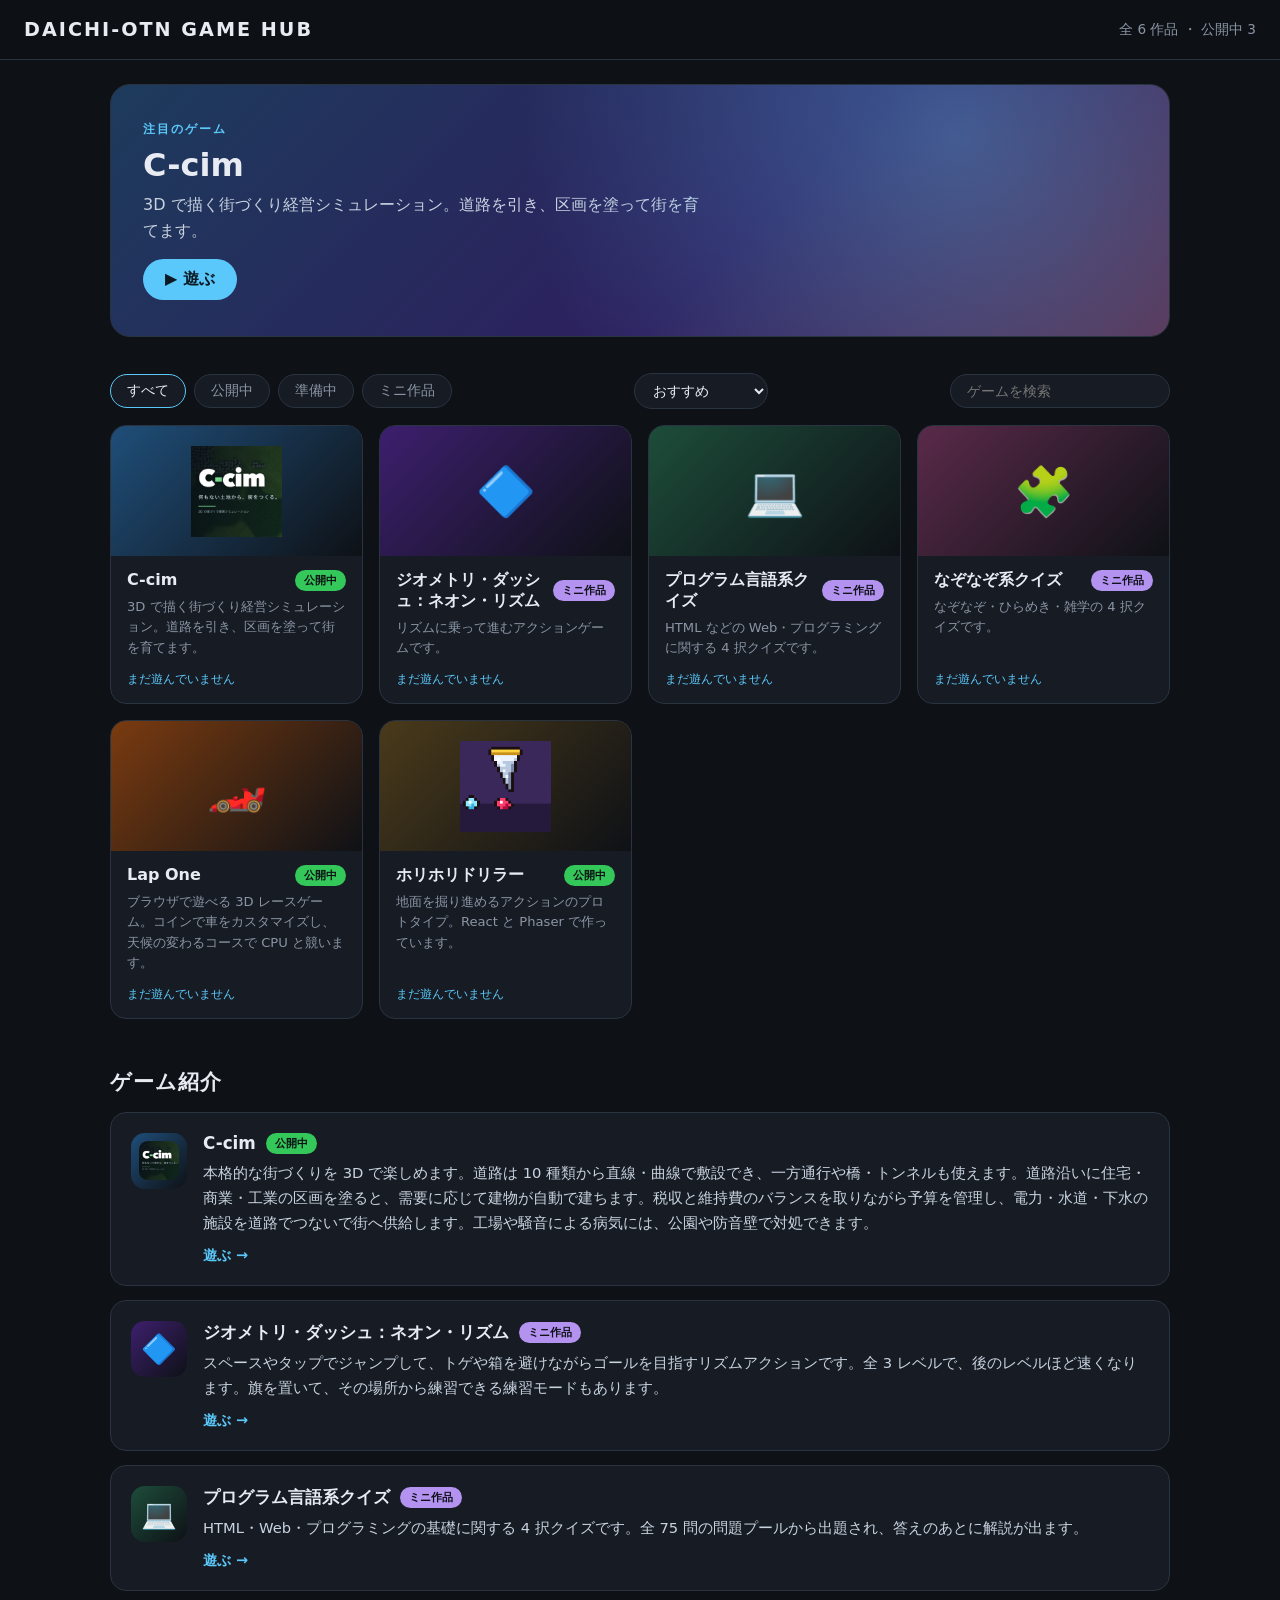
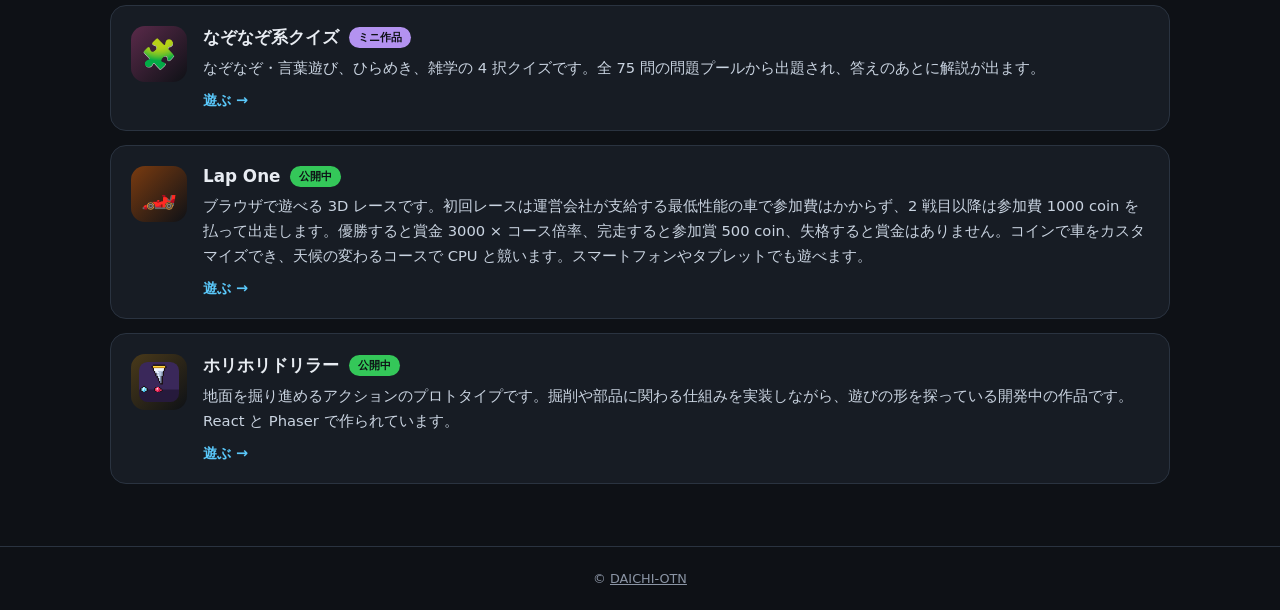
==== index.html @ 92285900 "ハブから閲覧とゲーム起動の記録を送る仕組みを追加（送信先は未設定） Co-Authored-By: Claude Haiku 5.5 <noreply@anthropic.com>" ====
<!DOCTYPE html>
<html lang="ja">
<head>
    <meta charset="UTF-8">
    <meta name="viewport" content="width=device-width, initial-scale=1.0">
    <title>DAICHI-OTN GAME HUB</title>
    <style>
        :root {
            --bg: #0e1116;
            --panel: #171c24;
            --panel-hi: #1f2631;
            --line: #2a3340;
            --text: #e8ecf2;
            --muted: #8b95a5;
            --accent: #5ac8fa;
            --live: #34c759;
            --wip: #ffb020;
            --local: #b392f0;
        }

        * { box-sizing: border-box; }

        html, body { margin: 0; padding: 0; }

        body {
            font-family: system-ui, -apple-system, BlinkMacSystemFont, 'Segoe UI', Roboto, 'Hiragino Sans', 'Hiragino Kaku Gothic ProN', 'Meiryo', sans-serif;
            background: var(--bg);
            color: var(--text);
            min-height: 100vh;
            transition: opacity 0.4s ease;
        }

        body.fade-out { opacity: 0; }

        header {
            display: flex;
            align-items: center;
            justify-content: space-between;
            padding: 18px 24px;
            border-bottom: 1px solid var(--line);
            position: sticky;
            top: 0;
            background: rgba(14, 17, 22, 0.9);
            backdrop-filter: blur(8px);
            z-index: 10;
        }

        .logo {
            font-weight: 900;
            font-size: 1.2rem;
            letter-spacing: 2px;
        }

        .logo span { color: var(--accent); }

        .stats {
            font-size: 0.85rem;
            color: var(--muted);
        }

        main {
            max-width: 1100px;
            margin: 0 auto;
            padding: 24px 20px 48px;
        }

        /* 注目のゲーム */
        .hero {
            position: relative;
            text-decoration: none;
            color: var(--text);
            border-radius: 20px;
            padding: 36px 32px;
            min-height: 220px;
            display: flex;
            flex-direction: column;
            justify-content: flex-end;
            background: linear-gradient(135deg, #1d3b5c 0%, #2d1f5e 60%, #5a2a4a 100%);
            border: 1px solid var(--line);
            overflow: hidden;
            transition: transform 0.25s cubic-bezier(0.16, 1, 0.3, 1), box-shadow 0.25s;
        }

        .hero::after {
            content: "";
            position: absolute;
            inset: 0;
            background: radial-gradient(circle at 80% 20%, rgba(90, 200, 250, 0.35), transparent 50%);
            pointer-events: none;
        }

        .hero:hover {
            transform: translateY(-3px);
            box-shadow: 0 12px 30px rgba(0, 0, 0, 0.4);
        }

        .hero-label {
            font-size: 0.75rem;
            font-weight: 800;
            letter-spacing: 2px;
            color: var(--accent);
            margin-bottom: 8px;
            position: relative;
        }

        .hero-title {
            font-size: 2rem;
            font-weight: 900;
            margin: 0 0 8px;
            position: relative;
        }

        .hero-desc {
            margin: 0 0 16px;
            color: #c9d3e0;
            max-width: 560px;
            line-height: 1.6;
            position: relative;
        }

        .play {
            display: inline-block;
            align-self: flex-start;
            background: var(--accent);
            color: #0b1a24;
            font-weight: 800;
            padding: 10px 22px;
            border-radius: 999px;
            position: relative;
        }

        /* フィルター */
        .toolbar {
            display: flex;
            align-items: center;
            justify-content: space-between;
            gap: 12px;
            margin: 36px 0 16px;
            flex-wrap: wrap;
        }

        .tabs {
            display: flex;
            gap: 8px;
            flex-wrap: wrap;
        }

        .tab {
            background: var(--panel);
            color: var(--muted);
            border: 1px solid var(--line);
            padding: 7px 16px;
            border-radius: 999px;
            font: inherit;
            font-size: 0.85rem;
            cursor: pointer;
            transition: color 0.2s, border-color 0.2s;
        }

        .tab:hover { color: var(--text); }

        .tab.active {
            color: var(--text);
            border-color: var(--accent);
        }

        .search {
            background: var(--panel);
            border: 1px solid var(--line);
            color: var(--text);
            border-radius: 999px;
            padding: 8px 16px;
            font: inherit;
            font-size: 0.9rem;
            width: 220px;
            outline: none;
        }

        .search:focus { border-color: var(--accent); }

        /* ゲーム一覧 */
        .grid {
            display: grid;
            grid-template-columns: repeat(auto-fill, minmax(230px, 1fr));
            gap: 16px;
        }

        .tile {
            display: flex;
            flex-direction: column;
            background: var(--panel);
            border: 1px solid var(--line);
            border-radius: 16px;
            overflow: hidden;
            color: var(--text);
            text-decoration: none;
            transition: transform 0.25s cubic-bezier(0.16, 1, 0.3, 1), border-color 0.25s, background 0.25s;
        }

        a.tile:hover {
            transform: translateY(-4px);
            border-color: var(--accent);
            background: var(--panel-hi);
        }

        a.tile:active { transform: scale(0.97); }

        .thumb {
            height: 130px;
            display: flex;
            align-items: center;
            justify-content: center;
            font-size: 3rem;
        }

        .tile-body {
            padding: 14px 16px 16px;
            display: flex;
            flex-direction: column;
            gap: 6px;
            flex: 1;
        }

        .tile-head {
            display: flex;
            align-items: center;
            justify-content: space-between;
            gap: 8px;
        }

        .tile-title {
            font-weight: 800;
            font-size: 1rem;
            line-height: 1.3;
        }

        .tile-desc {
            margin: 0;
            font-size: 0.82rem;
            color: var(--muted);
            line-height: 1.55;
        }

        .status {
            flex-shrink: 0;
            font-size: 0.7rem;
            font-weight: 800;
            padding: 3px 9px;
            border-radius: 999px;
            color: #0e1116;
        }

        .status.live { background: var(--live); }
        .status.wip { background: var(--wip); }
        .status.local { background: var(--local); }

        .tile.disabled { opacity: 0.6; cursor: default; }

        .empty {
            color: var(--muted);
            text-align: center;
            padding: 40px 0;
            grid-column: 1 / -1;
        }

        /* ゲーム紹介（下部） */
        .details {
            margin-top: 48px;
        }

        .details h2 {
            font-size: 1.3rem;
            font-weight: 900;
            margin: 0 0 16px;
            letter-spacing: 1px;
        }

        .detail-card {
            display: grid;
            grid-template-columns: 56px 1fr;
            gap: 16px;
            background: var(--panel);
            border: 1px solid var(--line);
            border-radius: 16px;
            padding: 20px;
            margin-bottom: 14px;
        }

        .detail-icon {
            width: 56px;
            height: 56px;
            border-radius: 14px;
            display: flex;
            align-items: center;
            justify-content: center;
            font-size: 1.8rem;
        }

        .detail-head {
            display: flex;
            align-items: center;
            gap: 10px;
            flex-wrap: wrap;
            margin-bottom: 6px;
        }

        .detail-title {
            font-size: 1.05rem;
            font-weight: 800;
        }

        .detail-text {
            margin: 0 0 10px;
            color: #c9d3e0;
            line-height: 1.7;
            font-size: 0.92rem;
        }

        .detail-link {
            color: var(--accent);
            font-weight: 700;
            font-size: 0.9rem;
            text-decoration: none;
        }

        .detail-link:hover { text-decoration: underline; }

        footer {
            text-align: center;
            font-size: 0.8rem;
            color: var(--muted);
            padding: 24px;
            border-top: 1px solid var(--line);
        }

        @media (max-width: 600px) {
            header { padding: 14px 16px; }
            .stats { display: none; }
            .hero { padding: 24px 20px; min-height: 180px; }
            .hero-title { font-size: 1.5rem; }
            .search { width: 100%; }
            .toolbar { flex-direction: column; align-items: stretch; }
        }
        /* ランチャー風の演出・最近遊んだ・並べ替え */
        .hidden { display: none !important; }

        .section-head {
            font-size: 0.85rem;
            font-weight: 800;
            color: var(--muted);
            letter-spacing: 1px;
            margin: 0 0 12px;
        }

        .recent { margin-top: 28px; }

        .recent-row {
            display: flex;
            gap: 12px;
            overflow-x: auto;
            padding-bottom: 8px;
        }

        .recent-row .tile { flex: 0 0 220px; }

        .sort {
            background: var(--panel);
            border: 1px solid var(--line);
            color: var(--text);
            border-radius: 999px;
            padding: 8px 14px;
            font: inherit;
            font-size: 0.85rem;
            cursor: pointer;
        }

        .thumb { transition: transform 0.3s cubic-bezier(0.16, 1, 0.3, 1); }
        .tile:hover .thumb { transform: scale(1.06); }

        .tile-meta {
            margin-top: auto;
            padding-top: 8px;
            font-size: 0.72rem;
            color: var(--accent);
        }

        @keyframes tileIn {
            from { opacity: 0; transform: translateY(14px) scale(0.97); }
            to { opacity: 1; transform: none; }
        }

        .tile.enter { animation: tileIn 0.45s cubic-bezier(0.16, 1, 0.3, 1) both; }

        @media (prefers-reduced-motion: reduce) {
            .tile.enter { animation: none; }
            .thumb { transition: none; }
        }
    </style>
</head>
<body>

    <header>
        <div class="logo" id="logo"></div>
        <div class="stats" id="stats"></div>
    </header>

    <main>
        <!-- 注目のゲーム（公開中で url のあるものの先頭） -->
        <a class="hero" id="hero" href="#"></a>

        <section class="recent hidden" id="recent">
            <div class="section-head">最近遊んだ</div>
            <div class="recent-row" id="recent-row"></div>
        </section>

        <div class="toolbar">
            <div class="tabs" id="tabs"></div>
            <select class="sort" id="sort" aria-label="並べ替え">
                <option>おすすめ</option>
                <option>最近遊んだ順</option>
                <option>よく遊ぶ順</option>
                <option>名前順</option>
            </select>
            <input class="search" id="search" type="search" placeholder="ゲームを検索">
        </div>

        <div class="grid" id="grid"></div>

        <section class="details">
            <h2>ゲーム紹介</h2>
            <div id="details"></div>
        </section>
    </main>

    <footer>&copy; <a id="footer-link" target="_blank" rel="noopener" style="color:inherit"></a></footer>

    <script src="games-data.js"></script>
    <script>

        // アイコンが画像ファイルのパスなら画像を、そうでなければ絵文字をそのまま表示する
        function setIcon(el, icon) {
            el.textContent = '';
            if (/\.(png|jpe?g|gif|webp|svg)$/i.test(icon)) {
                const img = document.createElement('img');
                img.src = icon;
                img.alt = '';
                img.style.cssText = 'width:70%;height:70%;object-fit:contain;border-radius:22%';
                el.appendChild(img);
            } else {
                el.textContent = icon;
            }
        }

        // 表示しないゲームは一覧から外す。サイト設定は games-data.js の HUB_SETTINGS を使う
        const VISIBLE_GAMES = GAMES.filter(g => !g.hidden);
        const SETTINGS = Object.assign(
            { title: "DAICHI-OTN GAME HUB", heroLabel: "注目のゲーム", footerText: "DAICHI-OTN", footerUrl: "https://github.com/daichi-otn", statsUrl: "" },
            typeof HUB_SETTINGS !== "undefined" ? HUB_SETTINGS : {}
        );

        // 集計の送信（statsUrl が空なら何もしない）。失敗しても遊びには影響しない
        function sendEvent(name) {
            const url = SETTINGS.statsUrl;
            if (!url) return;
            try {
                navigator.sendBeacon(url.replace(/\/$/, "") + "/event", JSON.stringify({ game: name }));
            } catch (e) { /* 集計できなくても続ける */ }
        }

        function applySettings() {
            document.title = SETTINGS.title;
            $("logo").textContent = SETTINGS.title;
            $("footer-link").textContent = SETTINGS.footerText;
            $("footer-link").href = SETTINGS.footerUrl;
        }

        const STATUS_LABEL = { live: "公開中", wip: "準備中", local: "ミニ作品" };
        const FILTERS = ["すべて", "公開中", "準備中", "ミニ作品"];

        const state = { filter: "すべて", query: "", sort: "おすすめ" };

        // 遊んだ記録（このブラウザの中だけに保存）
        const PLAY_KEY = "daichi-otn-hub-plays";

        function loadPlays() {
            try { return JSON.parse(localStorage.getItem(PLAY_KEY) || "{}"); } catch (e) { return {}; }
        }

        function recordPlay(title) {
            const plays = loadPlays();
            const cur = plays[title] || { count: 0, last: 0 };
            plays[title] = { count: cur.count + 1, last: Date.now() };
            try { localStorage.setItem(PLAY_KEY, JSON.stringify(plays)); } catch (e) { /* 保存できなくても遊べるようにする */ }
        }

        function formatDate(ts) {
            const d = new Date(ts);
            return (d.getMonth() + 1) + "/" + d.getDate();
        }

        function renderMeta(game) {
            const rec = loadPlays()[game.title];
            const meta = document.createElement("div");
            meta.className = "tile-meta";
            meta.textContent = rec
                ? "遊んだ " + rec.count + " 回 ・ 最終 " + formatDate(rec.last)
                : "まだ遊んでいません";
            return meta;
        }

        const $ = id => document.getElementById(id);

        // url が空のものは、status に関係なく「準備中」として扱う
        function statusKey(game) {
            return game.url ? game.status : "wip";
        }

        function filterName(game) {
            return STATUS_LABEL[statusKey(game)];
        }

        function renderHero() {
            const game = VISIBLE_GAMES.find(g => g.featured && g.url) || VISIBLE_GAMES.find(g => g.status === "live" && g.url);
            const hero = $("hero");
            if (!game) {
                hero.style.display = "none";
                return;
            }
            hero.href = game.url;
            hero.dataset.title = game.title;
            hero.innerHTML =
                '<div class="hero-label"></div>' +
                '<h2 class="hero-title"></h2>' +
                '<p class="hero-desc"></p>' +
                '<span class="play">▶ 遊ぶ</span>';
            hero.querySelector(".hero-title").textContent = game.title;
            hero.querySelector(".hero-label").textContent = SETTINGS.heroLabel;
            hero.querySelector(".hero-desc").textContent = game.desc;
        }

        function renderStats() {
            const live = VISIBLE_GAMES.filter(g => statusKey(g) === "live").length;
            $("stats").textContent = "全 " + VISIBLE_GAMES.length + " 作品 ・ 公開中 " + live;
        }

        function renderTabs() {
            const tabs = $("tabs");
            tabs.innerHTML = "";
            FILTERS.forEach(name => {
                const btn = document.createElement("button");
                btn.className = "tab" + (state.filter === name ? " active" : "");
                btn.textContent = name;
                btn.addEventListener("click", () => {
                    state.filter = name;
                    renderTabs();
                    renderGrid();
                });
                tabs.appendChild(btn);
            });
        }

        function matches(game) {
            const statusOk = state.filter === "すべて" || filterName(game) === state.filter;
            const q = state.query.trim().toLowerCase();
            const queryOk = !q || game.title.toLowerCase().includes(q) || game.desc.toLowerCase().includes(q);
            return statusOk && queryOk;
        }

        function renderTile(game) {
            const hasUrl = Boolean(game.url);
            const el = document.createElement(hasUrl ? "a" : "div");
            el.className = "tile" + (hasUrl ? "" : " disabled");
            if (hasUrl) el.href = game.url;
            el.dataset.title = game.title;

            const thumb = document.createElement("div");
            thumb.className = "thumb";
            thumb.style.background = "linear-gradient(135deg, " + game.color + ", #0e1116)";
            setIcon(thumb, game.icon);

            const body = document.createElement("div");
            body.className = "tile-body";

            const head = document.createElement("div");
            head.className = "tile-head";

            const title = document.createElement("span");
            title.className = "tile-title";
            title.textContent = game.title;

            const badge = document.createElement("span");
            const key = statusKey(game);
            badge.className = "status " + key;
            badge.textContent = STATUS_LABEL[key];

            const desc = document.createElement("p");
            desc.className = "tile-desc";
            desc.textContent = game.desc;

            head.append(title, badge);
            body.append(head, desc);
            if (hasUrl) body.appendChild(renderMeta(game));
            el.append(thumb, body);
            return el;
        }

        function sortGames(list) {
            const plays = loadPlays();
            const copy = [...list];
            if (state.sort === "最近遊んだ順") {
                copy.sort((a, b) => ((plays[b.title] || {}).last || 0) - ((plays[a.title] || {}).last || 0));
            } else if (state.sort === "よく遊ぶ順") {
                copy.sort((a, b) => ((plays[b.title] || {}).count || 0) - ((plays[a.title] || {}).count || 0));
            } else if (state.sort === "名前順") {
                copy.sort((a, b) => a.title.localeCompare(b.title, "ja"));
            }
            return copy;
        }

        function renderRecent() {
            const plays = loadPlays();
            const games = VISIBLE_GAMES
                .filter(g => g.url && plays[g.title])
                .sort((a, b) => plays[b.title].last - plays[a.title].last)
                .slice(0, 4);
            $("recent").classList.toggle("hidden", games.length === 0);
            const row = $("recent-row");
            row.innerHTML = "";
            games.forEach(game => row.appendChild(renderTile(game)));
        }

        function renderGrid() {
            const grid = $("grid");
            grid.innerHTML = "";
            const list = sortGames(VISIBLE_GAMES.filter(matches));
            if (list.length === 0) {
                const empty = document.createElement("div");
                empty.className = "empty";
                empty.textContent = "該当するゲームがありません";
                grid.appendChild(empty);
                return;
            }
            list.forEach((game, i) => {
                const tile = renderTile(game);
                tile.classList.add("enter");
                tile.style.animationDelay = (i * 60) + "ms";
                grid.appendChild(tile);
            });
        }

        // 下部のゲーム紹介（VISIBLE_GAMES の順番どおり）
        function renderDetails() {
            const box = $("details");
            box.innerHTML = "";
            VISIBLE_GAMES.forEach(game => {
                const card = document.createElement("div");
                card.className = "detail-card";

                const icon = document.createElement("div");
                icon.className = "detail-icon";
                icon.style.background = "linear-gradient(135deg, " + game.color + ", #0e1116)";
                setIcon(icon, game.icon);

                const info = document.createElement("div");

                const head = document.createElement("div");
                head.className = "detail-head";
                const title = document.createElement("span");
                title.className = "detail-title";
                title.textContent = game.title;
                const badge = document.createElement("span");
                const key = statusKey(game);
                badge.className = "status " + key;
                badge.textContent = STATUS_LABEL[key];
                head.append(title, badge);

                const text = document.createElement("p");
                text.className = "detail-text";
                text.textContent = game.detail;

                info.append(head, text);

                if (game.url) {
                    const link = document.createElement("a");
                    link.className = "detail-link";
                    link.href = game.url;
                    link.textContent = "遊ぶ →";
                    info.appendChild(link);
                }

                card.append(icon, info);
                box.appendChild(card);
            });
        }

        $("search").addEventListener("input", e => {
            state.query = e.target.value;
            renderGrid();
        });

        $("sort").addEventListener("change", e => {
            state.sort = e.target.value;
            renderGrid();
        });

        // ページ移動時のフェードアウトと、遊んだ記録
        document.addEventListener("click", e => {
            const link = e.target.closest("a.tile, a.hero");
            if (!link || !link.getAttribute("href") || link.getAttribute("href") === "#") return;
            e.preventDefault();
            const target = link.getAttribute("href");
            if (link.dataset.title) {
                recordPlay(link.dataset.title);
                sendEvent(link.dataset.title);
            }
            document.body.classList.add("fade-out");
            setTimeout(() => { window.location.href = target; }, 400);
        });

        applySettings();
        sendEvent("__hub__");
        renderHero();
        renderStats();
        renderTabs();
        renderRecent();
        renderGrid();
        renderDetails();
    </script>

</body>
</html>
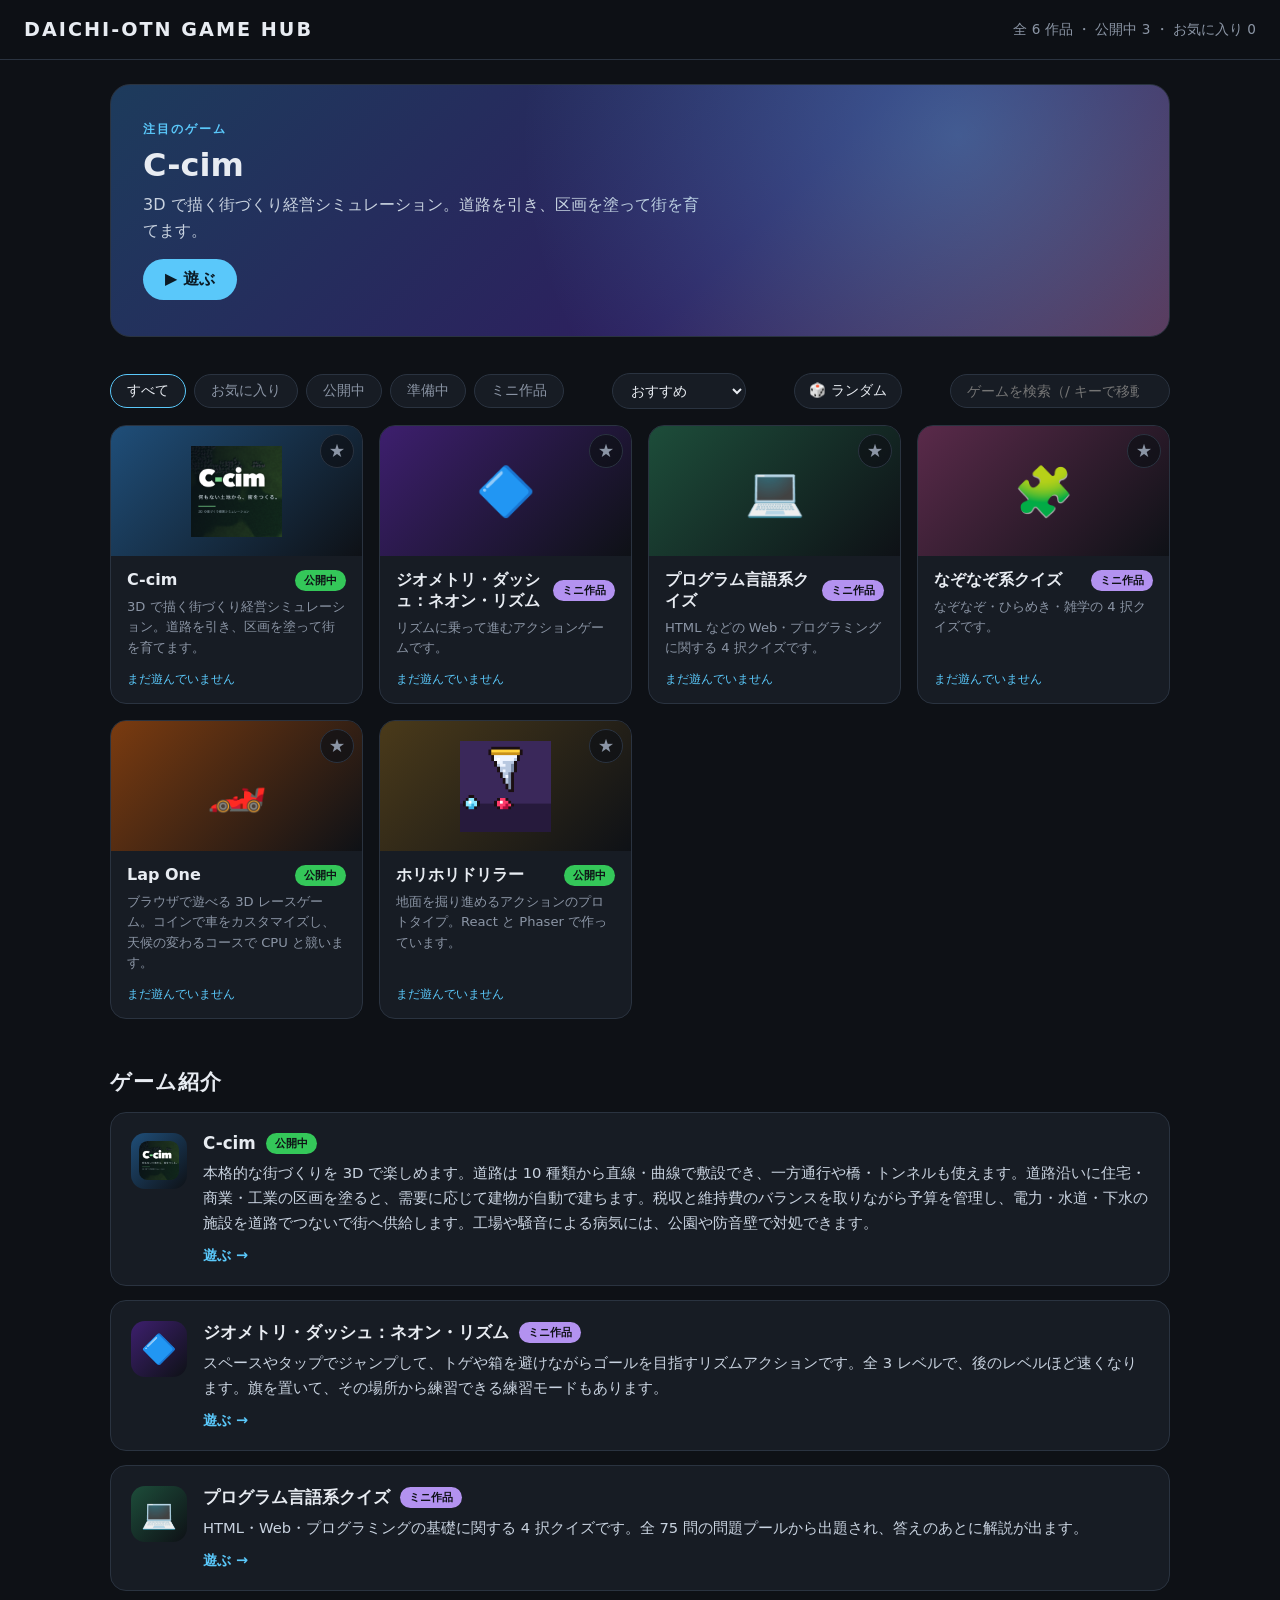
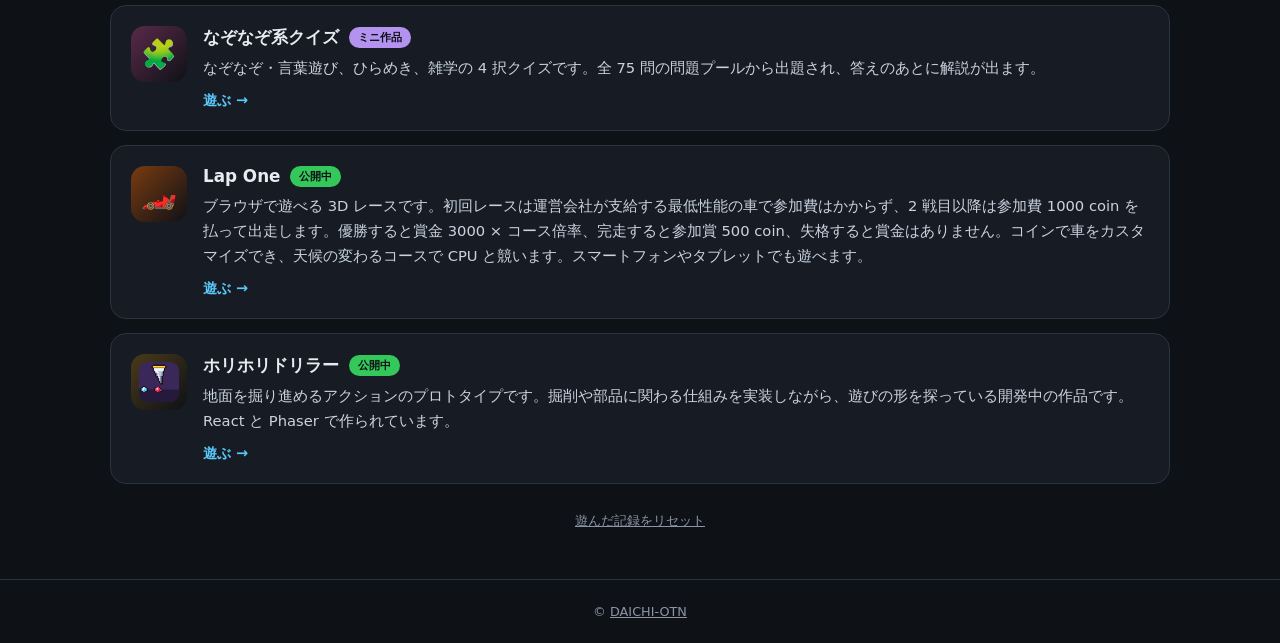
==== commit 8419ba51: "ハブにお気に入り・ランダム再生・検索キーの「/」・記録リセットを追加 Co-Authored-By: Claude Haiku 5.5 <noreply@anthropic.com>" ====
--- a/index.html
+++ b/index.html
@@ -186,6 +186,7 @@
         }
 
         .tile {
+            position: relative;
             display: flex;
             flex-direction: column;
             background: var(--panel);
@@ -384,6 +385,44 @@
             color: var(--accent);
         }
 
+        /* お気に入り・ランダム・記録のリセット */
+        .fav {
+            position: absolute;
+            top: 8px;
+            right: 8px;
+            z-index: 1;
+            width: 34px;
+            height: 34px;
+            border-radius: 50%;
+            border: 1px solid var(--line);
+            background: rgba(14, 17, 22, 0.7);
+            color: var(--muted);
+            font-size: 1rem;
+            cursor: pointer;
+            transition: color 0.2s, border-color 0.2s, transform 0.2s;
+        }
+
+        .fav:hover { color: var(--text); transform: scale(1.1); }
+        .fav.on { color: #ffd60a; border-color: #ffd60a; }
+
+        .page-tools {
+            display: flex;
+            justify-content: center;
+            margin-top: 28px;
+        }
+
+        .text-btn {
+            background: none;
+            border: none;
+            color: var(--muted);
+            font: inherit;
+            font-size: 0.8rem;
+            text-decoration: underline;
+            cursor: pointer;
+        }
+
+        .text-btn:hover { color: var(--text); }
+
         @keyframes tileIn {
             from { opacity: 0; transform: translateY(14px) scale(0.97); }
             to { opacity: 1; transform: none; }
@@ -421,7 +460,8 @@
                 <option>よく遊ぶ順</option>
                 <option>名前順</option>
             </select>
-            <input class="search" id="search" type="search" placeholder="ゲームを検索">
+            <button class="sort" id="random" type="button">🎲 ランダム</button>
+            <input class="search" id="search" type="search" placeholder="ゲームを検索（/ キーで移動）">
         </div>
 
         <div class="grid" id="grid"></div>
@@ -430,6 +470,10 @@
             <h2>ゲーム紹介</h2>
             <div id="details"></div>
         </section>
+
+        <div class="page-tools">
+            <button class="text-btn" id="clear-plays" type="button">遊んだ記録をリセット</button>
+        </div>
     </main>
 
     <footer>&copy; <a id="footer-link" target="_blank" rel="noopener" style="color:inherit"></a></footer>
@@ -454,18 +498,9 @@
         // 表示しないゲームは一覧から外す。サイト設定は games-data.js の HUB_SETTINGS を使う
         const VISIBLE_GAMES = GAMES.filter(g => !g.hidden);
         const SETTINGS = Object.assign(
-            { title: "DAICHI-OTN GAME HUB", heroLabel: "注目のゲーム", footerText: "DAICHI-OTN", footerUrl: "https://github.com/daichi-otn", statsUrl: "" },
+            { title: "DAICHI-OTN GAME HUB", heroLabel: "注目のゲーム", footerText: "DAICHI-OTN", footerUrl: "https://github.com/daichi-otn" },
             typeof HUB_SETTINGS !== "undefined" ? HUB_SETTINGS : {}
         );
-
-        // 集計の送信（statsUrl が空なら何もしない）。失敗しても遊びには影響しない
-        function sendEvent(name) {
-            const url = SETTINGS.statsUrl;
-            if (!url) return;
-            try {
-                navigator.sendBeacon(url.replace(/\/$/, "") + "/event", JSON.stringify({ game: name }));
-            } catch (e) { /* 集計できなくても続ける */ }
-        }
 
         function applySettings() {
             document.title = SETTINGS.title;
@@ -475,7 +510,7 @@
         }
 
         const STATUS_LABEL = { live: "公開中", wip: "準備中", local: "ミニ作品" };
-        const FILTERS = ["すべて", "公開中", "準備中", "ミニ作品"];
+        const FILTERS = ["すべて", "お気に入り", "公開中", "準備中", "ミニ作品"];
 
         const state = { filter: "すべて", query: "", sort: "おすすめ" };
 
@@ -491,6 +526,26 @@
             const cur = plays[title] || { count: 0, last: 0 };
             plays[title] = { count: cur.count + 1, last: Date.now() };
             try { localStorage.setItem(PLAY_KEY, JSON.stringify(plays)); } catch (e) { /* 保存できなくても遊べるようにする */ }
+        }
+
+        // お気に入り（これもこのブラウザの中だけに保存）
+        const FAV_KEY = "daichi-otn-hub-favs";
+
+        function loadFavs() {
+            try { return JSON.parse(localStorage.getItem(FAV_KEY) || "[]"); } catch (e) { return []; }
+        }
+
+        function isFav(title) {
+            return loadFavs().includes(title);
+        }
+
+        // 追加したら true、外したら false を返す
+        function toggleFav(title) {
+            const favs = loadFavs();
+            const i = favs.indexOf(title);
+            if (i >= 0) favs.splice(i, 1); else favs.push(title);
+            try { localStorage.setItem(FAV_KEY, JSON.stringify(favs)); } catch (e) { /* 保存できなくても使えるようにする */ }
+            return i < 0;
         }
 
         function formatDate(ts) {
@@ -540,7 +595,8 @@
 
         function renderStats() {
             const live = VISIBLE_GAMES.filter(g => statusKey(g) === "live").length;
-            $("stats").textContent = "全 " + VISIBLE_GAMES.length + " 作品 ・ 公開中 " + live;
+            const favs = VISIBLE_GAMES.filter(g => isFav(g.title)).length;
+            $("stats").textContent = "全 " + VISIBLE_GAMES.length + " 作品 ・ 公開中 " + live + " ・ お気に入り " + favs;
         }
 
         function renderTabs() {
@@ -560,7 +616,8 @@
         }
 
         function matches(game) {
-            const statusOk = state.filter === "すべて" || filterName(game) === state.filter;
+            const statusOk = state.filter === "すべて"
+                || (state.filter === "お気に入り" ? isFav(game.title) : filterName(game) === state.filter);
             const q = state.query.trim().toLowerCase();
             const queryOk = !q || game.title.toLowerCase().includes(q) || game.desc.toLowerCase().includes(q);
             return statusOk && queryOk;
@@ -600,8 +657,27 @@
             head.append(title, badge);
             body.append(head, desc);
             if (hasUrl) body.appendChild(renderMeta(game));
-            el.append(thumb, body);
+            el.append(thumb, body, renderFavButton(game));
             return el;
+        }
+
+        function renderFavButton(game) {
+            const btn = document.createElement("button");
+            btn.type = "button";
+            btn.className = "fav" + (isFav(game.title) ? " on" : "");
+            btn.title = "お気に入り";
+            btn.setAttribute("aria-label", "お気に入り");
+            btn.textContent = "★";
+            btn.addEventListener("click", e => {
+                // カードのリンクを開かず、ボタンだけを切り替える
+                e.preventDefault();
+                e.stopPropagation();
+                const on = toggleFav(game.title);
+                btn.classList.toggle("on", on);
+                renderStats();
+                if (state.filter === "お気に入り") renderGrid();
+            });
+            return btn;
         }
 
         function sortGames(list) {
@@ -704,21 +780,42 @@
         });
 
         // ページ移動時のフェードアウトと、遊んだ記録
+        function go(target, title) {
+            if (title) recordPlay(title);
+            document.body.classList.add("fade-out");
+            setTimeout(() => { window.location.href = target; }, 400);
+        }
+
         document.addEventListener("click", e => {
             const link = e.target.closest("a.tile, a.hero");
             if (!link || !link.getAttribute("href") || link.getAttribute("href") === "#") return;
             e.preventDefault();
-            const target = link.getAttribute("href");
-            if (link.dataset.title) {
-                recordPlay(link.dataset.title);
-                sendEvent(link.dataset.title);
-            }
-            document.body.classList.add("fade-out");
-            setTimeout(() => { window.location.href = target; }, 400);
+            go(link.getAttribute("href"), link.dataset.title);
         });
 
+        // ランダムに 1 本選んで遊ぶ（遊べるものだけが対象）
+        $("random").addEventListener("click", () => {
+            const pool = VISIBLE_GAMES.filter(g => g.url);
+            if (pool.length === 0) return;
+            const game = pool[Math.floor(Math.random() * pool.length)];
+            go(game.url, game.title);
+        });
+
+        // 「/」キーで検索欄へ（入力中は無効）
+        document.addEventListener("keydown", e => {
+            if (e.key !== "/" || e.target.matches("input, textarea, select")) return;
+            e.preventDefault();
+            $("search").focus();
+        });
+
+        $("clear-plays").addEventListener("click", () => {
+            if (!confirm("遊んだ記録をリセットしますか？（お気に入りは残ります）")) return;
+            try { localStorage.removeItem(PLAY_KEY); } catch (e) { /* 何もしない */ }
+            renderRecent();
+            renderGrid();
+        });
+
         applySettings();
-        sendEvent("__hub__");
         renderHero();
         renderStats();
         renderTabs();
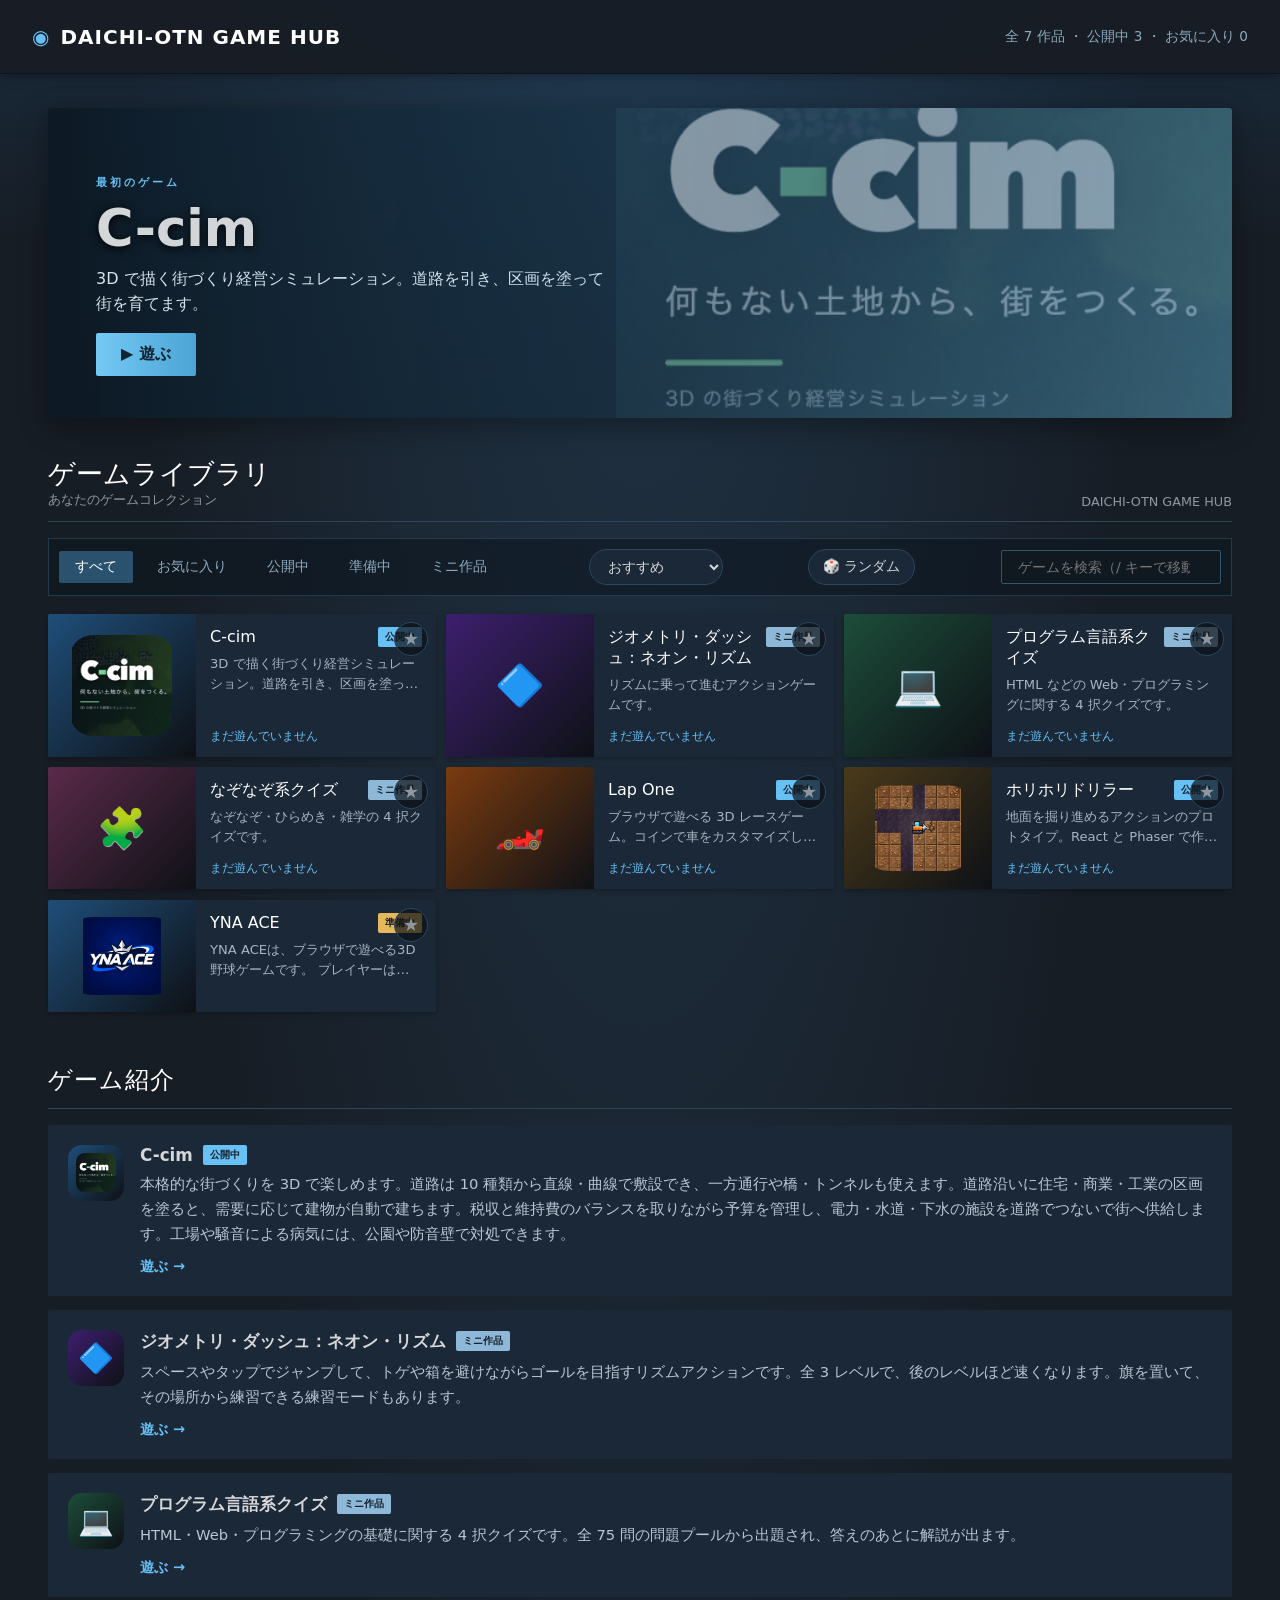
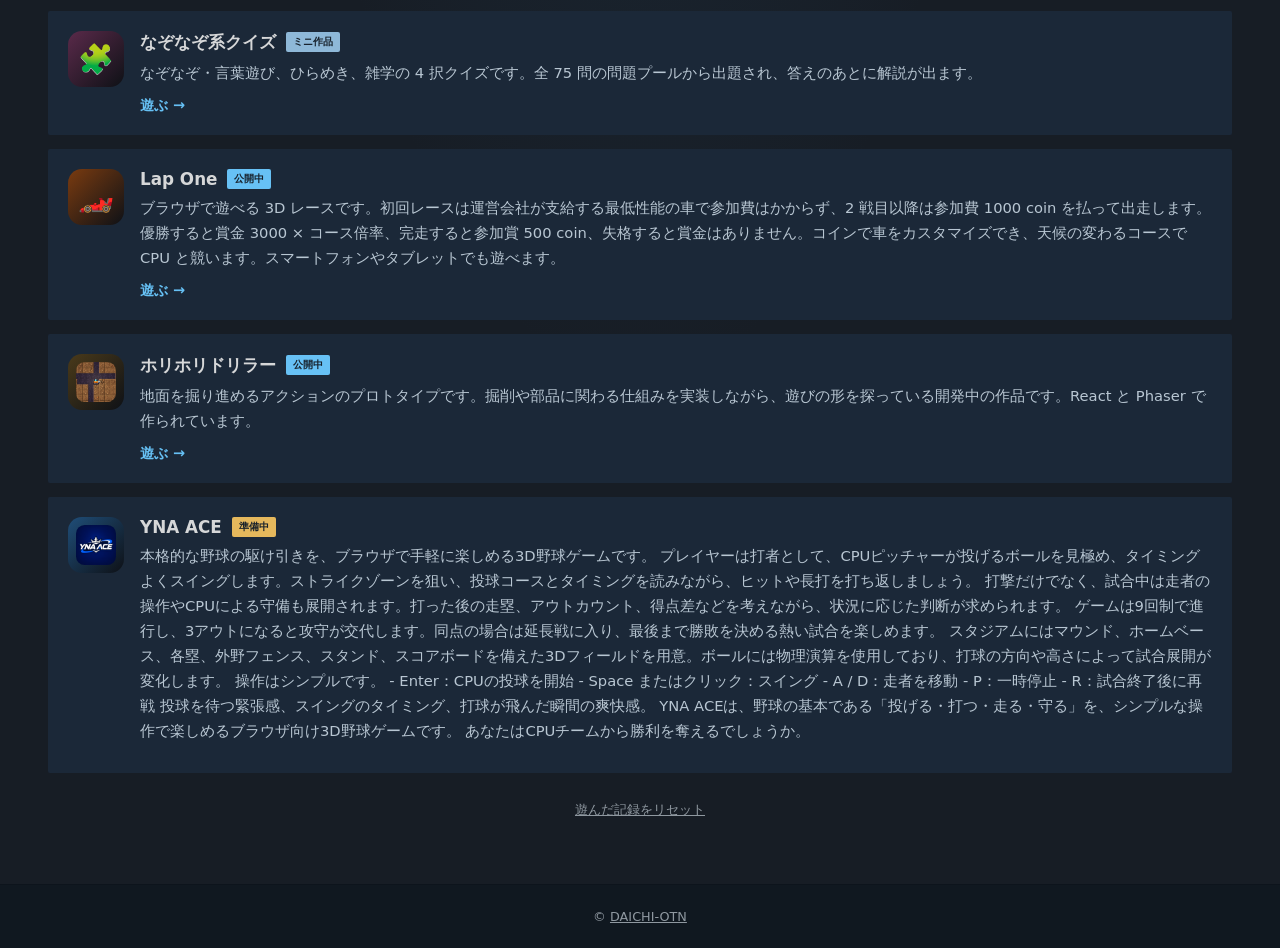
==== commit 0aa80534: "ハブをSteam風のゲームライブラリに改修" ====
--- a/index.html
+++ b/index.html
@@ -334,6 +334,123 @@
             border-top: 1px solid var(--line);
         }
 
+        /* Steam ライブラリ風テーマ */
+        :root {
+            --bg: #171d25;
+            --panel: #1b2838;
+            --panel-hi: #22364b;
+            --line: #2a475e;
+            --text: #d6d7d8;
+            --muted: #8f98a0;
+            --accent: #66c0f4;
+            --live: #67c1f5;
+            --wip: #e5b85c;
+            --local: #8eb8d8;
+        }
+
+        body {
+            background:
+                radial-gradient(ellipse at 50% -20%, rgba(42, 79, 110, .55), transparent 58%),
+                linear-gradient(180deg, #192b3d 0, #171d25 240px, #171d25 100%);
+        }
+
+        header {
+            min-height: 74px;
+            padding: 0 32px;
+            background: rgba(23, 29, 37, .96);
+            border-bottom: 1px solid #0d141c;
+            box-shadow: 0 2px 12px rgba(0,0,0,.35);
+        }
+
+        .logo {
+            font-size: 1.25rem;
+            letter-spacing: 1px;
+            color: #fff;
+        }
+
+        .logo::before { content: "◉"; color: var(--accent); margin-right: 10px; }
+
+        .stats { color: #8ba9bd; }
+
+        main { max-width: 1240px; padding: 34px 28px 64px; }
+
+        .hero {
+            min-height: 310px;
+            padding: 42px 48px;
+            border: 0;
+            border-radius: 3px;
+            background:
+                linear-gradient(90deg, rgba(12, 22, 32, .94) 0%, rgba(12, 22, 32, .68) 42%, rgba(12, 22, 32, .12) 100%),
+                linear-gradient(135deg, #24577d, #142638 60%, #263a4b);
+            box-shadow: 0 8px 28px rgba(0,0,0,.35);
+        }
+
+        .hero::before {
+            content: "";
+            position: absolute;
+            inset: 0 0 0 48%;
+            background-image: var(--hero-image);
+            background-position: center;
+            background-size: cover;
+            opacity: .5;
+            mix-blend-mode: screen;
+        }
+
+        .hero::after { background: linear-gradient(90deg, transparent, rgba(102,192,244,.22)); }
+        .hero-label { color: var(--accent); text-transform: uppercase; font-size: .7rem; letter-spacing: 3px; }
+        .hero-title { font-size: clamp(2rem, 4vw, 3.25rem); text-shadow: 0 2px 10px #000; }
+        .hero-desc { color: #d8e4ed; max-width: 520px; }
+        .play { background: linear-gradient(90deg, #75c9f5, #4aa4d3); color: #10202d; border-radius: 2px; padding: 11px 25px; }
+
+        .library-heading {
+            display: flex;
+            justify-content: space-between;
+            align-items: end;
+            margin: 38px 0 16px;
+            border-bottom: 1px solid #29465b;
+            padding-bottom: 12px;
+        }
+
+        .library-heading h1 { margin: 0; font-size: 1.7rem; font-weight: 400; color: #fff; }
+        .library-heading p { margin: 0; color: var(--muted); font-size: .8rem; }
+
+        .toolbar { margin: 16px 0 18px; padding: 10px; background: rgba(12, 20, 29, .56); border: 1px solid #233a4c; }
+        .tab { border: 0; border-radius: 2px; background: transparent; color: #8ba9bd; }
+        .tab:hover, .tab.active { color: #fff; background: #2a526e; border-color: transparent; }
+        .search, .sort { border-radius: 2px; background: #101820; border-color: #35556d; color: #d6d7d8; }
+
+        .grid { grid-template-columns: repeat(auto-fill, minmax(300px, 1fr)); gap: 10px; }
+        .tile { flex-direction: row; min-height: 112px; border: 0; border-radius: 2px; background: #1b2838; box-shadow: 0 2px 5px rgba(0,0,0,.25); }
+        a.tile:hover { transform: translateX(4px); border-color: transparent; background: #2a475e; box-shadow: 0 5px 14px rgba(0,0,0,.35); }
+        .thumb { width: 148px; min-width: 148px; height: auto; min-height: 112px; font-size: 2.5rem; }
+        .tile-body { padding: 13px 14px; min-width: 0; }
+        .tile-head { align-items: start; }
+        .tile-title { color: #fff; font-weight: 500; }
+        .tile-desc { display: -webkit-box; -webkit-line-clamp: 2; -webkit-box-orient: vertical; overflow: hidden; color: #a6b4c0; }
+        .status { border-radius: 2px; color: #17212b; padding: 3px 7px; font-size: .65rem; }
+        .fav { top: 7px; right: 7px; background: rgba(15, 24, 33, .8); border-radius: 2px; }
+        .tile-meta { color: #67c1f5; }
+
+        .recent { margin-top: 30px; }
+        .section-head { color: #fff; font-size: 1.05rem; letter-spacing: .2px; font-weight: 400; }
+        .recent-row .tile { flex-basis: 320px; }
+        .details { margin-top: 52px; }
+        .details h2 { font-size: 1.5rem; font-weight: 400; color: #fff; border-bottom: 1px solid #29465b; padding-bottom: 12px; }
+        .detail-card { border: 0; border-radius: 2px; background: #1b2838; }
+        .detail-text { color: #b8c6d2; }
+        footer { background: #101820; border-color: #0d141c; }
+
+        @media (max-width: 600px) {
+            header { padding: 0 16px; }
+            main { padding: 22px 14px 48px; }
+            .hero { padding: 28px 24px; min-height: 240px; }
+            .hero::before { inset: 0; opacity: .25; }
+            .library-heading { display: block; }
+            .library-heading p { margin-top: 6px; }
+            .tile { min-height: 96px; }
+            .thumb { width: 112px; min-width: 112px; min-height: 96px; }
+        }
+
         @media (max-width: 600px) {
             header { padding: 14px 16px; }
             .stats { display: none; }
@@ -452,6 +569,14 @@
             <div class="recent-row" id="recent-row"></div>
         </section>
 
+        <div class="library-heading">
+            <div>
+                <h1>ゲームライブラリ</h1>
+                <p>あなたのゲームコレクション</p>
+            </div>
+            <p>DAICHI-OTN GAME HUB</p>
+        </div>
+
         <div class="toolbar">
             <div class="tabs" id="tabs"></div>
             <select class="sort" id="sort" aria-label="並べ替え">
@@ -583,6 +708,11 @@
             }
             hero.href = game.url;
             hero.dataset.title = game.title;
+            if (/\.(png|jpe?g|gif|webp|svg)$/i.test(game.icon)) {
+                hero.style.setProperty("--hero-image", "url('" + game.icon + "')");
+            } else {
+                hero.style.removeProperty("--hero-image");
+            }
             hero.innerHTML =
                 '<div class="hero-label"></div>' +
                 '<h2 class="hero-title"></h2>' +
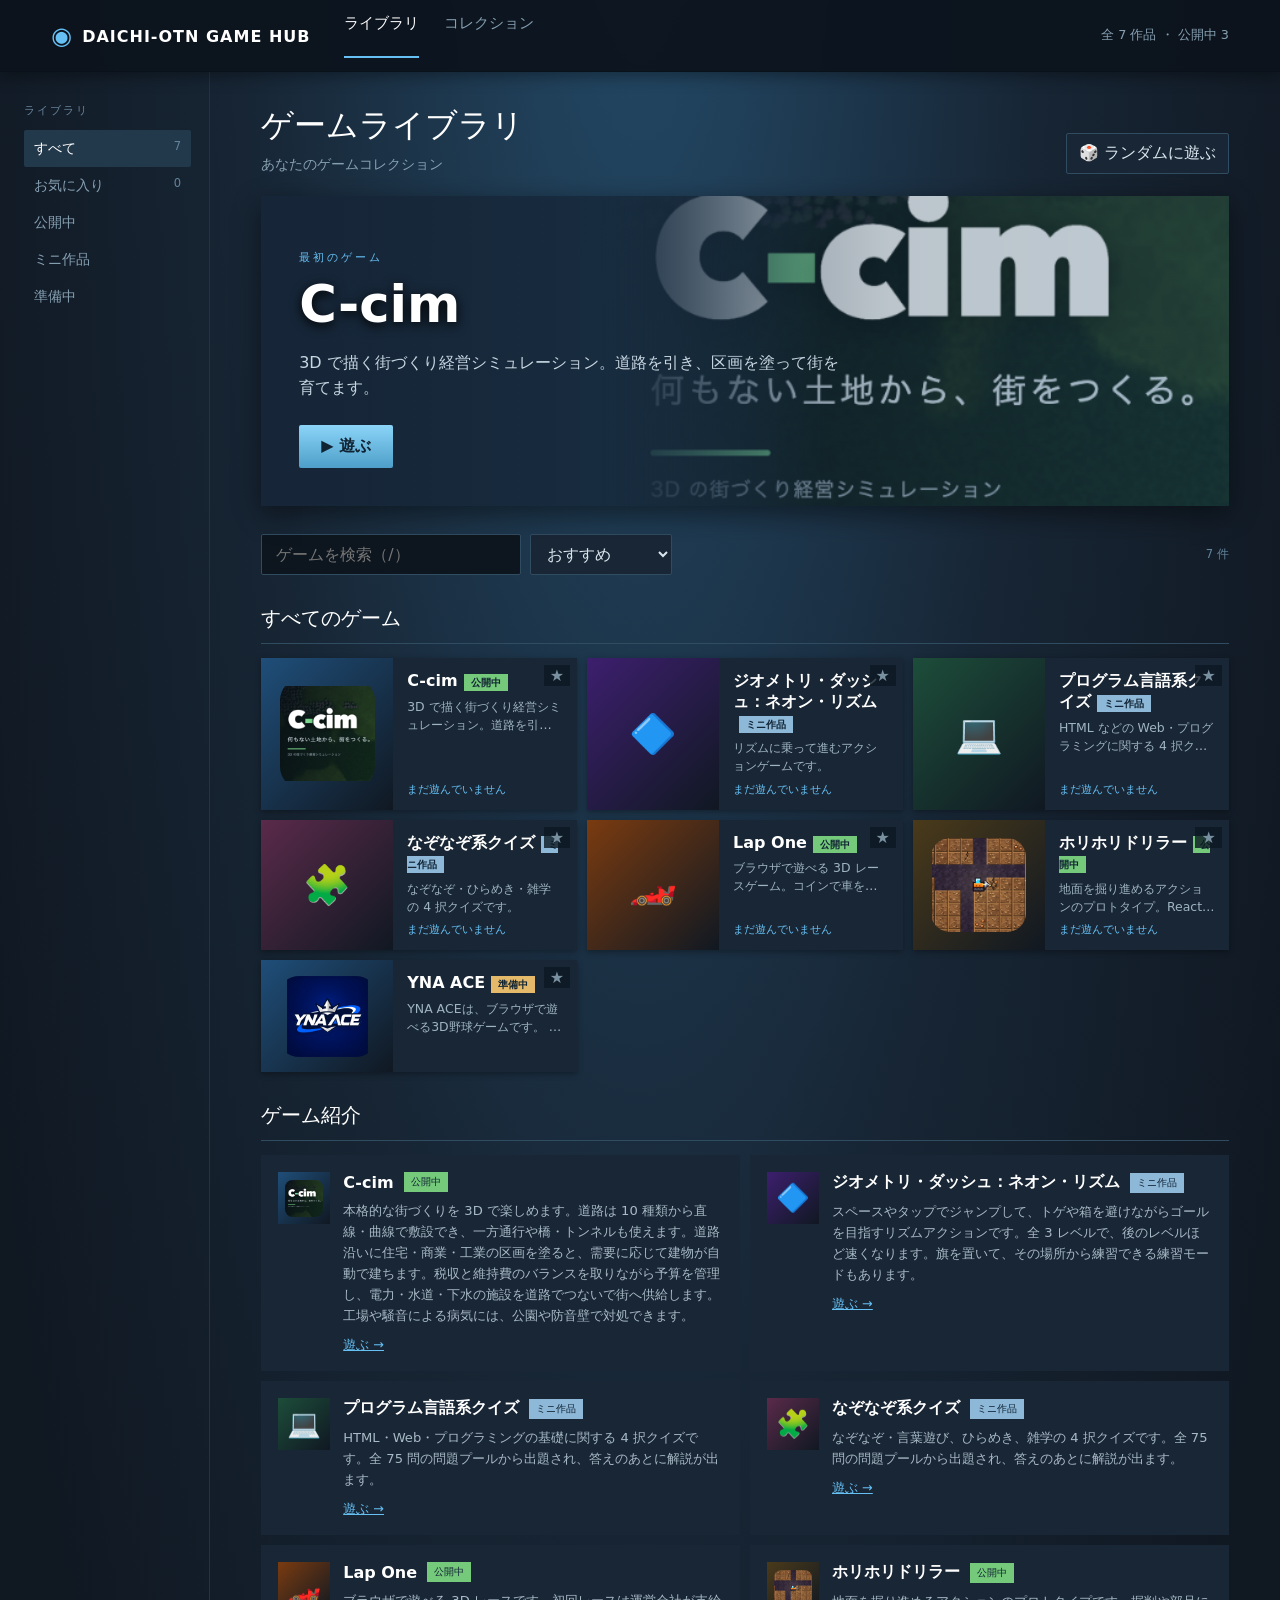
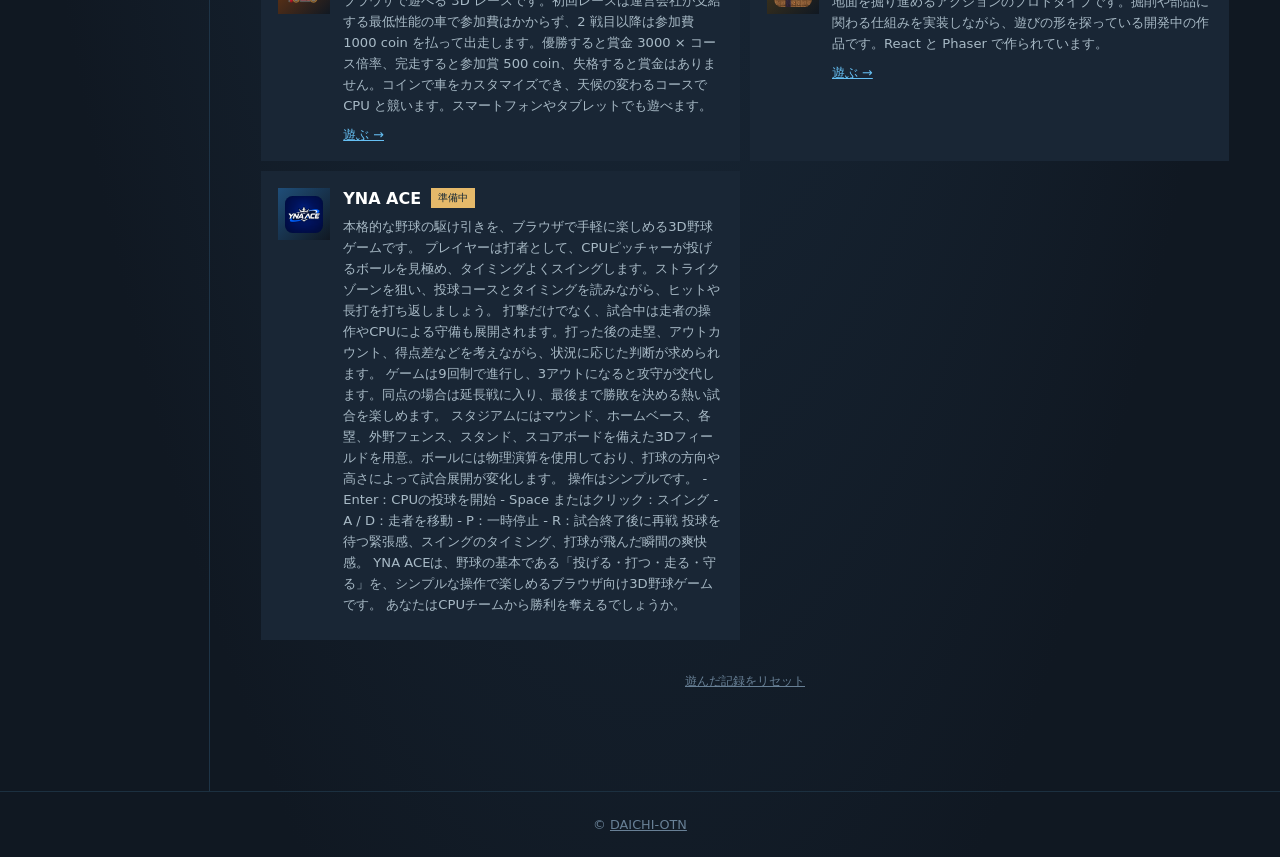
==== commit b7a97396: "ハブUIをSteam風ライブラリに全面刷新" ====
--- a/index.html
+++ b/index.html
@@ -1,958 +1,46 @@
-<!DOCTYPE html>
+<!doctype html>
 <html lang="ja">
 <head>
-    <meta charset="UTF-8">
-    <meta name="viewport" content="width=device-width, initial-scale=1.0">
-    <title>DAICHI-OTN GAME HUB</title>
-    <style>
-        :root {
-            --bg: #0e1116;
-            --panel: #171c24;
-            --panel-hi: #1f2631;
-            --line: #2a3340;
-            --text: #e8ecf2;
-            --muted: #8b95a5;
-            --accent: #5ac8fa;
-            --live: #34c759;
-            --wip: #ffb020;
-            --local: #b392f0;
-        }
-
-        * { box-sizing: border-box; }
-
-        html, body { margin: 0; padding: 0; }
-
-        body {
-            font-family: system-ui, -apple-system, BlinkMacSystemFont, 'Segoe UI', Roboto, 'Hiragino Sans', 'Hiragino Kaku Gothic ProN', 'Meiryo', sans-serif;
-            background: var(--bg);
-            color: var(--text);
-            min-height: 100vh;
-            transition: opacity 0.4s ease;
-        }
-
-        body.fade-out { opacity: 0; }
-
-        header {
-            display: flex;
-            align-items: center;
-            justify-content: space-between;
-            padding: 18px 24px;
-            border-bottom: 1px solid var(--line);
-            position: sticky;
-            top: 0;
-            background: rgba(14, 17, 22, 0.9);
-            backdrop-filter: blur(8px);
-            z-index: 10;
-        }
-
-        .logo {
-            font-weight: 900;
-            font-size: 1.2rem;
-            letter-spacing: 2px;
-        }
-
-        .logo span { color: var(--accent); }
-
-        .stats {
-            font-size: 0.85rem;
-            color: var(--muted);
-        }
-
-        main {
-            max-width: 1100px;
-            margin: 0 auto;
-            padding: 24px 20px 48px;
-        }
-
-        /* 注目のゲーム */
-        .hero {
-            position: relative;
-            text-decoration: none;
-            color: var(--text);
-            border-radius: 20px;
-            padding: 36px 32px;
-            min-height: 220px;
-            display: flex;
-            flex-direction: column;
-            justify-content: flex-end;
-            background: linear-gradient(135deg, #1d3b5c 0%, #2d1f5e 60%, #5a2a4a 100%);
-            border: 1px solid var(--line);
-            overflow: hidden;
-            transition: transform 0.25s cubic-bezier(0.16, 1, 0.3, 1), box-shadow 0.25s;
-        }
-
-        .hero::after {
-            content: "";
-            position: absolute;
-            inset: 0;
-            background: radial-gradient(circle at 80% 20%, rgba(90, 200, 250, 0.35), transparent 50%);
-            pointer-events: none;
-        }
-
-        .hero:hover {
-            transform: translateY(-3px);
-            box-shadow: 0 12px 30px rgba(0, 0, 0, 0.4);
-        }
-
-        .hero-label {
-            font-size: 0.75rem;
-            font-weight: 800;
-            letter-spacing: 2px;
-            color: var(--accent);
-            margin-bottom: 8px;
-            position: relative;
-        }
-
-        .hero-title {
-            font-size: 2rem;
-            font-weight: 900;
-            margin: 0 0 8px;
-            position: relative;
-        }
-
-        .hero-desc {
-            margin: 0 0 16px;
-            color: #c9d3e0;
-            max-width: 560px;
-            line-height: 1.6;
-            position: relative;
-        }
-
-        .play {
-            display: inline-block;
-            align-self: flex-start;
-            background: var(--accent);
-            color: #0b1a24;
-            font-weight: 800;
-            padding: 10px 22px;
-            border-radius: 999px;
-            position: relative;
-        }
-
-        /* フィルター */
-        .toolbar {
-            display: flex;
-            align-items: center;
-            justify-content: space-between;
-            gap: 12px;
-            margin: 36px 0 16px;
-            flex-wrap: wrap;
-        }
-
-        .tabs {
-            display: flex;
-            gap: 8px;
-            flex-wrap: wrap;
-        }
-
-        .tab {
-            background: var(--panel);
-            color: var(--muted);
-            border: 1px solid var(--line);
-            padding: 7px 16px;
-            border-radius: 999px;
-            font: inherit;
-            font-size: 0.85rem;
-            cursor: pointer;
-            transition: color 0.2s, border-color 0.2s;
-        }
-
-        .tab:hover { color: var(--text); }
-
-        .tab.active {
-            color: var(--text);
-            border-color: var(--accent);
-        }
-
-        .search {
-            background: var(--panel);
-            border: 1px solid var(--line);
-            color: var(--text);
-            border-radius: 999px;
-            padding: 8px 16px;
-            font: inherit;
-            font-size: 0.9rem;
-            width: 220px;
-            outline: none;
-        }
-
-        .search:focus { border-color: var(--accent); }
-
-        /* ゲーム一覧 */
-        .grid {
-            display: grid;
-            grid-template-columns: repeat(auto-fill, minmax(230px, 1fr));
-            gap: 16px;
-        }
-
-        .tile {
-            position: relative;
-            display: flex;
-            flex-direction: column;
-            background: var(--panel);
-            border: 1px solid var(--line);
-            border-radius: 16px;
-            overflow: hidden;
-            color: var(--text);
-            text-decoration: none;
-            transition: transform 0.25s cubic-bezier(0.16, 1, 0.3, 1), border-color 0.25s, background 0.25s;
-        }
-
-        a.tile:hover {
-            transform: translateY(-4px);
-            border-color: var(--accent);
-            background: var(--panel-hi);
-        }
-
-        a.tile:active { transform: scale(0.97); }
-
-        .thumb {
-            height: 130px;
-            display: flex;
-            align-items: center;
-            justify-content: center;
-            font-size: 3rem;
-        }
-
-        .tile-body {
-            padding: 14px 16px 16px;
-            display: flex;
-            flex-direction: column;
-            gap: 6px;
-            flex: 1;
-        }
-
-        .tile-head {
-            display: flex;
-            align-items: center;
-            justify-content: space-between;
-            gap: 8px;
-        }
-
-        .tile-title {
-            font-weight: 800;
-            font-size: 1rem;
-            line-height: 1.3;
-        }
-
-        .tile-desc {
-            margin: 0;
-            font-size: 0.82rem;
-            color: var(--muted);
-            line-height: 1.55;
-        }
-
-        .status {
-            flex-shrink: 0;
-            font-size: 0.7rem;
-            font-weight: 800;
-            padding: 3px 9px;
-            border-radius: 999px;
-            color: #0e1116;
-        }
-
-        .status.live { background: var(--live); }
-        .status.wip { background: var(--wip); }
-        .status.local { background: var(--local); }
-
-        .tile.disabled { opacity: 0.6; cursor: default; }
-
-        .empty {
-            color: var(--muted);
-            text-align: center;
-            padding: 40px 0;
-            grid-column: 1 / -1;
-        }
-
-        /* ゲーム紹介（下部） */
-        .details {
-            margin-top: 48px;
-        }
-
-        .details h2 {
-            font-size: 1.3rem;
-            font-weight: 900;
-            margin: 0 0 16px;
-            letter-spacing: 1px;
-        }
-
-        .detail-card {
-            display: grid;
-            grid-template-columns: 56px 1fr;
-            gap: 16px;
-            background: var(--panel);
-            border: 1px solid var(--line);
-            border-radius: 16px;
-            padding: 20px;
-            margin-bottom: 14px;
-        }
-
-        .detail-icon {
-            width: 56px;
-            height: 56px;
-            border-radius: 14px;
-            display: flex;
-            align-items: center;
-            justify-content: center;
-            font-size: 1.8rem;
-        }
-
-        .detail-head {
-            display: flex;
-            align-items: center;
-            gap: 10px;
-            flex-wrap: wrap;
-            margin-bottom: 6px;
-        }
-
-        .detail-title {
-            font-size: 1.05rem;
-            font-weight: 800;
-        }
-
-        .detail-text {
-            margin: 0 0 10px;
-            color: #c9d3e0;
-            line-height: 1.7;
-            font-size: 0.92rem;
-        }
-
-        .detail-link {
-            color: var(--accent);
-            font-weight: 700;
-            font-size: 0.9rem;
-            text-decoration: none;
-        }
-
-        .detail-link:hover { text-decoration: underline; }
-
-        footer {
-            text-align: center;
-            font-size: 0.8rem;
-            color: var(--muted);
-            padding: 24px;
-            border-top: 1px solid var(--line);
-        }
-
-        /* Steam ライブラリ風テーマ */
-        :root {
-            --bg: #171d25;
-            --panel: #1b2838;
-            --panel-hi: #22364b;
-            --line: #2a475e;
-            --text: #d6d7d8;
-            --muted: #8f98a0;
-            --accent: #66c0f4;
-            --live: #67c1f5;
-            --wip: #e5b85c;
-            --local: #8eb8d8;
-        }
-
-        body {
-            background:
-                radial-gradient(ellipse at 50% -20%, rgba(42, 79, 110, .55), transparent 58%),
-                linear-gradient(180deg, #192b3d 0, #171d25 240px, #171d25 100%);
-        }
-
-        header {
-            min-height: 74px;
-            padding: 0 32px;
-            background: rgba(23, 29, 37, .96);
-            border-bottom: 1px solid #0d141c;
-            box-shadow: 0 2px 12px rgba(0,0,0,.35);
-        }
-
-        .logo {
-            font-size: 1.25rem;
-            letter-spacing: 1px;
-            color: #fff;
-        }
-
-        .logo::before { content: "◉"; color: var(--accent); margin-right: 10px; }
-
-        .stats { color: #8ba9bd; }
-
-        main { max-width: 1240px; padding: 34px 28px 64px; }
-
-        .hero {
-            min-height: 310px;
-            padding: 42px 48px;
-            border: 0;
-            border-radius: 3px;
-            background:
-                linear-gradient(90deg, rgba(12, 22, 32, .94) 0%, rgba(12, 22, 32, .68) 42%, rgba(12, 22, 32, .12) 100%),
-                linear-gradient(135deg, #24577d, #142638 60%, #263a4b);
-            box-shadow: 0 8px 28px rgba(0,0,0,.35);
-        }
-
-        .hero::before {
-            content: "";
-            position: absolute;
-            inset: 0 0 0 48%;
-            background-image: var(--hero-image);
-            background-position: center;
-            background-size: cover;
-            opacity: .5;
-            mix-blend-mode: screen;
-        }
-
-        .hero::after { background: linear-gradient(90deg, transparent, rgba(102,192,244,.22)); }
-        .hero-label { color: var(--accent); text-transform: uppercase; font-size: .7rem; letter-spacing: 3px; }
-        .hero-title { font-size: clamp(2rem, 4vw, 3.25rem); text-shadow: 0 2px 10px #000; }
-        .hero-desc { color: #d8e4ed; max-width: 520px; }
-        .play { background: linear-gradient(90deg, #75c9f5, #4aa4d3); color: #10202d; border-radius: 2px; padding: 11px 25px; }
-
-        .library-heading {
-            display: flex;
-            justify-content: space-between;
-            align-items: end;
-            margin: 38px 0 16px;
-            border-bottom: 1px solid #29465b;
-            padding-bottom: 12px;
-        }
-
-        .library-heading h1 { margin: 0; font-size: 1.7rem; font-weight: 400; color: #fff; }
-        .library-heading p { margin: 0; color: var(--muted); font-size: .8rem; }
-
-        .toolbar { margin: 16px 0 18px; padding: 10px; background: rgba(12, 20, 29, .56); border: 1px solid #233a4c; }
-        .tab { border: 0; border-radius: 2px; background: transparent; color: #8ba9bd; }
-        .tab:hover, .tab.active { color: #fff; background: #2a526e; border-color: transparent; }
-        .search, .sort { border-radius: 2px; background: #101820; border-color: #35556d; color: #d6d7d8; }
-
-        .grid { grid-template-columns: repeat(auto-fill, minmax(300px, 1fr)); gap: 10px; }
-        .tile { flex-direction: row; min-height: 112px; border: 0; border-radius: 2px; background: #1b2838; box-shadow: 0 2px 5px rgba(0,0,0,.25); }
-        a.tile:hover { transform: translateX(4px); border-color: transparent; background: #2a475e; box-shadow: 0 5px 14px rgba(0,0,0,.35); }
-        .thumb { width: 148px; min-width: 148px; height: auto; min-height: 112px; font-size: 2.5rem; }
-        .tile-body { padding: 13px 14px; min-width: 0; }
-        .tile-head { align-items: start; }
-        .tile-title { color: #fff; font-weight: 500; }
-        .tile-desc { display: -webkit-box; -webkit-line-clamp: 2; -webkit-box-orient: vertical; overflow: hidden; color: #a6b4c0; }
-        .status { border-radius: 2px; color: #17212b; padding: 3px 7px; font-size: .65rem; }
-        .fav { top: 7px; right: 7px; background: rgba(15, 24, 33, .8); border-radius: 2px; }
-        .tile-meta { color: #67c1f5; }
-
-        .recent { margin-top: 30px; }
-        .section-head { color: #fff; font-size: 1.05rem; letter-spacing: .2px; font-weight: 400; }
-        .recent-row .tile { flex-basis: 320px; }
-        .details { margin-top: 52px; }
-        .details h2 { font-size: 1.5rem; font-weight: 400; color: #fff; border-bottom: 1px solid #29465b; padding-bottom: 12px; }
-        .detail-card { border: 0; border-radius: 2px; background: #1b2838; }
-        .detail-text { color: #b8c6d2; }
-        footer { background: #101820; border-color: #0d141c; }
-
-        @media (max-width: 600px) {
-            header { padding: 0 16px; }
-            main { padding: 22px 14px 48px; }
-            .hero { padding: 28px 24px; min-height: 240px; }
-            .hero::before { inset: 0; opacity: .25; }
-            .library-heading { display: block; }
-            .library-heading p { margin-top: 6px; }
-            .tile { min-height: 96px; }
-            .thumb { width: 112px; min-width: 112px; min-height: 96px; }
-        }
-
-        @media (max-width: 600px) {
-            header { padding: 14px 16px; }
-            .stats { display: none; }
-            .hero { padding: 24px 20px; min-height: 180px; }
-            .hero-title { font-size: 1.5rem; }
-            .search { width: 100%; }
-            .toolbar { flex-direction: column; align-items: stretch; }
-        }
-        /* ランチャー風の演出・最近遊んだ・並べ替え */
-        .hidden { display: none !important; }
-
-        .section-head {
-            font-size: 0.85rem;
-            font-weight: 800;
-            color: var(--muted);
-            letter-spacing: 1px;
-            margin: 0 0 12px;
-        }
-
-        .recent { margin-top: 28px; }
-
-        .recent-row {
-            display: flex;
-            gap: 12px;
-            overflow-x: auto;
-            padding-bottom: 8px;
-        }
-
-        .recent-row .tile { flex: 0 0 220px; }
-
-        .sort {
-            background: var(--panel);
-            border: 1px solid var(--line);
-            color: var(--text);
-            border-radius: 999px;
-            padding: 8px 14px;
-            font: inherit;
-            font-size: 0.85rem;
-            cursor: pointer;
-        }
-
-        .thumb { transition: transform 0.3s cubic-bezier(0.16, 1, 0.3, 1); }
-        .tile:hover .thumb { transform: scale(1.06); }
-
-        .tile-meta {
-            margin-top: auto;
-            padding-top: 8px;
-            font-size: 0.72rem;
-            color: var(--accent);
-        }
-
-        /* お気に入り・ランダム・記録のリセット */
-        .fav {
-            position: absolute;
-            top: 8px;
-            right: 8px;
-            z-index: 1;
-            width: 34px;
-            height: 34px;
-            border-radius: 50%;
-            border: 1px solid var(--line);
-            background: rgba(14, 17, 22, 0.7);
-            color: var(--muted);
-            font-size: 1rem;
-            cursor: pointer;
-            transition: color 0.2s, border-color 0.2s, transform 0.2s;
-        }
-
-        .fav:hover { color: var(--text); transform: scale(1.1); }
-        .fav.on { color: #ffd60a; border-color: #ffd60a; }
-
-        .page-tools {
-            display: flex;
-            justify-content: center;
-            margin-top: 28px;
-        }
-
-        .text-btn {
-            background: none;
-            border: none;
-            color: var(--muted);
-            font: inherit;
-            font-size: 0.8rem;
-            text-decoration: underline;
-            cursor: pointer;
-        }
-
-        .text-btn:hover { color: var(--text); }
-
-        @keyframes tileIn {
-            from { opacity: 0; transform: translateY(14px) scale(0.97); }
-            to { opacity: 1; transform: none; }
-        }
-
-        .tile.enter { animation: tileIn 0.45s cubic-bezier(0.16, 1, 0.3, 1) both; }
-
-        @media (prefers-reduced-motion: reduce) {
-            .tile.enter { animation: none; }
-            .thumb { transition: none; }
-        }
-    </style>
+  <meta charset="UTF-8">
+  <meta name="viewport" content="width=device-width, initial-scale=1">
+  <title>DAICHI-OTN GAME HUB</title>
+  <style>
+    :root{--bg:#101822;--panel:#192635;--panel2:#22384b;--line:#304c61;--text:#dbe7ef;--muted:#86a0b2;--blue:#66c0f4;--green:#75c97b;--orange:#e5b96a}*{box-sizing:border-box}html,body{margin:0;min-height:100%;font-family:system-ui,-apple-system,"Hiragino Sans",Meiryo,sans-serif;color:var(--text);background:radial-gradient(ellipse at 50% -10%,#244b69 0,#172534 45%,var(--bg) 80%)}body{transition:opacity .25s}body.fade-out{opacity:0}button,input,select{font:inherit}.app{min-height:100vh}
+    .topbar{height:72px;background:rgba(12,20,29,.94);border-bottom:1px solid #0a1118;display:flex;align-items:center;padding:0 clamp(16px,4vw,64px);gap:34px;position:sticky;top:0;z-index:20;box-shadow:0 3px 16px #0006}.brand{font-weight:800;letter-spacing:1px;color:#fff;white-space:nowrap}.brand-mark{color:var(--blue);font-size:1.5rem;margin-right:9px;vertical-align:-2px}.nav{display:flex;gap:25px;color:var(--muted);font-size:.92rem}.nav span:first-child{color:#fff;border-bottom:2px solid var(--blue);padding-bottom:23px}.top-actions{margin-left:auto;color:var(--muted);font-size:.8rem}
+    .layout{display:grid;grid-template-columns:210px minmax(0,1fr);max-width:1440px;margin:auto}.sidebar{padding:32px 18px 40px 24px;border-right:1px solid #1e3447;min-height:calc(100vh - 72px)}.side-title{text-transform:uppercase;letter-spacing:2px;font-size:.67rem;color:#67849a;margin:0 0 12px}.side-link{display:flex;justify-content:space-between;color:var(--muted);padding:9px 10px;border-radius:2px;cursor:pointer;font-size:.9rem}.side-link:hover,.side-link.active{background:var(--panel2);color:#fff}.count{font-size:.72rem;color:#63849b}
+    main{min-width:0;padding:32px clamp(18px,4vw,54px) 70px}.welcome{display:flex;justify-content:space-between;align-items:end;margin-bottom:22px}.welcome h1{font-size:2rem;font-weight:400;margin:0;color:#fff}.welcome p{margin:7px 0 0;color:var(--muted);font-size:.88rem}.tools{display:flex;gap:9px;align-items:center;flex-wrap:wrap;margin-bottom:20px}.search{background:#0d151e;color:#fff;border:1px solid var(--line);padding:10px 14px;width:260px;outline:0;border-radius:2px}.search:focus{border-color:var(--blue)}.select,.tool-btn{background:var(--panel);color:var(--text);border:1px solid var(--line);padding:9px 12px;border-radius:2px;cursor:pointer}.tool-btn:hover,.select:hover{border-color:var(--blue);color:#fff}.spacer{flex:1}
+    .hero{min-height:310px;position:relative;display:flex;align-items:end;overflow:hidden;text-decoration:none;color:var(--text);background:linear-gradient(90deg,#162638 0,#1b3449 45%,#234d6a 100%);box-shadow:0 8px 26px #0007;margin-bottom:28px}.hero:before{content:"";position:absolute;inset:0 0 0 35%;background-image:var(--hero-image);background-size:cover;background-position:center;opacity:.7;mask-image:linear-gradient(90deg,transparent,#000 35%)}.hero:after{content:"";position:absolute;inset:0;background:linear-gradient(90deg,#162638 0,transparent 65%)}.hero-info{position:relative;z-index:1;padding:38px;max-width:620px}.hero-label{color:var(--blue);font-size:.7rem;letter-spacing:3px;text-transform:uppercase}.hero h2{font-size:clamp(2rem,4vw,3.3rem);margin:9px 0;color:#fff;font-weight:700;text-shadow:0 3px 12px #000}.hero p{line-height:1.6;color:#c8d7e2}.play{display:inline-block;background:linear-gradient(#8bd4f8,#4d9fc9);color:#102333;font-weight:800;padding:11px 22px;margin-top:8px;border-radius:2px}
+    .section-title{font-size:1.25rem;font-weight:400;color:#fff;border-bottom:1px solid var(--line);padding-bottom:11px;margin:30px 0 14px}.grid{display:grid;grid-template-columns:repeat(auto-fill,minmax(285px,1fr));gap:10px}.tile{min-width:0;display:flex;position:relative;min-height:112px;background:var(--panel);color:var(--text);text-decoration:none;box-shadow:0 2px 6px #0005;transition:.2s}.tile:hover{transform:translateX(4px);background:var(--panel2);box-shadow:0 7px 15px #0007}.tile.disabled{opacity:.55}.thumb{width:132px;min-width:132px;display:flex;align-items:center;justify-content:center;font-size:2.4rem;overflow:hidden}.thumb img,.detail-icon img{width:72%;height:72%;object-fit:contain;border-radius:20%}.tile-body{min-width:0;padding:13px 14px;display:flex;flex-direction:column;gap:6px}.tile-title{font-weight:600;color:#fff;line-height:1.3}.tile-desc{margin:0;color:#9fb4c2;font-size:.78rem;line-height:1.45;display:-webkit-box;-webkit-line-clamp:2;-webkit-box-orient:vertical;overflow:hidden}.tile-meta{margin-top:auto;color:var(--blue);font-size:.7rem}.status{font-size:.62rem;padding:3px 7px;margin-left:6px;background:var(--green);color:#102333}.status.wip{background:var(--orange)}.status.local{background:#8eb8d8}.fav{position:absolute;right:7px;top:7px;border:0;background:#0c1822cc;color:#7890a0;cursor:pointer;font-size:1rem}.fav.on{color:#ffd34e}
+    .recent-row{display:flex;gap:10px;overflow-x:auto;padding-bottom:8px}.recent-row .tile{flex:0 0 310px}.empty{grid-column:1/-1;text-align:center;color:var(--muted);padding:45px}.details{display:grid;grid-template-columns:repeat(auto-fit,minmax(330px,1fr));gap:10px}.detail-card{display:grid;grid-template-columns:52px 1fr;gap:13px;background:var(--panel);padding:17px}.detail-icon{width:52px;height:52px;display:flex;align-items:center;justify-content:center;background:var(--panel2);font-size:1.7rem}.detail-head{display:flex;align-items:center;gap:4px}.detail-title{color:#fff;font-weight:600}.detail-text{color:#a8bac6;line-height:1.6;font-size:.82rem;margin:8px 0}.detail-link{color:var(--blue);font-size:.8rem}.footer{text-align:center;color:#688096;border-top:1px solid #1c3040;padding:25px;font-size:.8rem}.page-tools{text-align:center;margin:30px}.reset{background:none;border:0;color:#688096;text-decoration:underline;cursor:pointer;font-size:.75rem}.enter{animation:in .35s ease both}@keyframes in{from{opacity:0;transform:translateY(10px)}to{opacity:1;transform:none}}.hidden{display:none!important}@media(prefers-reduced-motion:reduce){.enter{animation:none}}@media(max-width:780px){.topbar{gap:16px}.nav{display:none}.layout{display:block}.sidebar{min-height:0;border-right:0;border-bottom:1px solid #1e3447;padding:12px 14px;display:flex;gap:7px;overflow:auto}.side-title{display:none}.side-link{white-space:nowrap}.welcome h1{font-size:1.55rem}.top-actions{display:none}.hero-info{padding:26px}.grid{grid-template-columns:1fr}.thumb{width:110px;min-width:110px}}
+  </style>
 </head>
 <body>
-
-    <header>
-        <div class="logo" id="logo"></div>
-        <div class="stats" id="stats"></div>
-    </header>
-
+<div class="app">
+  <header class="topbar"><div class="brand"><span class="brand-mark">◉</span><span id="logo">DAICHI-OTN GAME HUB</span></div><nav class="nav"><span>ライブラリ</span><span>コレクション</span></nav><div class="top-actions" id="stats"></div></header>
+  <div class="layout">
+    <aside class="sidebar"><div class="side-title">ライブラリ</div><div class="side-link active" data-filter="すべて">すべて <span class="count" id="all-count"></span></div><div class="side-link" data-filter="お気に入り">お気に入り <span class="count" id="fav-count"></span></div><div class="side-link" data-filter="公開中">公開中</div><div class="side-link" data-filter="ミニ作品">ミニ作品</div><div class="side-link" data-filter="準備中">準備中</div></aside>
     <main>
-        <!-- 注目のゲーム（公開中で url のあるものの先頭） -->
-        <a class="hero" id="hero" href="#"></a>
-
-        <section class="recent hidden" id="recent">
-            <div class="section-head">最近遊んだ</div>
-            <div class="recent-row" id="recent-row"></div>
-        </section>
-
-        <div class="library-heading">
-            <div>
-                <h1>ゲームライブラリ</h1>
-                <p>あなたのゲームコレクション</p>
-            </div>
-            <p>DAICHI-OTN GAME HUB</p>
-        </div>
-
-        <div class="toolbar">
-            <div class="tabs" id="tabs"></div>
-            <select class="sort" id="sort" aria-label="並べ替え">
-                <option>おすすめ</option>
-                <option>最近遊んだ順</option>
-                <option>よく遊ぶ順</option>
-                <option>名前順</option>
-            </select>
-            <button class="sort" id="random" type="button">🎲 ランダム</button>
-            <input class="search" id="search" type="search" placeholder="ゲームを検索（/ キーで移動）">
-        </div>
-
-        <div class="grid" id="grid"></div>
-
-        <section class="details">
-            <h2>ゲーム紹介</h2>
-            <div id="details"></div>
-        </section>
-
-        <div class="page-tools">
-            <button class="text-btn" id="clear-plays" type="button">遊んだ記録をリセット</button>
-        </div>
+      <div class="welcome"><div><h1>ゲームライブラリ</h1><p>あなたのゲームコレクション</p></div><button class="tool-btn" id="random" type="button">🎲 ランダムに遊ぶ</button></div>
+      <a class="hero" id="hero" href="#"></a>
+      <div class="tools"><input class="search" id="search" type="search" placeholder="ゲームを検索（/）"><select class="select" id="sort"><option>おすすめ</option><option>最近遊んだ順</option><option>よく遊ぶ順</option><option>名前順</option></select><span class="spacer"></span><span class="count" id="result-count"></span></div>
+      <section class="recent hidden" id="recent"><div class="section-title">最近遊んだゲーム</div><div class="recent-row" id="recent-row"></div></section>
+      <section><div class="section-title">すべてのゲーム</div><div class="grid" id="grid"></div></section>
+      <section><div class="section-title">ゲーム紹介</div><div class="details" id="details"></div></section>
+      <div class="page-tools"><button class="reset" id="clear-plays" type="button">遊んだ記録をリセット</button></div>
     </main>
-
-    <footer>&copy; <a id="footer-link" target="_blank" rel="noopener" style="color:inherit"></a></footer>
-
-    <script src="games-data.js"></script>
-    <script>
-
-        // アイコンが画像ファイルのパスなら画像を、そうでなければ絵文字をそのまま表示する
-        function setIcon(el, icon) {
-            el.textContent = '';
-            if (/\.(png|jpe?g|gif|webp|svg)$/i.test(icon)) {
-                const img = document.createElement('img');
-                img.src = icon;
-                img.alt = '';
-                img.style.cssText = 'width:70%;height:70%;object-fit:contain;border-radius:22%';
-                el.appendChild(img);
-            } else {
-                el.textContent = icon;
-            }
-        }
-
-        // 表示しないゲームは一覧から外す。サイト設定は games-data.js の HUB_SETTINGS を使う
-        const VISIBLE_GAMES = GAMES.filter(g => !g.hidden);
-        const SETTINGS = Object.assign(
-            { title: "DAICHI-OTN GAME HUB", heroLabel: "注目のゲーム", footerText: "DAICHI-OTN", footerUrl: "https://github.com/daichi-otn" },
-            typeof HUB_SETTINGS !== "undefined" ? HUB_SETTINGS : {}
-        );
-
-        function applySettings() {
-            document.title = SETTINGS.title;
-            $("logo").textContent = SETTINGS.title;
-            $("footer-link").textContent = SETTINGS.footerText;
-            $("footer-link").href = SETTINGS.footerUrl;
-        }
-
-        const STATUS_LABEL = { live: "公開中", wip: "準備中", local: "ミニ作品" };
-        const FILTERS = ["すべて", "お気に入り", "公開中", "準備中", "ミニ作品"];
-
-        const state = { filter: "すべて", query: "", sort: "おすすめ" };
-
-        // 遊んだ記録（このブラウザの中だけに保存）
-        const PLAY_KEY = "daichi-otn-hub-plays";
-
-        function loadPlays() {
-            try { return JSON.parse(localStorage.getItem(PLAY_KEY) || "{}"); } catch (e) { return {}; }
-        }
-
-        function recordPlay(title) {
-            const plays = loadPlays();
-            const cur = plays[title] || { count: 0, last: 0 };
-            plays[title] = { count: cur.count + 1, last: Date.now() };
-            try { localStorage.setItem(PLAY_KEY, JSON.stringify(plays)); } catch (e) { /* 保存できなくても遊べるようにする */ }
-        }
-
-        // お気に入り（これもこのブラウザの中だけに保存）
-        const FAV_KEY = "daichi-otn-hub-favs";
-
-        function loadFavs() {
-            try { return JSON.parse(localStorage.getItem(FAV_KEY) || "[]"); } catch (e) { return []; }
-        }
-
-        function isFav(title) {
-            return loadFavs().includes(title);
-        }
-
-        // 追加したら true、外したら false を返す
-        function toggleFav(title) {
-            const favs = loadFavs();
-            const i = favs.indexOf(title);
-            if (i >= 0) favs.splice(i, 1); else favs.push(title);
-            try { localStorage.setItem(FAV_KEY, JSON.stringify(favs)); } catch (e) { /* 保存できなくても使えるようにする */ }
-            return i < 0;
-        }
-
-        function formatDate(ts) {
-            const d = new Date(ts);
-            return (d.getMonth() + 1) + "/" + d.getDate();
-        }
-
-        function renderMeta(game) {
-            const rec = loadPlays()[game.title];
-            const meta = document.createElement("div");
-            meta.className = "tile-meta";
-            meta.textContent = rec
-                ? "遊んだ " + rec.count + " 回 ・ 最終 " + formatDate(rec.last)
-                : "まだ遊んでいません";
-            return meta;
-        }
-
-        const $ = id => document.getElementById(id);
-
-        // url が空のものは、status に関係なく「準備中」として扱う
-        function statusKey(game) {
-            return game.url ? game.status : "wip";
-        }
-
-        function filterName(game) {
-            return STATUS_LABEL[statusKey(game)];
-        }
-
-        function renderHero() {
-            const game = VISIBLE_GAMES.find(g => g.featured && g.url) || VISIBLE_GAMES.find(g => g.status === "live" && g.url);
-            const hero = $("hero");
-            if (!game) {
-                hero.style.display = "none";
-                return;
-            }
-            hero.href = game.url;
-            hero.dataset.title = game.title;
-            if (/\.(png|jpe?g|gif|webp|svg)$/i.test(game.icon)) {
-                hero.style.setProperty("--hero-image", "url('" + game.icon + "')");
-            } else {
-                hero.style.removeProperty("--hero-image");
-            }
-            hero.innerHTML =
-                '<div class="hero-label"></div>' +
-                '<h2 class="hero-title"></h2>' +
-                '<p class="hero-desc"></p>' +
-                '<span class="play">▶ 遊ぶ</span>';
-            hero.querySelector(".hero-title").textContent = game.title;
-            hero.querySelector(".hero-label").textContent = SETTINGS.heroLabel;
-            hero.querySelector(".hero-desc").textContent = game.desc;
-        }
-
-        function renderStats() {
-            const live = VISIBLE_GAMES.filter(g => statusKey(g) === "live").length;
-            const favs = VISIBLE_GAMES.filter(g => isFav(g.title)).length;
-            $("stats").textContent = "全 " + VISIBLE_GAMES.length + " 作品 ・ 公開中 " + live + " ・ お気に入り " + favs;
-        }
-
-        function renderTabs() {
-            const tabs = $("tabs");
-            tabs.innerHTML = "";
-            FILTERS.forEach(name => {
-                const btn = document.createElement("button");
-                btn.className = "tab" + (state.filter === name ? " active" : "");
-                btn.textContent = name;
-                btn.addEventListener("click", () => {
-                    state.filter = name;
-                    renderTabs();
-                    renderGrid();
-                });
-                tabs.appendChild(btn);
-            });
-        }
-
-        function matches(game) {
-            const statusOk = state.filter === "すべて"
-                || (state.filter === "お気に入り" ? isFav(game.title) : filterName(game) === state.filter);
-            const q = state.query.trim().toLowerCase();
-            const queryOk = !q || game.title.toLowerCase().includes(q) || game.desc.toLowerCase().includes(q);
-            return statusOk && queryOk;
-        }
-
-        function renderTile(game) {
-            const hasUrl = Boolean(game.url);
-            const el = document.createElement(hasUrl ? "a" : "div");
-            el.className = "tile" + (hasUrl ? "" : " disabled");
-            if (hasUrl) el.href = game.url;
-            el.dataset.title = game.title;
-
-            const thumb = document.createElement("div");
-            thumb.className = "thumb";
-            thumb.style.background = "linear-gradient(135deg, " + game.color + ", #0e1116)";
-            setIcon(thumb, game.icon);
-
-            const body = document.createElement("div");
-            body.className = "tile-body";
-
-            const head = document.createElement("div");
-            head.className = "tile-head";
-
-            const title = document.createElement("span");
-            title.className = "tile-title";
-            title.textContent = game.title;
-
-            const badge = document.createElement("span");
-            const key = statusKey(game);
-            badge.className = "status " + key;
-            badge.textContent = STATUS_LABEL[key];
-
-            const desc = document.createElement("p");
-            desc.className = "tile-desc";
-            desc.textContent = game.desc;
-
-            head.append(title, badge);
-            body.append(head, desc);
-            if (hasUrl) body.appendChild(renderMeta(game));
-            el.append(thumb, body, renderFavButton(game));
-            return el;
-        }
-
-        function renderFavButton(game) {
-            const btn = document.createElement("button");
-            btn.type = "button";
-            btn.className = "fav" + (isFav(game.title) ? " on" : "");
-            btn.title = "お気に入り";
-            btn.setAttribute("aria-label", "お気に入り");
-            btn.textContent = "★";
-            btn.addEventListener("click", e => {
-                // カードのリンクを開かず、ボタンだけを切り替える
-                e.preventDefault();
-                e.stopPropagation();
-                const on = toggleFav(game.title);
-                btn.classList.toggle("on", on);
-                renderStats();
-                if (state.filter === "お気に入り") renderGrid();
-            });
-            return btn;
-        }
-
-        function sortGames(list) {
-            const plays = loadPlays();
-            const copy = [...list];
-            if (state.sort === "最近遊んだ順") {
-                copy.sort((a, b) => ((plays[b.title] || {}).last || 0) - ((plays[a.title] || {}).last || 0));
-            } else if (state.sort === "よく遊ぶ順") {
-                copy.sort((a, b) => ((plays[b.title] || {}).count || 0) - ((plays[a.title] || {}).count || 0));
-            } else if (state.sort === "名前順") {
-                copy.sort((a, b) => a.title.localeCompare(b.title, "ja"));
-            }
-            return copy;
-        }
-
-        function renderRecent() {
-            const plays = loadPlays();
-            const games = VISIBLE_GAMES
-                .filter(g => g.url && plays[g.title])
-                .sort((a, b) => plays[b.title].last - plays[a.title].last)
-                .slice(0, 4);
-            $("recent").classList.toggle("hidden", games.length === 0);
-            const row = $("recent-row");
-            row.innerHTML = "";
-            games.forEach(game => row.appendChild(renderTile(game)));
-        }
-
-        function renderGrid() {
-            const grid = $("grid");
-            grid.innerHTML = "";
-            const list = sortGames(VISIBLE_GAMES.filter(matches));
-            if (list.length === 0) {
-                const empty = document.createElement("div");
-                empty.className = "empty";
-                empty.textContent = "該当するゲームがありません";
-                grid.appendChild(empty);
-                return;
-            }
-            list.forEach((game, i) => {
-                const tile = renderTile(game);
-                tile.classList.add("enter");
-                tile.style.animationDelay = (i * 60) + "ms";
-                grid.appendChild(tile);
-            });
-        }
-
-        // 下部のゲーム紹介（VISIBLE_GAMES の順番どおり）
-        function renderDetails() {
-            const box = $("details");
-            box.innerHTML = "";
-            VISIBLE_GAMES.forEach(game => {
-                const card = document.createElement("div");
-                card.className = "detail-card";
-
-                const icon = document.createElement("div");
-                icon.className = "detail-icon";
-                icon.style.background = "linear-gradient(135deg, " + game.color + ", #0e1116)";
-                setIcon(icon, game.icon);
-
-                const info = document.createElement("div");
-
-                const head = document.createElement("div");
-                head.className = "detail-head";
-                const title = document.createElement("span");
-                title.className = "detail-title";
-                title.textContent = game.title;
-                const badge = document.createElement("span");
-                const key = statusKey(game);
-                badge.className = "status " + key;
-                badge.textContent = STATUS_LABEL[key];
-                head.append(title, badge);
-
-                const text = document.createElement("p");
-                text.className = "detail-text";
-                text.textContent = game.detail;
-
-                info.append(head, text);
-
-                if (game.url) {
-                    const link = document.createElement("a");
-                    link.className = "detail-link";
-                    link.href = game.url;
-                    link.textContent = "遊ぶ →";
-                    info.appendChild(link);
-                }
-
-                card.append(icon, info);
-                box.appendChild(card);
-            });
-        }
-
-        $("search").addEventListener("input", e => {
-            state.query = e.target.value;
-            renderGrid();
-        });
-
-        $("sort").addEventListener("change", e => {
-            state.sort = e.target.value;
-            renderGrid();
-        });
-
-        // ページ移動時のフェードアウトと、遊んだ記録
-        function go(target, title) {
-            if (title) recordPlay(title);
-            document.body.classList.add("fade-out");
-            setTimeout(() => { window.location.href = target; }, 400);
-        }
-
-        document.addEventListener("click", e => {
-            const link = e.target.closest("a.tile, a.hero");
-            if (!link || !link.getAttribute("href") || link.getAttribute("href") === "#") return;
-            e.preventDefault();
-            go(link.getAttribute("href"), link.dataset.title);
-        });
-
-        // ランダムに 1 本選んで遊ぶ（遊べるものだけが対象）
-        $("random").addEventListener("click", () => {
-            const pool = VISIBLE_GAMES.filter(g => g.url);
-            if (pool.length === 0) return;
-            const game = pool[Math.floor(Math.random() * pool.length)];
-            go(game.url, game.title);
-        });
-
-        // 「/」キーで検索欄へ（入力中は無効）
-        document.addEventListener("keydown", e => {
-            if (e.key !== "/" || e.target.matches("input, textarea, select")) return;
-            e.preventDefault();
-            $("search").focus();
-        });
-
-        $("clear-plays").addEventListener("click", () => {
-            if (!confirm("遊んだ記録をリセットしますか？（お気に入りは残ります）")) return;
-            try { localStorage.removeItem(PLAY_KEY); } catch (e) { /* 何もしない */ }
-            renderRecent();
-            renderGrid();
-        });
-
-        applySettings();
-        renderHero();
-        renderStats();
-        renderTabs();
-        renderRecent();
-        renderGrid();
-        renderDetails();
-    </script>
-
+  </div>
+  <footer class="footer">&copy; <a id="footer-link" target="_blank" rel="noopener" style="color:inherit"></a></footer>
+</div>
+<script src="games-data.js"></script>
+<script>
+  const $=id=>document.getElementById(id),VISIBLE_GAMES=GAMES.filter(g=>!g.hidden),SETTINGS=Object.assign({title:'DAICHI-OTN GAME HUB',heroLabel:'注目のゲーム',footerText:'DAICHI-OTN',footerUrl:'https://github.com/daichi-otn'},typeof HUB_SETTINGS!=='undefined'?HUB_SETTINGS:{});const STATUS={live:'公開中',wip:'準備中',local:'ミニ作品'},PLAY_KEY='daichi-otn-hub-plays',FAV_KEY='daichi-otn-hub-favs',state={filter:'すべて',query:'',sort:'おすすめ'};const load=(key,fallback)=>{try{return JSON.parse(localStorage.getItem(key)||JSON.stringify(fallback))}catch(e){return fallback}},plays=()=>load(PLAY_KEY,{}),favs=()=>load(FAV_KEY,[]),fav=t=>favs().includes(t),status=g=>g.url?g.status:'wip';
+  function setIcon(el,icon){el.textContent='';if(/\.(png|jpe?g|gif|webp|svg)$/i.test(icon)){const i=document.createElement('img');i.src=icon;i.alt='';el.append(i)}else el.textContent=icon}function record(t){const p=plays(),v=p[t]||{count:0,last:0};p[t]={count:v.count+1,last:Date.now()};localStorage.setItem(PLAY_KEY,JSON.stringify(p))}function toggle(t){const f=favs(),i=f.indexOf(t);i<0?f.push(t):f.splice(i,1);localStorage.setItem(FAV_KEY,JSON.stringify(f));return i<0}function go(url,title){if(title)record(title);document.body.classList.add('fade-out');setTimeout(()=>location.href=url,250)}function apply(){document.title=SETTINGS.title;$('logo').textContent=SETTINGS.title;$('footer-link').textContent=SETTINGS.footerText;$('footer-link').href=SETTINGS.footerUrl}
+  function hero(){const g=VISIBLE_GAMES.find(x=>x.featured&&x.url)||VISIBLE_GAMES.find(x=>status(x)==='live'&&x.url),h=$('hero');if(!g){h.style.display='none';return}h.href=g.url;h.dataset.title=g.title;if(/\.(png|jpe?g|gif|webp|svg)$/i.test(g.icon))h.style.setProperty('--hero-image',"url('"+g.icon+"')");h.innerHTML='<div class="hero-info"><div class="hero-label"></div><h2></h2><p></p><span class="play">▶ 遊ぶ</span></div>';h.querySelector('.hero-label').textContent=SETTINGS.heroLabel;h.querySelector('h2').textContent=g.title;h.querySelector('p').textContent=g.desc}
+  function meta(g){const p=plays()[g.title];return p?'遊んだ '+p.count+' 回 ・ 最終 '+new Date(p.last).toLocaleDateString('ja-JP',{month:'numeric',day:'numeric'}):'まだ遊んでいません'}function tile(g){const a=document.createElement(g.url?'a':'div');a.className='tile'+(g.url?'':' disabled');if(g.url)a.href=g.url;a.dataset.title=g.title;const th=document.createElement('div');th.className='thumb';th.style.background='linear-gradient(135deg,'+g.color+',#101822)';setIcon(th,g.icon);const body=document.createElement('div');body.className='tile-body';const title=document.createElement('div');title.className='tile-title';title.append(document.createTextNode(g.title));const badge=document.createElement('span');badge.className='status '+status(g);badge.textContent=STATUS[status(g)];title.append(badge);const d=document.createElement('p');d.className='tile-desc';d.textContent=g.desc;body.append(title,d);if(g.url){const m=document.createElement('div');m.className='tile-meta';m.textContent=meta(g);body.append(m)}const b=document.createElement('button');b.className='fav'+(fav(g.title)?' on':'');b.textContent='★';b.title='お気に入り';b.onclick=e=>{e.preventDefault();e.stopPropagation();b.classList.toggle('on',toggle(g.title));stats();if(state.filter==='お気に入り')grid()};a.append(th,body,b);return a}
+  function matches(g){return(state.filter==='すべて'||(state.filter==='お気に入り'?fav(g.title):STATUS[status(g)]===state.filter))&&(!state.query||[g.title,g.desc,g.detail].join(' ').toLowerCase().includes(state.query))}function sorted(list){const p=plays(),a=[...list];if(state.sort==='最近遊んだ順')a.sort((x,y)=>(p[y.title]?.last||0)-(p[x.title]?.last||0));if(state.sort==='よく遊ぶ順')a.sort((x,y)=>(p[y.title]?.count||0)-(p[x.title]?.count||0));if(state.sort==='名前順')a.sort((x,y)=>x.title.localeCompare(y.title,'ja'));return a}
+  function grid(){const box=$('grid');box.innerHTML='';const list=sorted(VISIBLE_GAMES.filter(matches));$('result-count').textContent=list.length+' 件';if(!list.length){box.innerHTML='<div class="empty">該当するゲームがありません</div>';return}list.forEach((g,i)=>{const t=tile(g);t.classList.add('enter');t.style.animationDelay=i*45+'ms';box.append(t)})}function recent(){const p=plays(),list=VISIBLE_GAMES.filter(g=>g.url&&p[g.title]).sort((a,b)=>p[b.title].last-p[a.title].last).slice(0,4),box=$('recent');box.classList.toggle('hidden',!list.length);$('recent-row').replaceChildren(...list.map(tile))}
+  function details(){const box=$('details');box.replaceChildren(...VISIBLE_GAMES.map(g=>{const c=document.createElement('div');c.className='detail-card';const i=document.createElement('div');i.className='detail-icon';i.style.background='linear-gradient(135deg,'+g.color+',#101822)';setIcon(i,g.icon);const info=document.createElement('div');const h=document.createElement('div');h.className='detail-head';const title=document.createElement('span');title.className='detail-title';title.textContent=g.title;const badge=document.createElement('span');badge.className='status '+status(g);badge.textContent=STATUS[status(g)];h.append(title,badge);const p=document.createElement('p');p.className='detail-text';p.textContent=g.detail;info.append(h,p);if(g.url){const a=document.createElement('a');a.className='detail-link';a.href=g.url;a.textContent='遊ぶ →';info.append(a)}c.append(i,info);return c}))}function stats(){$('stats').textContent='全 '+VISIBLE_GAMES.length+' 作品 ・ 公開中 '+VISIBLE_GAMES.filter(g=>status(g)==='live').length;$('all-count').textContent=VISIBLE_GAMES.length;$('fav-count').textContent=favs().length}
+  document.querySelectorAll('.side-link').forEach(x=>x.onclick=()=>{state.filter=x.dataset.filter;document.querySelectorAll('.side-link').forEach(y=>y.classList.toggle('active',y===x));grid()});$('search').oninput=e=>{state.query=e.target.value.toLowerCase().trim();grid()};$('sort').onchange=e=>{state.sort=e.target.value;grid()};$('random').onclick=()=>{const p=VISIBLE_GAMES.filter(g=>g.url);if(p.length){const g=p[Math.floor(Math.random()*p.length)];go(g.url,g.title)}};$('clear-plays').onclick=()=>{if(confirm('遊んだ記録をリセットしますか？')){localStorage.removeItem(PLAY_KEY);recent();grid()}};document.addEventListener('keydown',e=>{if(e.key==='/'&&!/input|textarea|select/i.test(e.target.tagName)){e.preventDefault();$('search').focus()}});document.addEventListener('click',e=>{const a=e.target.closest('a.tile,a.hero,.detail-link');if(!a||!a.href||a.target==='_blank')return;e.preventDefault();go(a.href,a.dataset.title||'')});apply();hero();stats();recent();grid();details();
+</script>
 </body>
 </html>
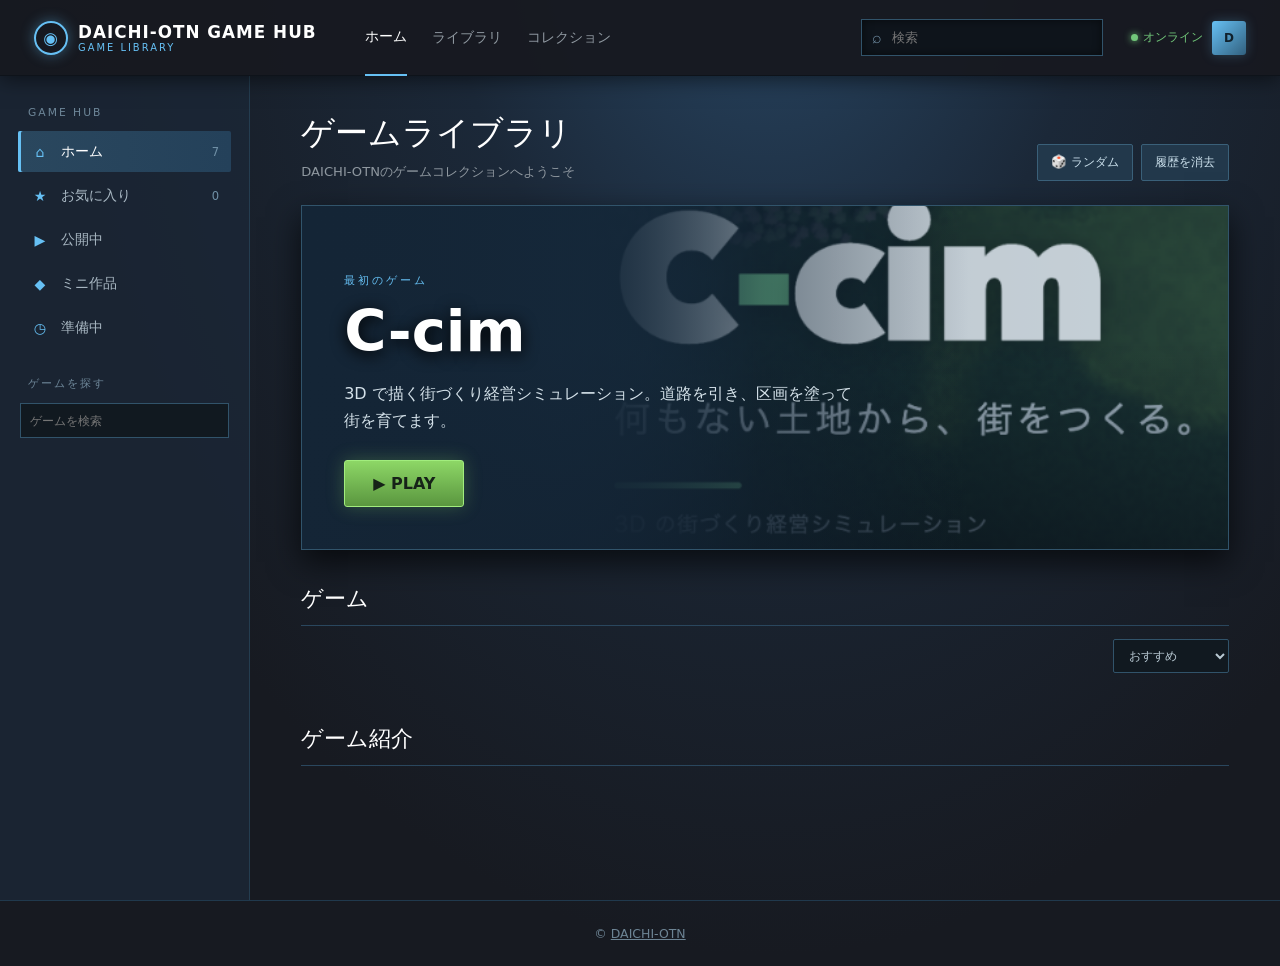
==== commit ce49b9aa: "GAME HUBをSteam風ダークテーマに全面リファクタリング" ====
--- a/index.html
+++ b/index.html
@@ -5,42 +5,31 @@
   <meta name="viewport" content="width=device-width, initial-scale=1">
   <title>DAICHI-OTN GAME HUB</title>
   <style>
-    :root{--bg:#101822;--panel:#192635;--panel2:#22384b;--line:#304c61;--text:#dbe7ef;--muted:#86a0b2;--blue:#66c0f4;--green:#75c97b;--orange:#e5b96a}*{box-sizing:border-box}html,body{margin:0;min-height:100%;font-family:system-ui,-apple-system,"Hiragino Sans",Meiryo,sans-serif;color:var(--text);background:radial-gradient(ellipse at 50% -10%,#244b69 0,#172534 45%,var(--bg) 80%)}body{transition:opacity .25s}body.fade-out{opacity:0}button,input,select{font:inherit}.app{min-height:100vh}
-    .topbar{height:72px;background:rgba(12,20,29,.94);border-bottom:1px solid #0a1118;display:flex;align-items:center;padding:0 clamp(16px,4vw,64px);gap:34px;position:sticky;top:0;z-index:20;box-shadow:0 3px 16px #0006}.brand{font-weight:800;letter-spacing:1px;color:#fff;white-space:nowrap}.brand-mark{color:var(--blue);font-size:1.5rem;margin-right:9px;vertical-align:-2px}.nav{display:flex;gap:25px;color:var(--muted);font-size:.92rem}.nav span:first-child{color:#fff;border-bottom:2px solid var(--blue);padding-bottom:23px}.top-actions{margin-left:auto;color:var(--muted);font-size:.8rem}
-    .layout{display:grid;grid-template-columns:210px minmax(0,1fr);max-width:1440px;margin:auto}.sidebar{padding:32px 18px 40px 24px;border-right:1px solid #1e3447;min-height:calc(100vh - 72px)}.side-title{text-transform:uppercase;letter-spacing:2px;font-size:.67rem;color:#67849a;margin:0 0 12px}.side-link{display:flex;justify-content:space-between;color:var(--muted);padding:9px 10px;border-radius:2px;cursor:pointer;font-size:.9rem}.side-link:hover,.side-link.active{background:var(--panel2);color:#fff}.count{font-size:.72rem;color:#63849b}
-    main{min-width:0;padding:32px clamp(18px,4vw,54px) 70px}.welcome{display:flex;justify-content:space-between;align-items:end;margin-bottom:22px}.welcome h1{font-size:2rem;font-weight:400;margin:0;color:#fff}.welcome p{margin:7px 0 0;color:var(--muted);font-size:.88rem}.tools{display:flex;gap:9px;align-items:center;flex-wrap:wrap;margin-bottom:20px}.search{background:#0d151e;color:#fff;border:1px solid var(--line);padding:10px 14px;width:260px;outline:0;border-radius:2px}.search:focus{border-color:var(--blue)}.select,.tool-btn{background:var(--panel);color:var(--text);border:1px solid var(--line);padding:9px 12px;border-radius:2px;cursor:pointer}.tool-btn:hover,.select:hover{border-color:var(--blue);color:#fff}.spacer{flex:1}
-    .hero{min-height:310px;position:relative;display:flex;align-items:end;overflow:hidden;text-decoration:none;color:var(--text);background:linear-gradient(90deg,#162638 0,#1b3449 45%,#234d6a 100%);box-shadow:0 8px 26px #0007;margin-bottom:28px}.hero:before{content:"";position:absolute;inset:0 0 0 35%;background-image:var(--hero-image);background-size:cover;background-position:center;opacity:.7;mask-image:linear-gradient(90deg,transparent,#000 35%)}.hero:after{content:"";position:absolute;inset:0;background:linear-gradient(90deg,#162638 0,transparent 65%)}.hero-info{position:relative;z-index:1;padding:38px;max-width:620px}.hero-label{color:var(--blue);font-size:.7rem;letter-spacing:3px;text-transform:uppercase}.hero h2{font-size:clamp(2rem,4vw,3.3rem);margin:9px 0;color:#fff;font-weight:700;text-shadow:0 3px 12px #000}.hero p{line-height:1.6;color:#c8d7e2}.play{display:inline-block;background:linear-gradient(#8bd4f8,#4d9fc9);color:#102333;font-weight:800;padding:11px 22px;margin-top:8px;border-radius:2px}
-    .section-title{font-size:1.25rem;font-weight:400;color:#fff;border-bottom:1px solid var(--line);padding-bottom:11px;margin:30px 0 14px}.grid{display:grid;grid-template-columns:repeat(auto-fill,minmax(285px,1fr));gap:10px}.tile{min-width:0;display:flex;position:relative;min-height:112px;background:var(--panel);color:var(--text);text-decoration:none;box-shadow:0 2px 6px #0005;transition:.2s}.tile:hover{transform:translateX(4px);background:var(--panel2);box-shadow:0 7px 15px #0007}.tile.disabled{opacity:.55}.thumb{width:132px;min-width:132px;display:flex;align-items:center;justify-content:center;font-size:2.4rem;overflow:hidden}.thumb img,.detail-icon img{width:72%;height:72%;object-fit:contain;border-radius:20%}.tile-body{min-width:0;padding:13px 14px;display:flex;flex-direction:column;gap:6px}.tile-title{font-weight:600;color:#fff;line-height:1.3}.tile-desc{margin:0;color:#9fb4c2;font-size:.78rem;line-height:1.45;display:-webkit-box;-webkit-line-clamp:2;-webkit-box-orient:vertical;overflow:hidden}.tile-meta{margin-top:auto;color:var(--blue);font-size:.7rem}.status{font-size:.62rem;padding:3px 7px;margin-left:6px;background:var(--green);color:#102333}.status.wip{background:var(--orange)}.status.local{background:#8eb8d8}.fav{position:absolute;right:7px;top:7px;border:0;background:#0c1822cc;color:#7890a0;cursor:pointer;font-size:1rem}.fav.on{color:#ffd34e}
-    .recent-row{display:flex;gap:10px;overflow-x:auto;padding-bottom:8px}.recent-row .tile{flex:0 0 310px}.empty{grid-column:1/-1;text-align:center;color:var(--muted);padding:45px}.details{display:grid;grid-template-columns:repeat(auto-fit,minmax(330px,1fr));gap:10px}.detail-card{display:grid;grid-template-columns:52px 1fr;gap:13px;background:var(--panel);padding:17px}.detail-icon{width:52px;height:52px;display:flex;align-items:center;justify-content:center;background:var(--panel2);font-size:1.7rem}.detail-head{display:flex;align-items:center;gap:4px}.detail-title{color:#fff;font-weight:600}.detail-text{color:#a8bac6;line-height:1.6;font-size:.82rem;margin:8px 0}.detail-link{color:var(--blue);font-size:.8rem}.footer{text-align:center;color:#688096;border-top:1px solid #1c3040;padding:25px;font-size:.8rem}.page-tools{text-align:center;margin:30px}.reset{background:none;border:0;color:#688096;text-decoration:underline;cursor:pointer;font-size:.75rem}.enter{animation:in .35s ease both}@keyframes in{from{opacity:0;transform:translateY(10px)}to{opacity:1;transform:none}}.hidden{display:none!important}@media(prefers-reduced-motion:reduce){.enter{animation:none}}@media(max-width:780px){.topbar{gap:16px}.nav{display:none}.layout{display:block}.sidebar{min-height:0;border-right:0;border-bottom:1px solid #1e3447;padding:12px 14px;display:flex;gap:7px;overflow:auto}.side-title{display:none}.side-link{white-space:nowrap}.welcome h1{font-size:1.55rem}.top-actions{display:none}.hero-info{padding:26px}.grid{grid-template-columns:1fr}.thumb{width:110px;min-width:110px}}
+    :root{--bg:#171a21;--sub:#1b2838;--panel:#213448;--line:#2a475e;--blue:#66c0f4;--text:#d6d7d8;--muted:#8f98a0;--green:#75b85a;--gold:#e5b96a}
+    *{box-sizing:border-box}html{scroll-behavior:smooth}body{margin:0;background:radial-gradient(ellipse at 60% -10%,#294866 0,#1b2838 30%,#171a21 70%);color:var(--text);font-family:system-ui,-apple-system,BlinkMacSystemFont,"Segoe UI","Hiragino Sans",Meiryo,sans-serif;min-height:100vh;transition:opacity .25s}body.fade-out{opacity:0}button,input,select{font:inherit}.hidden{display:none!important}
+    .topbar{height:76px;display:flex;align-items:center;gap:28px;padding:0 34px;background:rgba(23,26,33,.96);border-bottom:1px solid #0e131a;box-shadow:0 3px 20px #0008;position:sticky;top:0;z-index:50}.brand{display:flex;align-items:center;gap:10px;color:#fff;font-size:1.05rem;font-weight:800;letter-spacing:1px;white-space:nowrap}.brand-icon{width:34px;height:34px;display:grid;place-items:center;border:2px solid var(--blue);border-radius:50%;color:var(--blue);box-shadow:0 0 14px #66c0f466}.brand-sub{display:block;color:var(--blue);font-size:.62rem;letter-spacing:2px;font-weight:500}.topnav{display:flex;align-items:center;gap:25px;margin-left:20px;color:var(--muted);font-size:.9rem}.topnav button{border:0;background:none;color:inherit;cursor:pointer;padding:28px 0}.topnav button:hover,.topnav button.active{color:#fff;border-bottom:2px solid var(--blue)}.header-search{margin-left:auto;display:flex;align-items:center;background:#0e141b;border:1px solid #31536a;box-shadow:inset 0 0 8px #0008}.header-search:focus-within{border-color:var(--blue);box-shadow:0 0 12px #66c0f444}.header-search span{padding:0 10px;color:#6e8ba0}.header-search input{width:210px;padding:10px 10px 10px 0;border:0;outline:0;color:#fff;background:transparent;font-size:.82rem}.profile{display:flex;align-items:center;gap:9px;color:#b6c6d0;font-size:.75rem}.avatar{width:34px;height:34px;display:grid;place-items:center;border-radius:3px;background:linear-gradient(135deg,#66c0f4,#32617f);color:#10202b;font-weight:800;box-shadow:0 0 12px #66c0f444}.online{color:#72c77a}.online::before{content:"";display:inline-block;width:7px;height:7px;border-radius:50%;background:#72c77a;box-shadow:0 0 7px #72c77a;margin-right:5px}
+    .shell{display:grid;grid-template-columns:250px minmax(0,1fr);max-width:1600px;margin:auto;min-height:calc(100vh - 76px)}.sidebar{padding:30px 18px;background:rgba(27,40,56,.74);border-right:1px solid #243d50}.side-heading{color:#6e8799;text-transform:uppercase;letter-spacing:2px;font-size:.67rem;margin:0 10px 12px}.side-menu{display:grid;gap:3px;margin-bottom:29px}.side-link{width:100%;display:flex;align-items:center;gap:11px;padding:11px 12px;border:0;background:transparent;color:#a8b7c2;text-align:left;cursor:pointer;border-radius:2px;font-size:.88rem}.side-link:hover,.side-link.active{background:linear-gradient(90deg,#2a475e,#24415a);color:#fff;box-shadow:inset 3px 0 var(--blue)}.side-link .symbol{width:20px;text-align:center;color:var(--blue)}.side-count{margin-left:auto;color:#7090a6;font-size:.72rem}.side-search{display:flex;background:#111920;border:1px solid #31536a;margin:0 2px 12px}.side-search input{width:100%;padding:9px;background:transparent;border:0;outline:0;color:#fff;font-size:.78rem}.side-games{display:grid;gap:2px;max-height:390px;overflow:auto}.side-game{padding:8px 10px;color:#8da2b0;white-space:nowrap;overflow:hidden;text-overflow:ellipsis;cursor:pointer;font-size:.78rem}.side-game:hover{color:#fff;background:#22384b}
+    main{min-width:0;padding:35px clamp(20px,4vw,58px) 70px}.page-title{display:flex;justify-content:space-between;align-items:end;margin-bottom:24px}.page-title h1{margin:0;color:#fff;font-size:2.05rem;font-weight:300}.page-title p{margin:7px 0 0;color:var(--muted);font-size:.82rem}.quick-actions{display:flex;gap:8px}.action{background:#22384b;color:#cce1ed;border:1px solid #3a6079;border-radius:2px;padding:9px 13px;cursor:pointer;font-size:.78rem}.action:hover{background:#2d5975;color:#fff;box-shadow:0 0 14px #66c0f433}
+    .hero{display:flex;align-items:end;min-height:345px;position:relative;overflow:hidden;color:#fff;text-decoration:none;background:linear-gradient(90deg,#142536,#1d4059 52%,#345a75);box-shadow:0 12px 30px #000a;border:1px solid #31546b}.hero::before{content:"";position:absolute;inset:0 0 0 28%;background-image:var(--hero-image);background-size:cover;background-position:center;opacity:.72;mask-image:linear-gradient(90deg,transparent,#000 30%,#000)}.hero::after{content:"";position:absolute;inset:0;background:linear-gradient(90deg,#142536 0%,rgba(20,37,54,.82) 32%,transparent 72%),linear-gradient(0deg,rgba(10,18,27,.65),transparent 60%)}.hero-content{position:relative;z-index:1;padding:42px;max-width:650px}.hero-kicker{color:var(--blue);font-size:.68rem;letter-spacing:3px;text-transform:uppercase}.hero h2{margin:10px 0;color:#fff;font-size:clamp(2rem,4.5vw,3.7rem);font-weight:700;text-shadow:0 3px 16px #000}.hero p{line-height:1.65;color:#d4e1e9;max-width:520px}.play{display:inline-flex;align-items:center;gap:9px;margin-top:10px;padding:13px 28px;background:linear-gradient(180deg,#8dd766,#5a963f);border:1px solid #a2ed7e;border-radius:3px;color:#162218;font-size:1rem;font-weight:800;box-shadow:0 0 18px #75b85a55}.play:hover{filter:brightness(1.15);transform:translateY(-2px);box-shadow:0 0 25px #75b85a99}
+    .library-head{display:flex;align-items:center;gap:16px;margin:34px 0 13px;border-bottom:1px solid var(--line);padding-bottom:12px}.library-head h2{margin:0;color:#fff;font-weight:400;font-size:1.35rem}.library-head span{color:#7693a5;font-size:.75rem}.filters{display:flex;gap:8px;align-items:center;flex-wrap:wrap;margin-bottom:17px}.filter{background:transparent;color:#8fa9ba;border:1px solid transparent;border-radius:2px;padding:8px 13px;cursor:pointer;font-size:.77rem}.filter:hover,.filter.active{background:#2a475e;color:#fff;border-color:#3f6983}.sort{margin-left:auto;background:#111920;color:#b9c9d3;border:1px solid #31536a;border-radius:2px;padding:8px 11px;font-size:.77rem}.game-grid{display:grid;grid-template-columns:repeat(auto-fill,minmax(292px,1fr));gap:11px}.game-card{display:flex;min-height:120px;position:relative;background:var(--sub);color:var(--text);text-decoration:none;border:1px solid transparent;box-shadow:0 2px 8px #0008;transition:transform .22s ease,background .22s,border-color .22s,box-shadow .22s}.game-card:hover{transform:scale(1.025) translateY(-3px);background:#22384b;border-color:var(--blue);box-shadow:0 0 18px #66c0f466,0 10px 20px #0008;z-index:2}.game-card.disabled{opacity:.5}.game-thumb{width:142px;min-width:142px;display:grid;place-items:center;font-size:2.3rem;overflow:hidden}.game-thumb img,.info-icon img{width:72%;height:72%;object-fit:contain;border-radius:18%}.game-info{min-width:0;padding:14px 15px;display:flex;flex-direction:column;gap:6px}.game-name{color:#fff;font-size:.94rem;font-weight:600;line-height:1.3}.badge{display:inline-block;margin-left:7px;padding:3px 7px;color:#15202a;background:#75c97b;border-radius:2px;font-size:.6rem;vertical-align:2px}.badge.wip{background:var(--gold)}.badge.local{background:#8eb8d8}.game-desc{margin:0;color:#9fb1bc;font-size:.76rem;line-height:1.48;display:-webkit-box;-webkit-line-clamp:2;-webkit-box-orient:vertical;overflow:hidden}.game-meta{margin-top:auto;color:var(--blue);font-size:.68rem}.favorite{position:absolute;right:7px;top:6px;border:0;background:#101a23dd;color:#698395;cursor:pointer;font-size:1rem}.favorite.on{color:#ffd34e}.recent-row{display:flex;gap:10px;overflow:auto;padding-bottom:7px}.recent-row .game-card{flex:0 0 330px}.empty{grid-column:1/-1;text-align:center;color:var(--muted);padding:42px}.details{display:grid;grid-template-columns:repeat(auto-fit,minmax(340px,1fr));gap:10px}.info-card{display:grid;grid-template-columns:54px 1fr;gap:14px;background:var(--sub);padding:18px}.info-icon{width:54px;height:54px;display:grid;place-items:center;background:var(--panel);font-size:1.7rem}.info-title{color:#fff;font-weight:600}.info-text{color:#a9bbc6;font-size:.8rem;line-height:1.6;margin:8px 0}.info-link{color:var(--blue);font-size:.78rem}.footer{text-align:center;color:#6d8494;border-top:1px solid #20394d;padding:25px;font-size:.78rem}.footer a{color:inherit}
+    @keyframes appear{from{opacity:0;transform:translateY(12px)}to{opacity:1;transform:none}}.appear{animation:appear .4s both}@media(prefers-reduced-motion:reduce){.appear{animation:none}}@media(max-width:900px){.topnav{display:none}.header-search{margin-left:auto}.shell{grid-template-columns:190px minmax(0,1fr)}.sidebar{padding-left:12px}.game-grid{grid-template-columns:1fr}}@media(max-width:700px){.topbar{height:64px;padding:0 14px}.profile{display:none}.header-search input{width:140px}.shell{display:block}.sidebar{min-height:0;display:flex;gap:5px;padding:8px;overflow:auto;border-right:0}.side-heading,.side-search,.side-games{display:none}.side-menu{display:flex;gap:4px;margin:0}.side-link{white-space:nowrap}.page-title h1{font-size:1.55rem}.quick-actions{display:none}main{padding:24px 14px 55px}.hero{min-height:270px}.hero-content{padding:25px}.hero::before{inset:0;opacity:.35}.game-grid{grid-template-columns:1fr}.game-thumb{width:110px;min-width:110px}.details{grid-template-columns:1fr}}
   </style>
 </head>
 <body>
-<div class="app">
-  <header class="topbar"><div class="brand"><span class="brand-mark">◉</span><span id="logo">DAICHI-OTN GAME HUB</span></div><nav class="nav"><span>ライブラリ</span><span>コレクション</span></nav><div class="top-actions" id="stats"></div></header>
-  <div class="layout">
-    <aside class="sidebar"><div class="side-title">ライブラリ</div><div class="side-link active" data-filter="すべて">すべて <span class="count" id="all-count"></span></div><div class="side-link" data-filter="お気に入り">お気に入り <span class="count" id="fav-count"></span></div><div class="side-link" data-filter="公開中">公開中</div><div class="side-link" data-filter="ミニ作品">ミニ作品</div><div class="side-link" data-filter="準備中">準備中</div></aside>
-    <main>
-      <div class="welcome"><div><h1>ゲームライブラリ</h1><p>あなたのゲームコレクション</p></div><button class="tool-btn" id="random" type="button">🎲 ランダムに遊ぶ</button></div>
-      <a class="hero" id="hero" href="#"></a>
-      <div class="tools"><input class="search" id="search" type="search" placeholder="ゲームを検索（/）"><select class="select" id="sort"><option>おすすめ</option><option>最近遊んだ順</option><option>よく遊ぶ順</option><option>名前順</option></select><span class="spacer"></span><span class="count" id="result-count"></span></div>
-      <section class="recent hidden" id="recent"><div class="section-title">最近遊んだゲーム</div><div class="recent-row" id="recent-row"></div></section>
-      <section><div class="section-title">すべてのゲーム</div><div class="grid" id="grid"></div></section>
-      <section><div class="section-title">ゲーム紹介</div><div class="details" id="details"></div></section>
-      <div class="page-tools"><button class="reset" id="clear-plays" type="button">遊んだ記録をリセット</button></div>
-    </main>
-  </div>
-  <footer class="footer">&copy; <a id="footer-link" target="_blank" rel="noopener" style="color:inherit"></a></footer>
-</div>
-<script src="games-data.js"></script>
-<script>
-  const $=id=>document.getElementById(id),VISIBLE_GAMES=GAMES.filter(g=>!g.hidden),SETTINGS=Object.assign({title:'DAICHI-OTN GAME HUB',heroLabel:'注目のゲーム',footerText:'DAICHI-OTN',footerUrl:'https://github.com/daichi-otn'},typeof HUB_SETTINGS!=='undefined'?HUB_SETTINGS:{});const STATUS={live:'公開中',wip:'準備中',local:'ミニ作品'},PLAY_KEY='daichi-otn-hub-plays',FAV_KEY='daichi-otn-hub-favs',state={filter:'すべて',query:'',sort:'おすすめ'};const load=(key,fallback)=>{try{return JSON.parse(localStorage.getItem(key)||JSON.stringify(fallback))}catch(e){return fallback}},plays=()=>load(PLAY_KEY,{}),favs=()=>load(FAV_KEY,[]),fav=t=>favs().includes(t),status=g=>g.url?g.status:'wip';
-  function setIcon(el,icon){el.textContent='';if(/\.(png|jpe?g|gif|webp|svg)$/i.test(icon)){const i=document.createElement('img');i.src=icon;i.alt='';el.append(i)}else el.textContent=icon}function record(t){const p=plays(),v=p[t]||{count:0,last:0};p[t]={count:v.count+1,last:Date.now()};localStorage.setItem(PLAY_KEY,JSON.stringify(p))}function toggle(t){const f=favs(),i=f.indexOf(t);i<0?f.push(t):f.splice(i,1);localStorage.setItem(FAV_KEY,JSON.stringify(f));return i<0}function go(url,title){if(title)record(title);document.body.classList.add('fade-out');setTimeout(()=>location.href=url,250)}function apply(){document.title=SETTINGS.title;$('logo').textContent=SETTINGS.title;$('footer-link').textContent=SETTINGS.footerText;$('footer-link').href=SETTINGS.footerUrl}
-  function hero(){const g=VISIBLE_GAMES.find(x=>x.featured&&x.url)||VISIBLE_GAMES.find(x=>status(x)==='live'&&x.url),h=$('hero');if(!g){h.style.display='none';return}h.href=g.url;h.dataset.title=g.title;if(/\.(png|jpe?g|gif|webp|svg)$/i.test(g.icon))h.style.setProperty('--hero-image',"url('"+g.icon+"')");h.innerHTML='<div class="hero-info"><div class="hero-label"></div><h2></h2><p></p><span class="play">▶ 遊ぶ</span></div>';h.querySelector('.hero-label').textContent=SETTINGS.heroLabel;h.querySelector('h2').textContent=g.title;h.querySelector('p').textContent=g.desc}
-  function meta(g){const p=plays()[g.title];return p?'遊んだ '+p.count+' 回 ・ 最終 '+new Date(p.last).toLocaleDateString('ja-JP',{month:'numeric',day:'numeric'}):'まだ遊んでいません'}function tile(g){const a=document.createElement(g.url?'a':'div');a.className='tile'+(g.url?'':' disabled');if(g.url)a.href=g.url;a.dataset.title=g.title;const th=document.createElement('div');th.className='thumb';th.style.background='linear-gradient(135deg,'+g.color+',#101822)';setIcon(th,g.icon);const body=document.createElement('div');body.className='tile-body';const title=document.createElement('div');title.className='tile-title';title.append(document.createTextNode(g.title));const badge=document.createElement('span');badge.className='status '+status(g);badge.textContent=STATUS[status(g)];title.append(badge);const d=document.createElement('p');d.className='tile-desc';d.textContent=g.desc;body.append(title,d);if(g.url){const m=document.createElement('div');m.className='tile-meta';m.textContent=meta(g);body.append(m)}const b=document.createElement('button');b.className='fav'+(fav(g.title)?' on':'');b.textContent='★';b.title='お気に入り';b.onclick=e=>{e.preventDefault();e.stopPropagation();b.classList.toggle('on',toggle(g.title));stats();if(state.filter==='お気に入り')grid()};a.append(th,body,b);return a}
-  function matches(g){return(state.filter==='すべて'||(state.filter==='お気に入り'?fav(g.title):STATUS[status(g)]===state.filter))&&(!state.query||[g.title,g.desc,g.detail].join(' ').toLowerCase().includes(state.query))}function sorted(list){const p=plays(),a=[...list];if(state.sort==='最近遊んだ順')a.sort((x,y)=>(p[y.title]?.last||0)-(p[x.title]?.last||0));if(state.sort==='よく遊ぶ順')a.sort((x,y)=>(p[y.title]?.count||0)-(p[x.title]?.count||0));if(state.sort==='名前順')a.sort((x,y)=>x.title.localeCompare(y.title,'ja'));return a}
-  function grid(){const box=$('grid');box.innerHTML='';const list=sorted(VISIBLE_GAMES.filter(matches));$('result-count').textContent=list.length+' 件';if(!list.length){box.innerHTML='<div class="empty">該当するゲームがありません</div>';return}list.forEach((g,i)=>{const t=tile(g);t.classList.add('enter');t.style.animationDelay=i*45+'ms';box.append(t)})}function recent(){const p=plays(),list=VISIBLE_GAMES.filter(g=>g.url&&p[g.title]).sort((a,b)=>p[b.title].last-p[a.title].last).slice(0,4),box=$('recent');box.classList.toggle('hidden',!list.length);$('recent-row').replaceChildren(...list.map(tile))}
-  function details(){const box=$('details');box.replaceChildren(...VISIBLE_GAMES.map(g=>{const c=document.createElement('div');c.className='detail-card';const i=document.createElement('div');i.className='detail-icon';i.style.background='linear-gradient(135deg,'+g.color+',#101822)';setIcon(i,g.icon);const info=document.createElement('div');const h=document.createElement('div');h.className='detail-head';const title=document.createElement('span');title.className='detail-title';title.textContent=g.title;const badge=document.createElement('span');badge.className='status '+status(g);badge.textContent=STATUS[status(g)];h.append(title,badge);const p=document.createElement('p');p.className='detail-text';p.textContent=g.detail;info.append(h,p);if(g.url){const a=document.createElement('a');a.className='detail-link';a.href=g.url;a.textContent='遊ぶ →';info.append(a)}c.append(i,info);return c}))}function stats(){$('stats').textContent='全 '+VISIBLE_GAMES.length+' 作品 ・ 公開中 '+VISIBLE_GAMES.filter(g=>status(g)==='live').length;$('all-count').textContent=VISIBLE_GAMES.length;$('fav-count').textContent=favs().length}
-  document.querySelectorAll('.side-link').forEach(x=>x.onclick=()=>{state.filter=x.dataset.filter;document.querySelectorAll('.side-link').forEach(y=>y.classList.toggle('active',y===x));grid()});$('search').oninput=e=>{state.query=e.target.value.toLowerCase().trim();grid()};$('sort').onchange=e=>{state.sort=e.target.value;grid()};$('random').onclick=()=>{const p=VISIBLE_GAMES.filter(g=>g.url);if(p.length){const g=p[Math.floor(Math.random()*p.length)];go(g.url,g.title)}};$('clear-plays').onclick=()=>{if(confirm('遊んだ記録をリセットしますか？')){localStorage.removeItem(PLAY_KEY);recent();grid()}};document.addEventListener('keydown',e=>{if(e.key==='/'&&!/input|textarea|select/i.test(e.target.tagName)){e.preventDefault();$('search').focus()}});document.addEventListener('click',e=>{const a=e.target.closest('a.tile,a.hero,.detail-link');if(!a||!a.href||a.target==='_blank')return;e.preventDefault();go(a.href,a.dataset.title||'')});apply();hero();stats();recent();grid();details();
+<header class="topbar"><div class="brand"><span class="brand-icon">◉</span><div><div id="logo">DAICHI-OTN GAME HUB</div><span class="brand-sub">GAME LIBRARY</span></div></div><nav class="topnav"><button class="active" data-scroll="top">ホーム</button><button data-scroll="library">ライブラリ</button><button data-scroll="details-section">コレクション</button></nav><div class="header-search"><span>⌕</span><input id="header-search" type="search" placeholder="検索"></div><div class="profile"><span class="online">オンライン</span><span class="avatar">D</span></div></header>
+<div class="shell">
+  <aside class="sidebar"><div class="side-heading">GAME HUB</div><div class="side-menu"><button class="side-link active" data-filter="すべて"><span class="symbol">⌂</span>ホーム <span class="side-count" id="all-count"></span></button><button class="side-link" data-filter="お気に入り"><span class="symbol">★</span>お気に入り <span class="side-count" id="fav-count"></span></button><button class="side-link" data-filter="公開中"><span class="symbol">▶</span>公開中</button><button class="side-link" data-filter="ミニ作品"><span class="symbol">◆</span>ミニ作品</button><button class="side-link" data-filter="準備中"><span class="symbol">◷</span>準備中</button></div><div class="side-heading">ゲームを探す</div><div class="side-search"><input id="side-search" type="search" placeholder="ゲームを検索"></div><div class="side-games" id="side-games"></div></aside>
+  <main id="top"><div class="page-title"><div><h1>ゲームライブラリ</h1><p>DAICHI-OTNのゲームコレクションへようこそ</p></div><div class="quick-actions"><button class="action" id="random">🎲 ランダム</button><button class="action" id="clear-plays">履歴を消去</button></div></div><a class="hero" id="hero" href="#"></a><div class="library-head" id="library"><h2>ゲーム</h2><span id="result-count"></span></div><div class="filters"><div id="filters"></div><select class="sort" id="sort"><option>おすすめ</option><option>最近遊んだ順</option><option>よく遊ぶ順</option><option>名前順</option></select></div><section class="recent hidden" id="recent"><div class="library-head"><h2>最近遊んだゲーム</h2></div><div class="recent-row" id="recent-row"></div></section><div class="game-grid" id="grid"></div><section id="details-section"><div class="library-head"><h2>ゲーム紹介</h2></div><div class="details" id="details"></div></section></main>
+</div><footer class="footer">&copy; <a id="footer-link" target="_blank" rel="noopener"></a></footer>
+<script src="games-data.js"></script><script>
+const $=id=>document.getElementById(id),G=GAMES.filter(g=>!g.hidden),S=Object.assign({title:'DAICHI-OTN GAME HUB',heroLabel:'注目のゲーム',footerText:'DAICHI-OTN',footerUrl:'https://github.com/daichi-otn'},typeof HUB_SETTINGS!=='undefined'?HUB_SETTINGS:{}),STATUS={live:'公開中',wip:'準備中',local:'ミニ作品'},PLAY='daichi-otn-hub-plays',FAV='daichi-otn-hub-favs',state={filter:'すべて',query:'',sort:'おすすめ'};
+const load=(k,d)=>{try{return JSON.parse(localStorage.getItem(k)||JSON.stringify(d))}catch(e){return d}},plays=()=>load(PLAY,{}),favs=()=>load(FAV,[]),isFav=t=>favs().includes(t),kind=g=>g.url?g.status:'wip';function setIcon(e,x){e.textContent='';if(/\.(png|jpe?g|gif|webp|svg)$/i.test(x)){const i=document.createElement('img');i.src=x;i.alt='';e.append(i)}else e.textContent=x}function record(t){if(!t)return;const p=plays(),v=p[t]||{count:0,last:0};p[t]={count:v.count+1,last:Date.now()};localStorage.setItem(PLAY,JSON.stringify(p))}function go(url,title){record(title);document.body.classList.add('fade-out');setTimeout(()=>location.href=url,250)}
+function apply(){document.title=S.title;$('logo').textContent=S.title;$('footer-link').textContent=S.footerText;$('footer-link').href=S.footerUrl}function hero(){const p=plays(),g=G.filter(x=>x.url&&p[x.title]).sort((a,b)=>p[b.title].last-p[a.title].last)[0]||G.find(x=>x.featured&&x.url)||G.find(x=>kind(x)==='live'&&x.url),h=$('hero');if(!g){h.classList.add('hidden');return}h.href=g.url;h.dataset.title=g.title;if(/\.(png|jpe?g|gif|webp|svg)$/i.test(g.icon))h.style.setProperty('--hero-image',"url('"+g.icon+"')");h.innerHTML='<div class="hero-content"><div class="hero-kicker"></div><h2></h2><p></p><span class="play">▶ PLAY</span></div>';h.querySelector('.hero-kicker').textContent=S.heroLabel;h.querySelector('h2').textContent=g.title;h.querySelector('p').textContent=g.desc}
+function meta(g){const p=plays()[g.title];return p?'遊んだ '+p.count+' 回 ・ 最終 '+new Date(p.last).toLocaleDateString('ja-JP',{month:'numeric',day:'numeric'}):'まだ遊んでいません'}function toggle(t){const f=favs(),i=f.indexOf(t);i<0?f.push(t):f.splice(i,1);localStorage.setItem(FAV,JSON.stringify(f));return i<0}
+function card(g){const a=document.createElement(g.url?'a':'div');a.className='game-card'+(g.url?'':' disabled');if(g.url)a.href=g.url;a.dataset.title=g.title;const th=document.createElement('div');th.className='game-thumb';th.style.background='linear-gradient(135deg,'+g.color+',#101822)';setIcon(th,g.icon);const info=document.createElement('div');info.className='game-info';const n=document.createElement('div');n.className='game-name';n.append(document.createTextNode(g.title));const b=document.createElement('span');b.className='badge '+kind(g);b.textContent=STATUS[kind(g)];n.append(b);const d=document.createElement('p');d.className='game-desc';d.textContent=g.desc;info.append(n,d);if(g.url){const m=document.createElement('div');m.className='game-meta';m.textContent=meta(g);info.append(m)}const f=document.createElement('button');f.className='favorite'+(isFav(g.title)?' on':'');f.textContent='★';f.title='お気に入り';f.onclick=e=>{e.preventDefault();e.stopPropagation();f.classList.toggle('on',toggle(g.title));stats();if(state.filter==='お気に入り')render()};a.append(th,info,f);return a}
+function match(g){return(state.filter==='すべて'||(state.filter==='お気に入り'?isFav(g.title):STATUS[kind(g)]===state.filter))&&(!state.query||[g.title,g.desc,g.detail].join(' ').toLowerCase().includes(state.query))}function sort(a){const p=plays(),r=[...a];if(state.sort==='最近遊んだ順')r.sort((x,y)=>(p[y.title]?.last||0)-(p[x.title]?.last||0));if(state.sort==='よく遊ぶ順')r.sort((x,y)=>(p[y.title]?.count||0)-(p[x.title]?.count||0));if(state.sort==='名前順')r.sort((x,y)=>x.title.localeCompare(y.title,'ja'));return r}function render(){const box=$('grid');box.replaceChildren();const list=sort(G.filter(match));$('result-count').textContent=list.length+' 件';if(!list.length){box.innerHTML='<div class="empty">該当するゲームがありません</div>';return}list.forEach((g,i)=>{const x=card(g);x.classList.add('appear');x.style.animationDelay=i*40+'ms';box.append(x)})}function recent(){const p=plays(),list=G.filter(g=>g.url&&p[g.title]).sort((a,b)=>p[b.title].last-p[a.title].last).slice(0,4);$('recent').classList.toggle('hidden',!list.length);$('recent-row').replaceChildren(...list.map(card))}function details(){const box=$('details');box.replaceChildren(...G.map(g=>{const c=document.createElement('div');c.className='info-card';const i=document.createElement('div');i.className='info-icon';i.style.background='linear-gradient(135deg,'+g.color+',#101822)';setIcon(i,g.icon);const wrap=document.createElement('div'),h=document.createElement('div');h.className='info-title';h.textContent=g.title;const p=document.createElement('p');p.className='info-text';p.textContent=g.detail;wrap.append(h,p);if(g.url){const a=document.createElement('a');a.className='info-link';a.href=g.url;a.textContent='▶ 遊ぶ';wrap.append(a)}c.append(i,wrap);return c}))}
+function stats(){$('all-count').textContent=G.length;$('fav-count').textContent=favs().length;$('stats').textContent='全 '+G.length+' 作品 ・ 公開中 '+G.filter(g=>kind(g)==='live').length}function sideList(){const box=$('side-games');box.replaceChildren(...G.map(g=>{const x=document.createElement('div');x.className='side-game';x.textContent=g.title;x.onclick=()=>{if(g.url)go(g.url,g.title)};return x}))}function filters(){const box=$('filters');box.replaceChildren(...['すべて','お気に入り','公開中','ミニ作品','準備中'].map(n=>{const b=document.createElement('button');b.className='filter'+(state.filter===n?' active':'');b.textContent=n;b.onclick=()=>{state.filter=n;filters();render()};return b}))}
+document.querySelectorAll('.side-link').forEach(b=>b.onclick=()=>{state.filter=b.dataset.filter;document.querySelectorAll('.side-link').forEach(x=>x.classList.toggle('active',x===b));filters();render()});document.querySelectorAll('.topnav button').forEach(b=>b.onclick=()=>document.getElementById(b.dataset.scroll).scrollIntoView({behavior:'smooth'}));function search(v){state.query=v.toLowerCase().trim();$('header-search').value=v;$('side-search').value=v;render()}$('header-search').oninput=e=>search(e.target.value);$('side-search').oninput=e=>search(e.target.value);$('sort').onchange=e=>{state.sort=e.target.value;render()};$('random').onclick=()=>{const a=G.filter(g=>g.url);if(a.length){const g=a[Math.floor(Math.random()*a.length)];go(g.url,g.title)}};$('clear-plays').onclick=()=>{if(confirm('遊んだ記録をリセットしますか？')){localStorage.removeItem(PLAY);hero();recent();render()}};document.addEventListener('keydown',e=>{if(e.key==='/'&&!/input|textarea|select/i.test(e.target.tagName)){e.preventDefault();$('header-search').focus()}});document.addEventListener('click',e=>{const a=e.target.closest('a.game-card,a.hero,.info-link');if(!a||!a.href||a.target==='_blank')return;e.preventDefault();go(a.href,a.dataset.title||'')});apply();hero();stats();sideList();filters();recent();render();details();
 </script>
 </body>
 </html>
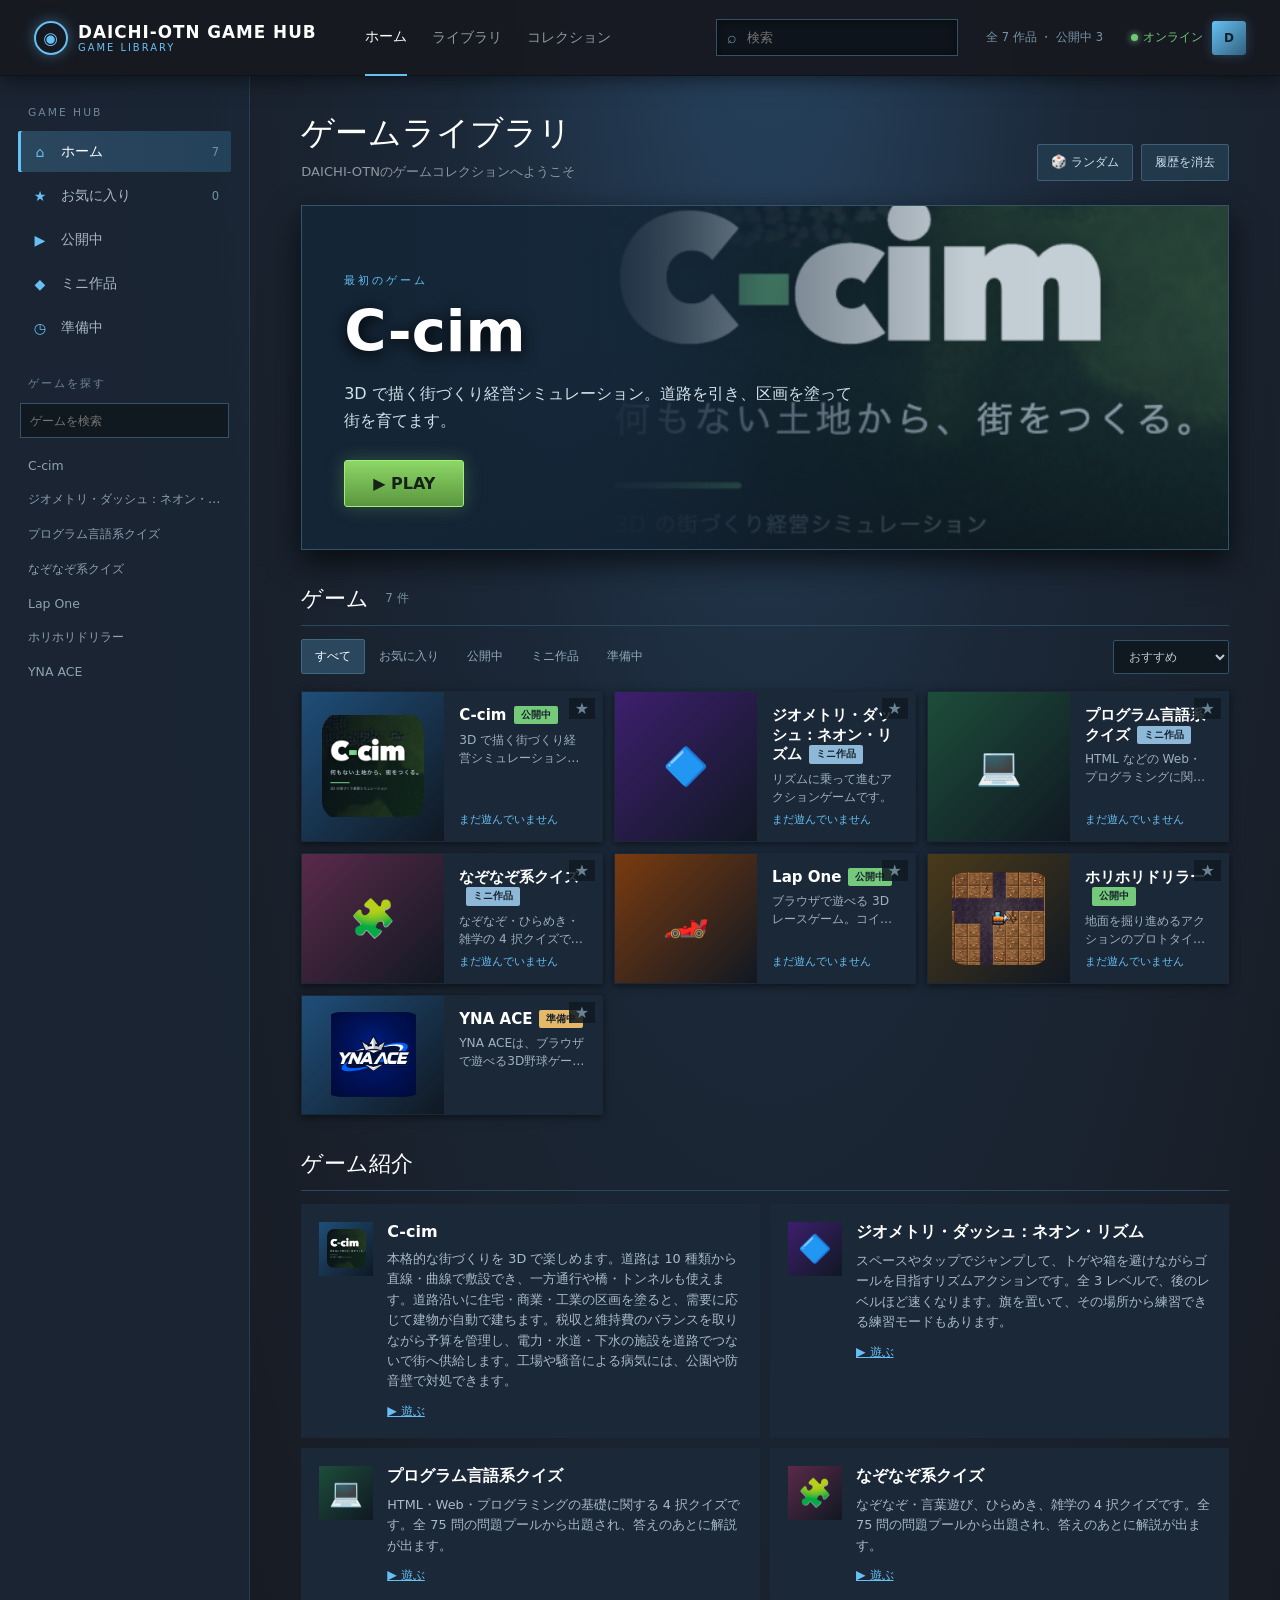
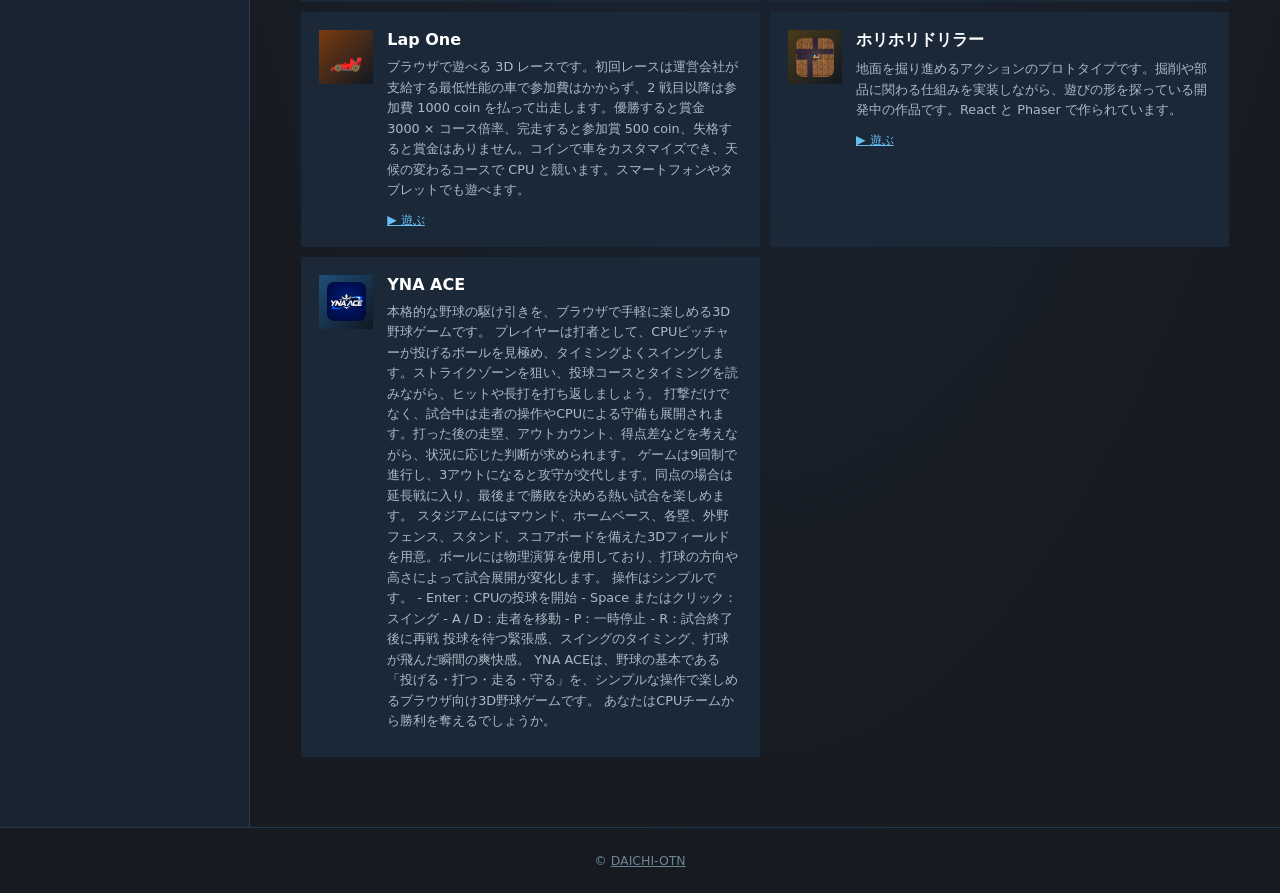
==== commit 577ec614: "ヘッダーの統計表示を修正してゲームカードの描画を復旧" ====
--- a/index.html
+++ b/index.html
@@ -7,7 +7,7 @@
   <style>
     :root{--bg:#171a21;--sub:#1b2838;--panel:#213448;--line:#2a475e;--blue:#66c0f4;--text:#d6d7d8;--muted:#8f98a0;--green:#75b85a;--gold:#e5b96a}
     *{box-sizing:border-box}html{scroll-behavior:smooth}body{margin:0;background:radial-gradient(ellipse at 60% -10%,#294866 0,#1b2838 30%,#171a21 70%);color:var(--text);font-family:system-ui,-apple-system,BlinkMacSystemFont,"Segoe UI","Hiragino Sans",Meiryo,sans-serif;min-height:100vh;transition:opacity .25s}body.fade-out{opacity:0}button,input,select{font:inherit}.hidden{display:none!important}
-    .topbar{height:76px;display:flex;align-items:center;gap:28px;padding:0 34px;background:rgba(23,26,33,.96);border-bottom:1px solid #0e131a;box-shadow:0 3px 20px #0008;position:sticky;top:0;z-index:50}.brand{display:flex;align-items:center;gap:10px;color:#fff;font-size:1.05rem;font-weight:800;letter-spacing:1px;white-space:nowrap}.brand-icon{width:34px;height:34px;display:grid;place-items:center;border:2px solid var(--blue);border-radius:50%;color:var(--blue);box-shadow:0 0 14px #66c0f466}.brand-sub{display:block;color:var(--blue);font-size:.62rem;letter-spacing:2px;font-weight:500}.topnav{display:flex;align-items:center;gap:25px;margin-left:20px;color:var(--muted);font-size:.9rem}.topnav button{border:0;background:none;color:inherit;cursor:pointer;padding:28px 0}.topnav button:hover,.topnav button.active{color:#fff;border-bottom:2px solid var(--blue)}.header-search{margin-left:auto;display:flex;align-items:center;background:#0e141b;border:1px solid #31536a;box-shadow:inset 0 0 8px #0008}.header-search:focus-within{border-color:var(--blue);box-shadow:0 0 12px #66c0f444}.header-search span{padding:0 10px;color:#6e8ba0}.header-search input{width:210px;padding:10px 10px 10px 0;border:0;outline:0;color:#fff;background:transparent;font-size:.82rem}.profile{display:flex;align-items:center;gap:9px;color:#b6c6d0;font-size:.75rem}.avatar{width:34px;height:34px;display:grid;place-items:center;border-radius:3px;background:linear-gradient(135deg,#66c0f4,#32617f);color:#10202b;font-weight:800;box-shadow:0 0 12px #66c0f444}.online{color:#72c77a}.online::before{content:"";display:inline-block;width:7px;height:7px;border-radius:50%;background:#72c77a;box-shadow:0 0 7px #72c77a;margin-right:5px}
+    .topbar{height:76px;display:flex;align-items:center;gap:28px;padding:0 34px;background:rgba(23,26,33,.96);border-bottom:1px solid #0e131a;box-shadow:0 3px 20px #0008;position:sticky;top:0;z-index:50}.brand{display:flex;align-items:center;gap:10px;color:#fff;font-size:1.05rem;font-weight:800;letter-spacing:1px;white-space:nowrap}.brand-icon{width:34px;height:34px;display:grid;place-items:center;border:2px solid var(--blue);border-radius:50%;color:var(--blue);box-shadow:0 0 14px #66c0f466}.brand-sub{display:block;color:var(--blue);font-size:.62rem;letter-spacing:2px;font-weight:500}.topnav{display:flex;align-items:center;gap:25px;margin-left:20px;color:var(--muted);font-size:.9rem}.topnav button{border:0;background:none;color:inherit;cursor:pointer;padding:28px 0}.topnav button:hover,.topnav button.active{color:#fff;border-bottom:2px solid var(--blue)}.header-search{margin-left:auto;display:flex;align-items:center;background:#0e141b;border:1px solid #31536a;box-shadow:inset 0 0 8px #0008}.header-search:focus-within{border-color:var(--blue);box-shadow:0 0 12px #66c0f444}.header-search span{padding:0 10px;color:#6e8ba0}.header-search input{width:210px;padding:10px 10px 10px 0;border:0;outline:0;color:#fff;background:transparent;font-size:.82rem}.top-actions{color:#7893a4;font-size:.72rem;white-space:nowrap}.profile{display:flex;align-items:center;gap:9px;color:#b6c6d0;font-size:.75rem}.avatar{width:34px;height:34px;display:grid;place-items:center;border-radius:3px;background:linear-gradient(135deg,#66c0f4,#32617f);color:#10202b;font-weight:800;box-shadow:0 0 12px #66c0f444}.online{color:#72c77a}.online::before{content:"";display:inline-block;width:7px;height:7px;border-radius:50%;background:#72c77a;box-shadow:0 0 7px #72c77a;margin-right:5px}
     .shell{display:grid;grid-template-columns:250px minmax(0,1fr);max-width:1600px;margin:auto;min-height:calc(100vh - 76px)}.sidebar{padding:30px 18px;background:rgba(27,40,56,.74);border-right:1px solid #243d50}.side-heading{color:#6e8799;text-transform:uppercase;letter-spacing:2px;font-size:.67rem;margin:0 10px 12px}.side-menu{display:grid;gap:3px;margin-bottom:29px}.side-link{width:100%;display:flex;align-items:center;gap:11px;padding:11px 12px;border:0;background:transparent;color:#a8b7c2;text-align:left;cursor:pointer;border-radius:2px;font-size:.88rem}.side-link:hover,.side-link.active{background:linear-gradient(90deg,#2a475e,#24415a);color:#fff;box-shadow:inset 3px 0 var(--blue)}.side-link .symbol{width:20px;text-align:center;color:var(--blue)}.side-count{margin-left:auto;color:#7090a6;font-size:.72rem}.side-search{display:flex;background:#111920;border:1px solid #31536a;margin:0 2px 12px}.side-search input{width:100%;padding:9px;background:transparent;border:0;outline:0;color:#fff;font-size:.78rem}.side-games{display:grid;gap:2px;max-height:390px;overflow:auto}.side-game{padding:8px 10px;color:#8da2b0;white-space:nowrap;overflow:hidden;text-overflow:ellipsis;cursor:pointer;font-size:.78rem}.side-game:hover{color:#fff;background:#22384b}
     main{min-width:0;padding:35px clamp(20px,4vw,58px) 70px}.page-title{display:flex;justify-content:space-between;align-items:end;margin-bottom:24px}.page-title h1{margin:0;color:#fff;font-size:2.05rem;font-weight:300}.page-title p{margin:7px 0 0;color:var(--muted);font-size:.82rem}.quick-actions{display:flex;gap:8px}.action{background:#22384b;color:#cce1ed;border:1px solid #3a6079;border-radius:2px;padding:9px 13px;cursor:pointer;font-size:.78rem}.action:hover{background:#2d5975;color:#fff;box-shadow:0 0 14px #66c0f433}
     .hero{display:flex;align-items:end;min-height:345px;position:relative;overflow:hidden;color:#fff;text-decoration:none;background:linear-gradient(90deg,#142536,#1d4059 52%,#345a75);box-shadow:0 12px 30px #000a;border:1px solid #31546b}.hero::before{content:"";position:absolute;inset:0 0 0 28%;background-image:var(--hero-image);background-size:cover;background-position:center;opacity:.72;mask-image:linear-gradient(90deg,transparent,#000 30%,#000)}.hero::after{content:"";position:absolute;inset:0;background:linear-gradient(90deg,#142536 0%,rgba(20,37,54,.82) 32%,transparent 72%),linear-gradient(0deg,rgba(10,18,27,.65),transparent 60%)}.hero-content{position:relative;z-index:1;padding:42px;max-width:650px}.hero-kicker{color:var(--blue);font-size:.68rem;letter-spacing:3px;text-transform:uppercase}.hero h2{margin:10px 0;color:#fff;font-size:clamp(2rem,4.5vw,3.7rem);font-weight:700;text-shadow:0 3px 16px #000}.hero p{line-height:1.65;color:#d4e1e9;max-width:520px}.play{display:inline-flex;align-items:center;gap:9px;margin-top:10px;padding:13px 28px;background:linear-gradient(180deg,#8dd766,#5a963f);border:1px solid #a2ed7e;border-radius:3px;color:#162218;font-size:1rem;font-weight:800;box-shadow:0 0 18px #75b85a55}.play:hover{filter:brightness(1.15);transform:translateY(-2px);box-shadow:0 0 25px #75b85a99}
@@ -16,7 +16,7 @@
   </style>
 </head>
 <body>
-<header class="topbar"><div class="brand"><span class="brand-icon">◉</span><div><div id="logo">DAICHI-OTN GAME HUB</div><span class="brand-sub">GAME LIBRARY</span></div></div><nav class="topnav"><button class="active" data-scroll="top">ホーム</button><button data-scroll="library">ライブラリ</button><button data-scroll="details-section">コレクション</button></nav><div class="header-search"><span>⌕</span><input id="header-search" type="search" placeholder="検索"></div><div class="profile"><span class="online">オンライン</span><span class="avatar">D</span></div></header>
+<header class="topbar"><div class="brand"><span class="brand-icon">◉</span><div><div id="logo">DAICHI-OTN GAME HUB</div><span class="brand-sub">GAME LIBRARY</span></div></div><nav class="topnav"><button class="active" data-scroll="top">ホーム</button><button data-scroll="library">ライブラリ</button><button data-scroll="details-section">コレクション</button></nav><div class="header-search"><span>⌕</span><input id="header-search" type="search" placeholder="検索"></div><div class="top-actions" id="stats"></div><div class="profile"><span class="online">オンライン</span><span class="avatar">D</span></div></header>
 <div class="shell">
   <aside class="sidebar"><div class="side-heading">GAME HUB</div><div class="side-menu"><button class="side-link active" data-filter="すべて"><span class="symbol">⌂</span>ホーム <span class="side-count" id="all-count"></span></button><button class="side-link" data-filter="お気に入り"><span class="symbol">★</span>お気に入り <span class="side-count" id="fav-count"></span></button><button class="side-link" data-filter="公開中"><span class="symbol">▶</span>公開中</button><button class="side-link" data-filter="ミニ作品"><span class="symbol">◆</span>ミニ作品</button><button class="side-link" data-filter="準備中"><span class="symbol">◷</span>準備中</button></div><div class="side-heading">ゲームを探す</div><div class="side-search"><input id="side-search" type="search" placeholder="ゲームを検索"></div><div class="side-games" id="side-games"></div></aside>
   <main id="top"><div class="page-title"><div><h1>ゲームライブラリ</h1><p>DAICHI-OTNのゲームコレクションへようこそ</p></div><div class="quick-actions"><button class="action" id="random">🎲 ランダム</button><button class="action" id="clear-plays">履歴を消去</button></div></div><a class="hero" id="hero" href="#"></a><div class="library-head" id="library"><h2>ゲーム</h2><span id="result-count"></span></div><div class="filters"><div id="filters"></div><select class="sort" id="sort"><option>おすすめ</option><option>最近遊んだ順</option><option>よく遊ぶ順</option><option>名前順</option></select></div><section class="recent hidden" id="recent"><div class="library-head"><h2>最近遊んだゲーム</h2></div><div class="recent-row" id="recent-row"></div></section><div class="game-grid" id="grid"></div><section id="details-section"><div class="library-head"><h2>ゲーム紹介</h2></div><div class="details" id="details"></div></section></main>
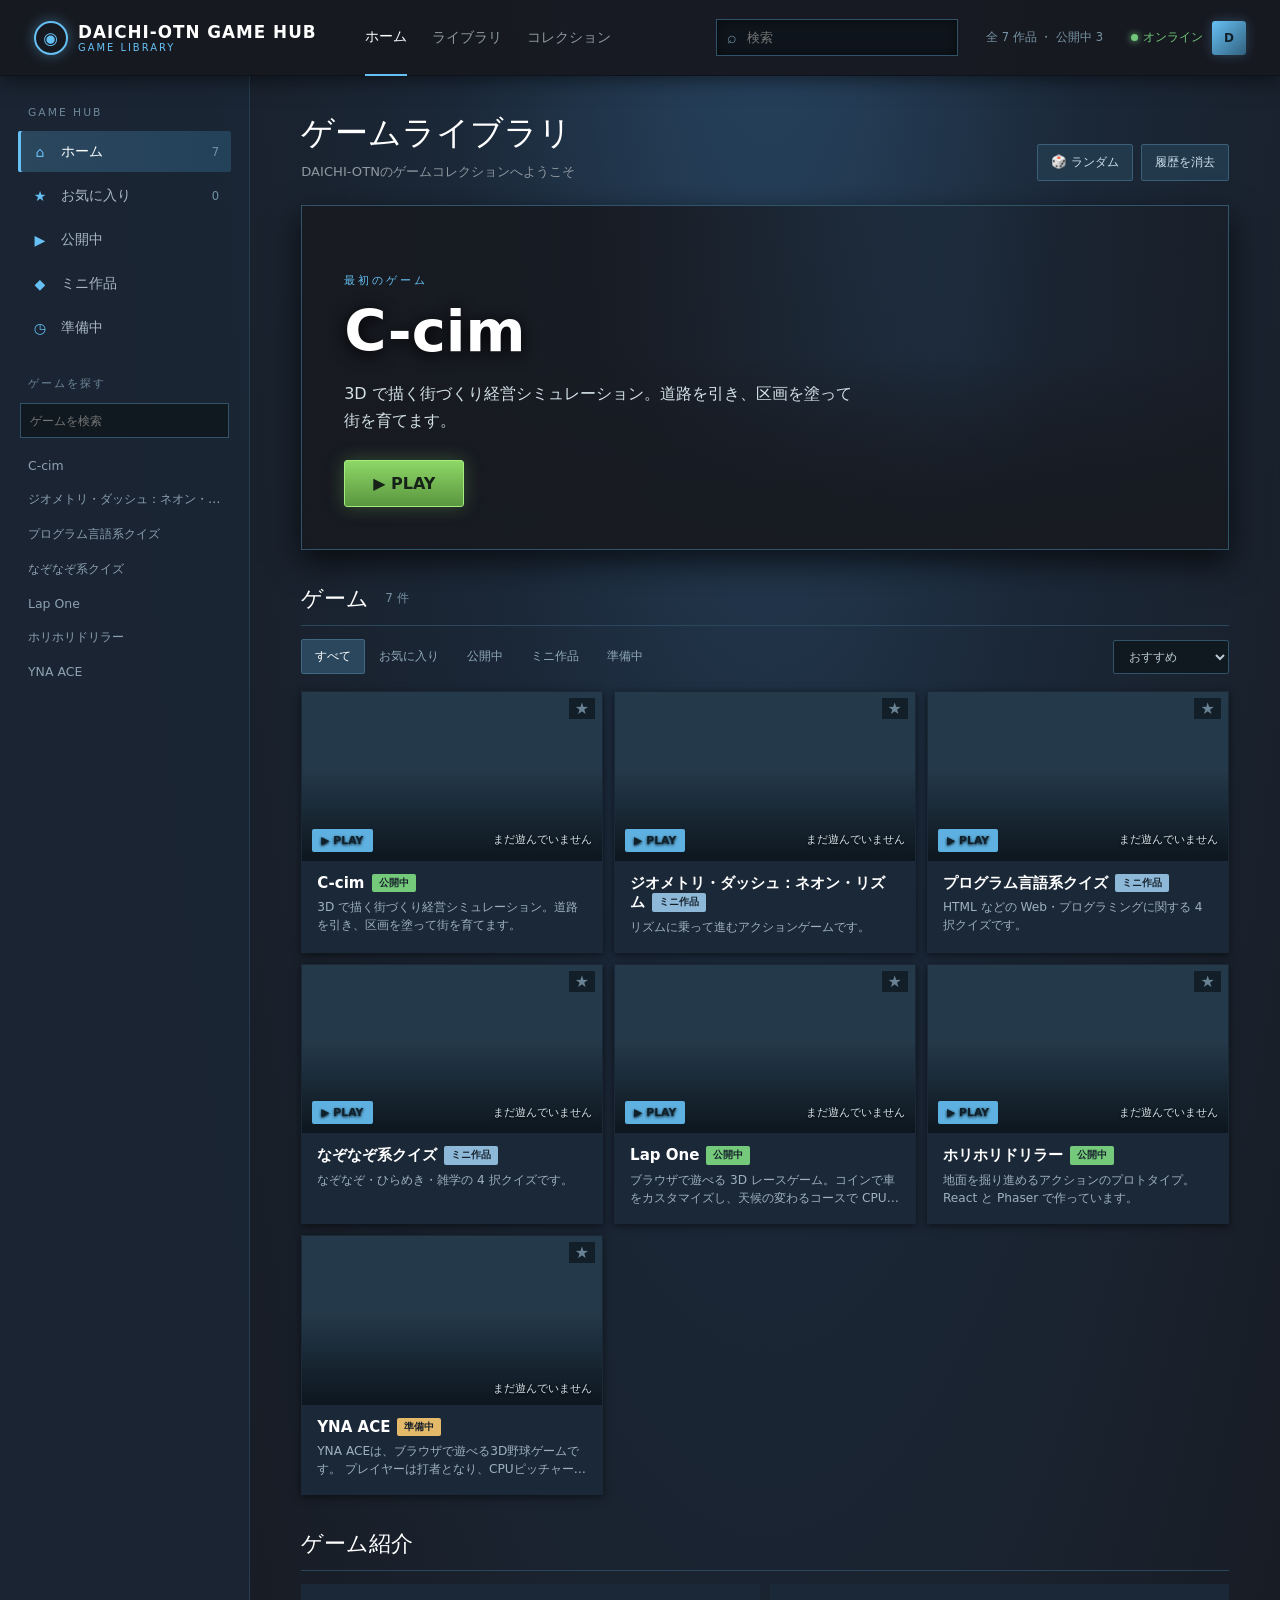
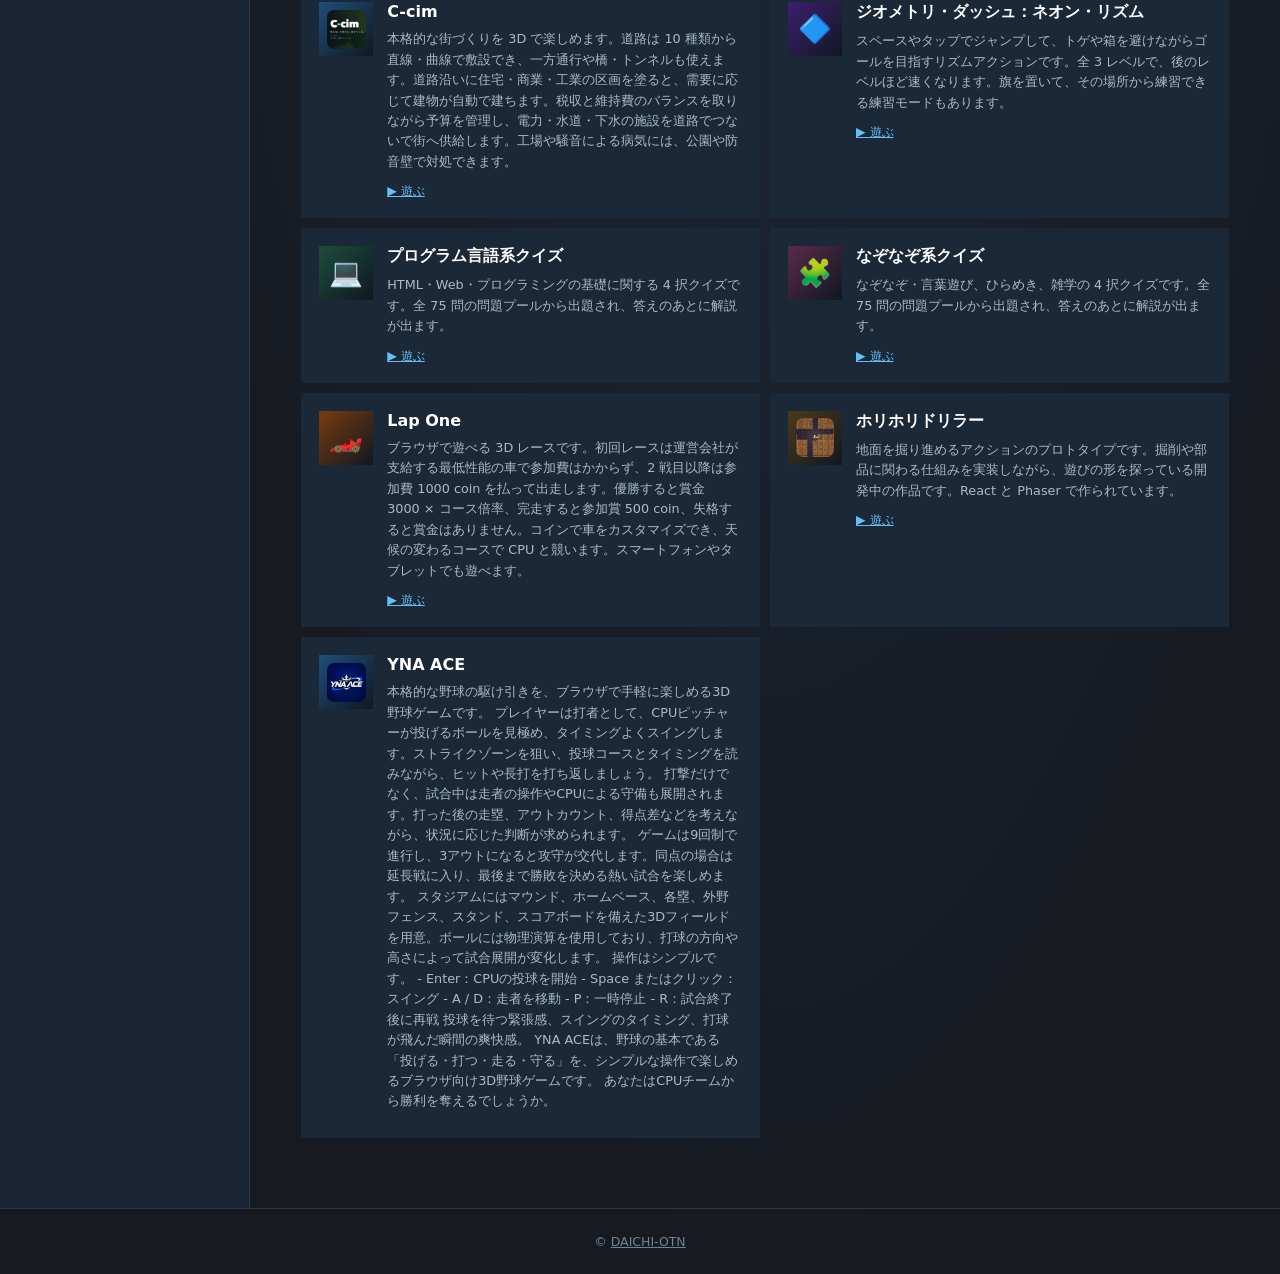
==== commit 72051dc8: "ゲームカードとヒーローにスクリーンショット画像を追加" ====
--- a/index.html
+++ b/index.html
@@ -13,6 +13,10 @@
     .hero{display:flex;align-items:end;min-height:345px;position:relative;overflow:hidden;color:#fff;text-decoration:none;background:linear-gradient(90deg,#142536,#1d4059 52%,#345a75);box-shadow:0 12px 30px #000a;border:1px solid #31546b}.hero::before{content:"";position:absolute;inset:0 0 0 28%;background-image:var(--hero-image);background-size:cover;background-position:center;opacity:.72;mask-image:linear-gradient(90deg,transparent,#000 30%,#000)}.hero::after{content:"";position:absolute;inset:0;background:linear-gradient(90deg,#142536 0%,rgba(20,37,54,.82) 32%,transparent 72%),linear-gradient(0deg,rgba(10,18,27,.65),transparent 60%)}.hero-content{position:relative;z-index:1;padding:42px;max-width:650px}.hero-kicker{color:var(--blue);font-size:.68rem;letter-spacing:3px;text-transform:uppercase}.hero h2{margin:10px 0;color:#fff;font-size:clamp(2rem,4.5vw,3.7rem);font-weight:700;text-shadow:0 3px 16px #000}.hero p{line-height:1.65;color:#d4e1e9;max-width:520px}.play{display:inline-flex;align-items:center;gap:9px;margin-top:10px;padding:13px 28px;background:linear-gradient(180deg,#8dd766,#5a963f);border:1px solid #a2ed7e;border-radius:3px;color:#162218;font-size:1rem;font-weight:800;box-shadow:0 0 18px #75b85a55}.play:hover{filter:brightness(1.15);transform:translateY(-2px);box-shadow:0 0 25px #75b85a99}
     .library-head{display:flex;align-items:center;gap:16px;margin:34px 0 13px;border-bottom:1px solid var(--line);padding-bottom:12px}.library-head h2{margin:0;color:#fff;font-weight:400;font-size:1.35rem}.library-head span{color:#7693a5;font-size:.75rem}.filters{display:flex;gap:8px;align-items:center;flex-wrap:wrap;margin-bottom:17px}.filter{background:transparent;color:#8fa9ba;border:1px solid transparent;border-radius:2px;padding:8px 13px;cursor:pointer;font-size:.77rem}.filter:hover,.filter.active{background:#2a475e;color:#fff;border-color:#3f6983}.sort{margin-left:auto;background:#111920;color:#b9c9d3;border:1px solid #31536a;border-radius:2px;padding:8px 11px;font-size:.77rem}.game-grid{display:grid;grid-template-columns:repeat(auto-fill,minmax(292px,1fr));gap:11px}.game-card{display:flex;min-height:120px;position:relative;background:var(--sub);color:var(--text);text-decoration:none;border:1px solid transparent;box-shadow:0 2px 8px #0008;transition:transform .22s ease,background .22s,border-color .22s,box-shadow .22s}.game-card:hover{transform:scale(1.025) translateY(-3px);background:#22384b;border-color:var(--blue);box-shadow:0 0 18px #66c0f466,0 10px 20px #0008;z-index:2}.game-card.disabled{opacity:.5}.game-thumb{width:142px;min-width:142px;display:grid;place-items:center;font-size:2.3rem;overflow:hidden}.game-thumb img,.info-icon img{width:72%;height:72%;object-fit:contain;border-radius:18%}.game-info{min-width:0;padding:14px 15px;display:flex;flex-direction:column;gap:6px}.game-name{color:#fff;font-size:.94rem;font-weight:600;line-height:1.3}.badge{display:inline-block;margin-left:7px;padding:3px 7px;color:#15202a;background:#75c97b;border-radius:2px;font-size:.6rem;vertical-align:2px}.badge.wip{background:var(--gold)}.badge.local{background:#8eb8d8}.game-desc{margin:0;color:#9fb1bc;font-size:.76rem;line-height:1.48;display:-webkit-box;-webkit-line-clamp:2;-webkit-box-orient:vertical;overflow:hidden}.game-meta{margin-top:auto;color:var(--blue);font-size:.68rem}.favorite{position:absolute;right:7px;top:6px;border:0;background:#101a23dd;color:#698395;cursor:pointer;font-size:1rem}.favorite.on{color:#ffd34e}.recent-row{display:flex;gap:10px;overflow:auto;padding-bottom:7px}.recent-row .game-card{flex:0 0 330px}.empty{grid-column:1/-1;text-align:center;color:var(--muted);padding:42px}.details{display:grid;grid-template-columns:repeat(auto-fit,minmax(340px,1fr));gap:10px}.info-card{display:grid;grid-template-columns:54px 1fr;gap:14px;background:var(--sub);padding:18px}.info-icon{width:54px;height:54px;display:grid;place-items:center;background:var(--panel);font-size:1.7rem}.info-title{color:#fff;font-weight:600}.info-text{color:#a9bbc6;font-size:.8rem;line-height:1.6;margin:8px 0}.info-link{color:var(--blue);font-size:.78rem}.footer{text-align:center;color:#6d8494;border-top:1px solid #20394d;padding:25px;font-size:.78rem}.footer a{color:inherit}
     @keyframes appear{from{opacity:0;transform:translateY(12px)}to{opacity:1;transform:none}}.appear{animation:appear .4s both}@media(prefers-reduced-motion:reduce){.appear{animation:none}}@media(max-width:900px){.topnav{display:none}.header-search{margin-left:auto}.shell{grid-template-columns:190px minmax(0,1fr)}.sidebar{padding-left:12px}.game-grid{grid-template-columns:1fr}}@media(max-width:700px){.topbar{height:64px;padding:0 14px}.profile{display:none}.header-search input{width:140px}.shell{display:block}.sidebar{min-height:0;display:flex;gap:5px;padding:8px;overflow:auto;border-right:0}.side-heading,.side-search,.side-games{display:none}.side-menu{display:flex;gap:4px;margin:0}.side-link{white-space:nowrap}.page-title h1{font-size:1.55rem}.quick-actions{display:none}main{padding:24px 14px 55px}.hero{min-height:270px}.hero-content{padding:25px}.hero::before{inset:0;opacity:.35}.game-grid{grid-template-columns:1fr}.game-thumb{width:110px;min-width:110px}.details{grid-template-columns:1fr}}
+
+    /* ゲームアート表示 */
+    .hero{background-image:linear-gradient(90deg,rgba(23,26,33,.95) 0%,rgba(23,26,33,.78) 34%,rgba(23,26,33,.25) 72%,rgba(23,26,33,.45) 100%),linear-gradient(0deg,rgba(23,26,33,.95) 0%,transparent 55%),var(--hero-image);background-size:cover;background-position:center}.hero::before{display:none}.hero::after{background:linear-gradient(90deg,rgba(23,26,33,.95),transparent 68%),linear-gradient(0deg,rgba(23,26,33,.72),transparent 58%)}
+    .game-card{display:flex;flex-direction:column;min-height:0}.game-thumb{position:relative;width:100%;min-width:0;aspect-ratio:16/9;height:auto;background:#24394a!important}.game-thumb::after{content:"";position:absolute;inset:0;background:linear-gradient(0deg,rgba(8,14,20,.82),transparent 55%);pointer-events:none}.game-thumb img{width:100%;height:100%;display:block;object-fit:cover;border-radius:0;transition:transform .45s cubic-bezier(.16,1,.3,1),filter .3s}.game-card:hover .game-thumb img{transform:scale(1.07);filter:brightness(1.12)}.art-overlay{position:absolute;inset:auto 10px 9px;z-index:1;display:flex;align-items:center;justify-content:space-between;color:#fff;font-size:.68rem;text-shadow:0 1px 3px #000}.art-play{padding:5px 9px;background:rgba(102,192,244,.9);color:#10202b;font-weight:800;border-radius:2px}.art-date{color:#d5e3eb}.game-info{padding:13px 15px 15px}.favorite{z-index:3}.recent-row .game-card{flex:0 0 300px}
   </style>
 </head>
 <body>
@@ -24,9 +28,9 @@
 <script src="games-data.js"></script><script>
 const $=id=>document.getElementById(id),G=GAMES.filter(g=>!g.hidden),S=Object.assign({title:'DAICHI-OTN GAME HUB',heroLabel:'注目のゲーム',footerText:'DAICHI-OTN',footerUrl:'https://github.com/daichi-otn'},typeof HUB_SETTINGS!=='undefined'?HUB_SETTINGS:{}),STATUS={live:'公開中',wip:'準備中',local:'ミニ作品'},PLAY='daichi-otn-hub-plays',FAV='daichi-otn-hub-favs',state={filter:'すべて',query:'',sort:'おすすめ'};
 const load=(k,d)=>{try{return JSON.parse(localStorage.getItem(k)||JSON.stringify(d))}catch(e){return d}},plays=()=>load(PLAY,{}),favs=()=>load(FAV,[]),isFav=t=>favs().includes(t),kind=g=>g.url?g.status:'wip';function setIcon(e,x){e.textContent='';if(/\.(png|jpe?g|gif|webp|svg)$/i.test(x)){const i=document.createElement('img');i.src=x;i.alt='';e.append(i)}else e.textContent=x}function record(t){if(!t)return;const p=plays(),v=p[t]||{count:0,last:0};p[t]={count:v.count+1,last:Date.now()};localStorage.setItem(PLAY,JSON.stringify(p))}function go(url,title){record(title);document.body.classList.add('fade-out');setTimeout(()=>location.href=url,250)}
-function apply(){document.title=S.title;$('logo').textContent=S.title;$('footer-link').textContent=S.footerText;$('footer-link').href=S.footerUrl}function hero(){const p=plays(),g=G.filter(x=>x.url&&p[x.title]).sort((a,b)=>p[b.title].last-p[a.title].last)[0]||G.find(x=>x.featured&&x.url)||G.find(x=>kind(x)==='live'&&x.url),h=$('hero');if(!g){h.classList.add('hidden');return}h.href=g.url;h.dataset.title=g.title;if(/\.(png|jpe?g|gif|webp|svg)$/i.test(g.icon))h.style.setProperty('--hero-image',"url('"+g.icon+"')");h.innerHTML='<div class="hero-content"><div class="hero-kicker"></div><h2></h2><p></p><span class="play">▶ PLAY</span></div>';h.querySelector('.hero-kicker').textContent=S.heroLabel;h.querySelector('h2').textContent=g.title;h.querySelector('p').textContent=g.desc}
+function apply(){document.title=S.title;$('logo').textContent=S.title;$('footer-link').textContent=S.footerText;$('footer-link').href=S.footerUrl}const FALLBACK_IMAGES=['https://images.unsplash.com/photo-1511512578047-dfb367046420?auto=format&fit=crop&w=1200&q=82','https://images.unsplash.com/photo-1550745165-9bc0b252726f?auto=format&fit=crop&w=1200&q=82','https://images.unsplash.com/photo-1542751371-adc38448a05e?auto=format&fit=crop&w=1200&q=82','https://images.unsplash.com/photo-1538481190172-c8f2b5c7f8d7?auto=format&fit=crop&w=1200&q=82'];function fallbackImage(g){let n=0;for(const c of g.title)n=(n+c.charCodeAt(0))%FALLBACK_IMAGES.length;return FALLBACK_IMAGES[n]}function gameImage(g){return g.image||g.screenshot||fallbackImage(g)}function heroImage(g){return g.heroImage||g.image||g.screenshot||fallbackImage(g)}function hero(){const p=plays(),g=G.filter(x=>x.url&&p[x.title]).sort((a,b)=>p[b.title].last-p[a.title].last)[0]||G.find(x=>x.featured&&x.url)||G.find(x=>kind(x)==='live'&&x.url),h=$('hero');if(!g){h.classList.add('hidden');return}h.href=g.url;h.dataset.title=g.title;h.style.setProperty('--hero-image',"url('"+heroImage(g)+"')");h.innerHTML='<div class="hero-content"><div class="hero-kicker"></div><h2></h2><p></p><span class="play">▶ PLAY</span></div>';h.querySelector('.hero-kicker').textContent=S.heroLabel;h.querySelector('h2').textContent=g.title;h.querySelector('p').textContent=g.desc}
 function meta(g){const p=plays()[g.title];return p?'遊んだ '+p.count+' 回 ・ 最終 '+new Date(p.last).toLocaleDateString('ja-JP',{month:'numeric',day:'numeric'}):'まだ遊んでいません'}function toggle(t){const f=favs(),i=f.indexOf(t);i<0?f.push(t):f.splice(i,1);localStorage.setItem(FAV,JSON.stringify(f));return i<0}
-function card(g){const a=document.createElement(g.url?'a':'div');a.className='game-card'+(g.url?'':' disabled');if(g.url)a.href=g.url;a.dataset.title=g.title;const th=document.createElement('div');th.className='game-thumb';th.style.background='linear-gradient(135deg,'+g.color+',#101822)';setIcon(th,g.icon);const info=document.createElement('div');info.className='game-info';const n=document.createElement('div');n.className='game-name';n.append(document.createTextNode(g.title));const b=document.createElement('span');b.className='badge '+kind(g);b.textContent=STATUS[kind(g)];n.append(b);const d=document.createElement('p');d.className='game-desc';d.textContent=g.desc;info.append(n,d);if(g.url){const m=document.createElement('div');m.className='game-meta';m.textContent=meta(g);info.append(m)}const f=document.createElement('button');f.className='favorite'+(isFav(g.title)?' on':'');f.textContent='★';f.title='お気に入り';f.onclick=e=>{e.preventDefault();e.stopPropagation();f.classList.toggle('on',toggle(g.title));stats();if(state.filter==='お気に入り')render()};a.append(th,info,f);return a}
+function card(g){const a=document.createElement(g.url?'a':'div');a.className='game-card'+(g.url?'':' disabled');if(g.url)a.href=g.url;a.dataset.title=g.title;const th=document.createElement('div');th.className='game-thumb';const image=document.createElement('img');image.src=gameImage(g);image.alt=g.title+' スクリーンショット';image.loading='lazy';image.onerror=()=>{image.src=FALLBACK_IMAGES[0]};const overlay=document.createElement('div');overlay.className='art-overlay';overlay.innerHTML=(g.url?'<span class="art-play">▶ PLAY</span>':'<span></span>')+'<span class="art-date">'+meta(g)+'</span>';th.append(image,overlay);const info=document.createElement('div');info.className='game-info';const n=document.createElement('div');n.className='game-name';n.append(document.createTextNode(g.title));const b=document.createElement('span');b.className='badge '+kind(g);b.textContent=STATUS[kind(g)];n.append(b);const d=document.createElement('p');d.className='game-desc';d.textContent=g.desc;info.append(n,d);const f=document.createElement('button');f.className='favorite'+(isFav(g.title)?' on':'');f.textContent='★';f.title='お気に入り';f.onclick=e=>{e.preventDefault();e.stopPropagation();f.classList.toggle('on',toggle(g.title));stats();if(state.filter==='お気に入り')render()};a.append(th,info,f);return a}
 function match(g){return(state.filter==='すべて'||(state.filter==='お気に入り'?isFav(g.title):STATUS[kind(g)]===state.filter))&&(!state.query||[g.title,g.desc,g.detail].join(' ').toLowerCase().includes(state.query))}function sort(a){const p=plays(),r=[...a];if(state.sort==='最近遊んだ順')r.sort((x,y)=>(p[y.title]?.last||0)-(p[x.title]?.last||0));if(state.sort==='よく遊ぶ順')r.sort((x,y)=>(p[y.title]?.count||0)-(p[x.title]?.count||0));if(state.sort==='名前順')r.sort((x,y)=>x.title.localeCompare(y.title,'ja'));return r}function render(){const box=$('grid');box.replaceChildren();const list=sort(G.filter(match));$('result-count').textContent=list.length+' 件';if(!list.length){box.innerHTML='<div class="empty">該当するゲームがありません</div>';return}list.forEach((g,i)=>{const x=card(g);x.classList.add('appear');x.style.animationDelay=i*40+'ms';box.append(x)})}function recent(){const p=plays(),list=G.filter(g=>g.url&&p[g.title]).sort((a,b)=>p[b.title].last-p[a.title].last).slice(0,4);$('recent').classList.toggle('hidden',!list.length);$('recent-row').replaceChildren(...list.map(card))}function details(){const box=$('details');box.replaceChildren(...G.map(g=>{const c=document.createElement('div');c.className='info-card';const i=document.createElement('div');i.className='info-icon';i.style.background='linear-gradient(135deg,'+g.color+',#101822)';setIcon(i,g.icon);const wrap=document.createElement('div'),h=document.createElement('div');h.className='info-title';h.textContent=g.title;const p=document.createElement('p');p.className='info-text';p.textContent=g.detail;wrap.append(h,p);if(g.url){const a=document.createElement('a');a.className='info-link';a.href=g.url;a.textContent='▶ 遊ぶ';wrap.append(a)}c.append(i,wrap);return c}))}
 function stats(){$('all-count').textContent=G.length;$('fav-count').textContent=favs().length;$('stats').textContent='全 '+G.length+' 作品 ・ 公開中 '+G.filter(g=>kind(g)==='live').length}function sideList(){const box=$('side-games');box.replaceChildren(...G.map(g=>{const x=document.createElement('div');x.className='side-game';x.textContent=g.title;x.onclick=()=>{if(g.url)go(g.url,g.title)};return x}))}function filters(){const box=$('filters');box.replaceChildren(...['すべて','お気に入り','公開中','ミニ作品','準備中'].map(n=>{const b=document.createElement('button');b.className='filter'+(state.filter===n?' active':'');b.textContent=n;b.onclick=()=>{state.filter=n;filters();render()};return b}))}
 document.querySelectorAll('.side-link').forEach(b=>b.onclick=()=>{state.filter=b.dataset.filter;document.querySelectorAll('.side-link').forEach(x=>x.classList.toggle('active',x===b));filters();render()});document.querySelectorAll('.topnav button').forEach(b=>b.onclick=()=>document.getElementById(b.dataset.scroll).scrollIntoView({behavior:'smooth'}));function search(v){state.query=v.toLowerCase().trim();$('header-search').value=v;$('side-search').value=v;render()}$('header-search').oninput=e=>search(e.target.value);$('side-search').oninput=e=>search(e.target.value);$('sort').onchange=e=>{state.sort=e.target.value;render()};$('random').onclick=()=>{const a=G.filter(g=>g.url);if(a.length){const g=a[Math.floor(Math.random()*a.length)];go(g.url,g.title)}};$('clear-plays').onclick=()=>{if(confirm('遊んだ記録をリセットしますか？')){localStorage.removeItem(PLAY);hero();recent();render()}};document.addEventListener('keydown',e=>{if(e.key==='/'&&!/input|textarea|select/i.test(e.target.tagName)){e.preventDefault();$('header-search').focus()}});document.addEventListener('click',e=>{const a=e.target.closest('a.game-card,a.hero,.info-link');if(!a||!a.href||a.target==='_blank')return;e.preventDefault();go(a.href,a.dataset.title||'')});apply();hero();stats();sideList();filters();recent();render();details();
